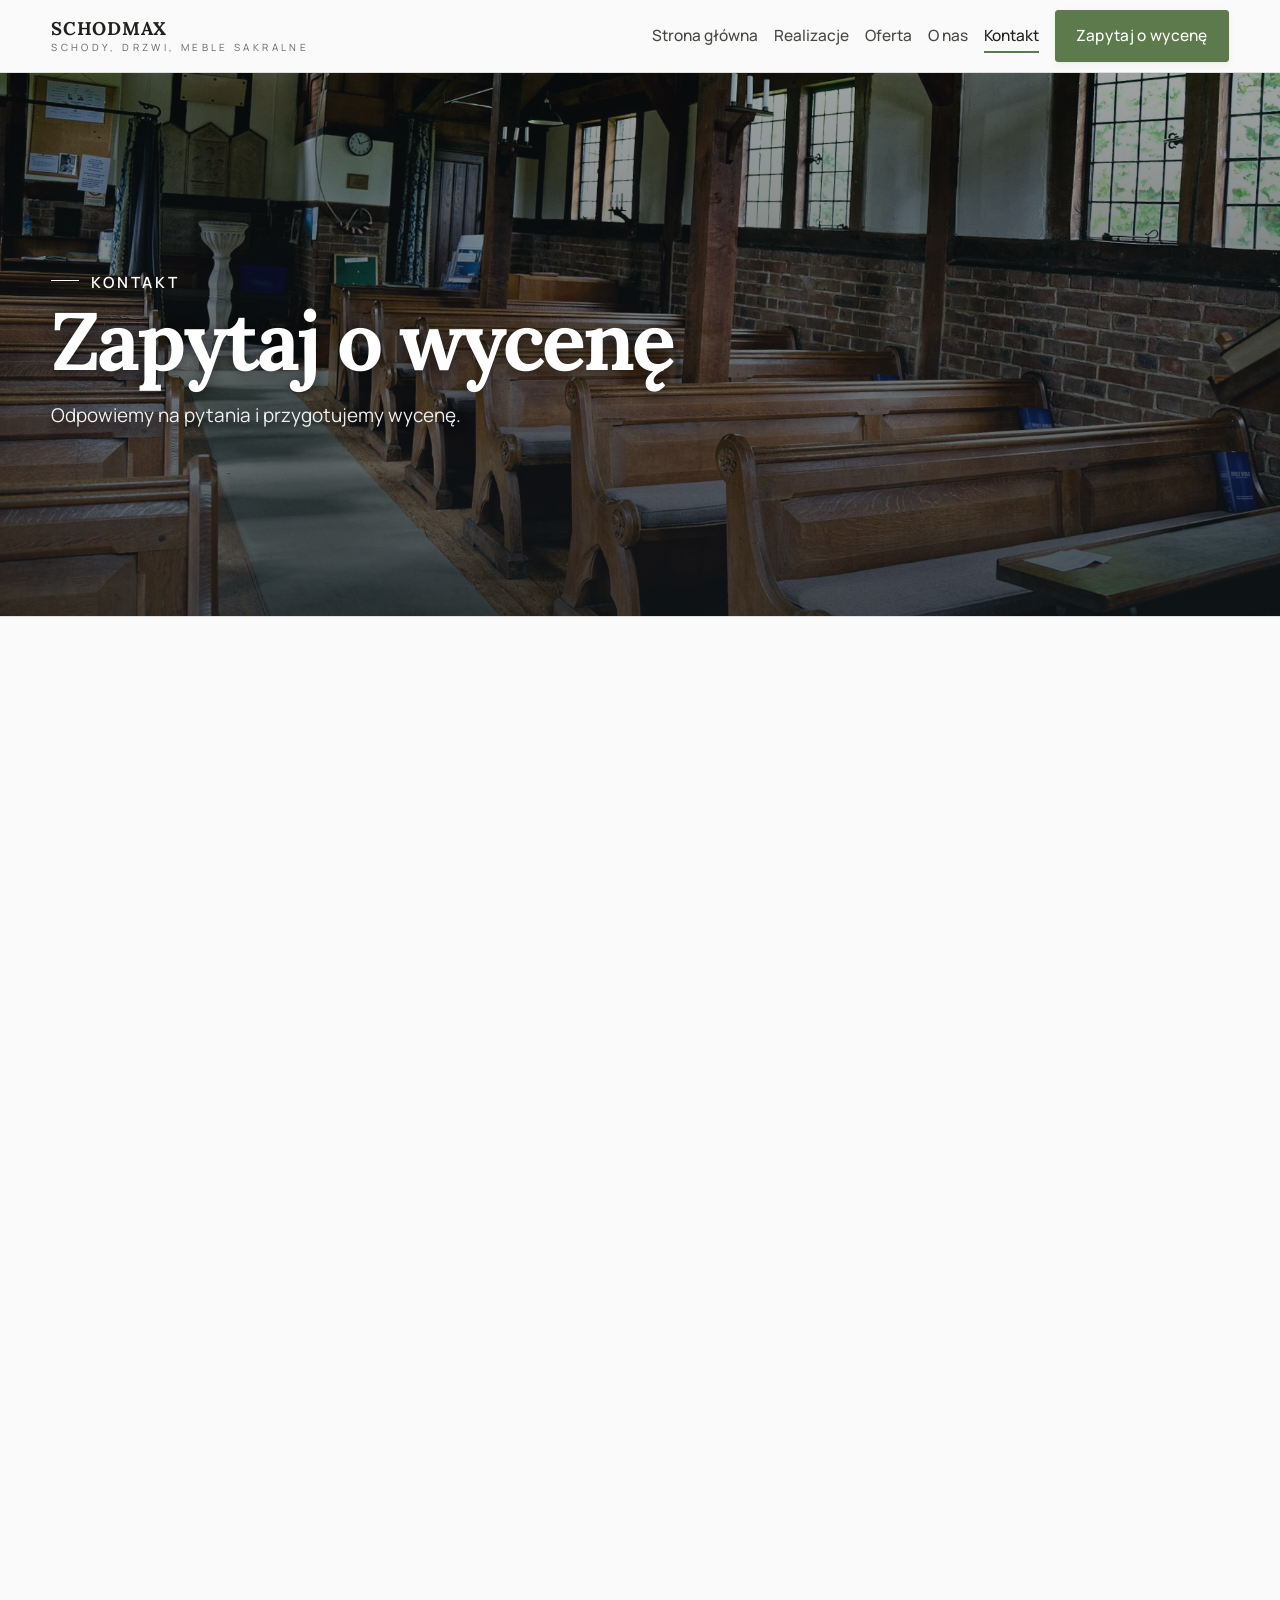
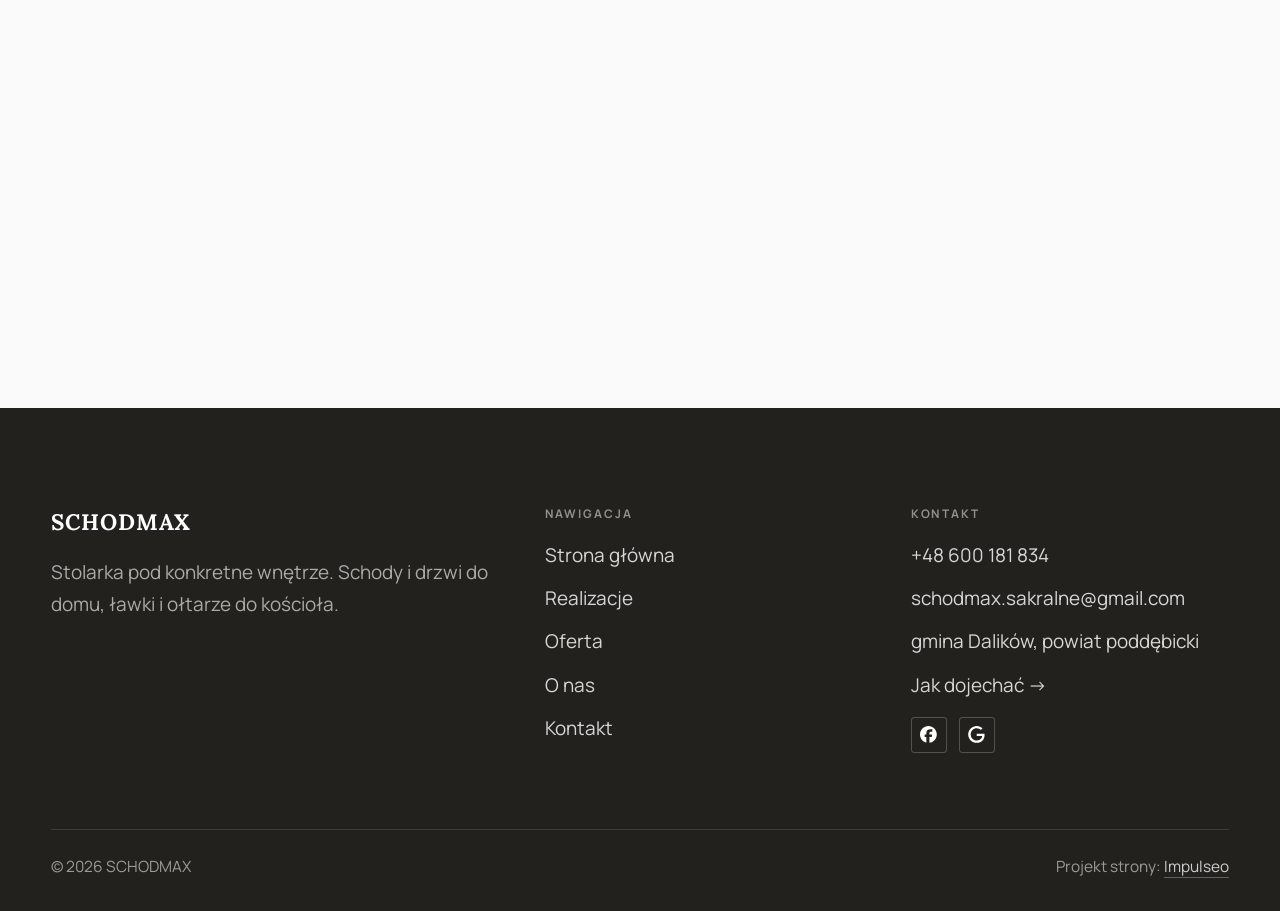
==== kontakt.html @ 5c1a77b1 "Strona demo: schodmax" ====
<!DOCTYPE html>
<html lang="pl">
<head>
<meta charset="UTF-8">
<meta name="viewport" content="width=device-width, initial-scale=1.0">
<title>Kontakt - SCHODMAX</title>
<meta name="description" content="Kontakt SCHODMAX - gmina Dalików, powiat poddębicki">
<link rel="canonical" href="https://kris20032.github.io/schodmax/kontakt.html">
<meta name="robots" content="noindex, nofollow">
<meta property="og:type" content="website">
<meta property="og:locale" content="pl_PL">
<meta property="og:site_name" content="SCHODMAX">
<meta property="og:title" content="Kontakt - SCHODMAX">
<meta property="og:description" content="Kontakt SCHODMAX - gmina Dalików, powiat poddębicki">
<meta property="og:url" content="https://kris20032.github.io/schodmax/kontakt.html">
<meta property="og:image" content="https://kris20032.github.io/schodmax/img/og.jpg">
<meta property="og:image:width" content="1200">
<meta property="og:image:height" content="630">
<meta name="twitter:card" content="summary_large_image">
<link rel="preconnect" href="https://fonts.googleapis.com">
<link rel="preconnect" href="https://fonts.gstatic.com" crossorigin>
<link href="https://fonts.googleapis.com/css2?family=Lora:wght@500;600;700&family=Manrope:wght@400;500;600&display=swap" rel="stylesheet">
<link rel="stylesheet" href="assets/styles.css?v=8ecb008a">
</head>
<body>

<header class="nav">
  <div class="wrap nav-inner">
    <a class="brand" href="index.html"><span class="name">SCHODMAX</span><span class="sub">Schody, drzwi, meble sakralne</span></a>
    <nav class="nav-links">
      <a href="index.html">Strona główna</a>
      <a href="realizacje.html">Realizacje</a>
      <a href="oferta.html">Oferta</a>
      <a href="o-nas.html">O nas</a>
      <a href="kontakt.html" class="active" aria-current="page">Kontakt</a>
      <a href="kontakt.html" class="btn btn-accent">Zapytaj o wycenę</a>
    </nav>
    <button class="nav-toggle" aria-label="Menu"><span></span><span></span><span></span></button>
  </div>
</header>

<main>
<section class="pagehead">
  <img src="img/g9.jpg" alt="SCHODMAX - Zapytaj o wycenę" width="1822" height="1210" decoding="async">
  <div class="wrap">
    <span class="eyebrow">Kontakt</span>
    <h1>Zapytaj o wycenę</h1>
    <p>Odpowiemy na pytania i przygotujemy wycenę.</p>
  </div>
</section>
<section>
  <div class="wrap contact-grid">
    <div class="reveal">
      <span class="eyebrow">Dane kontaktowe</span>
      <h2 style="margin:var(--space-4) 0 var(--space-6)">SCHODMAX</h2>
      <div class="info-list">
        <div class="info-row"><div class="ic"><svg class="ico-tel" width="16" height="16" viewBox="0 0 24 24" fill="none" aria-hidden="true"><path d="M6.6 10.8a15.5 15.5 0 0 0 6.6 6.6l2.2-2.2a1 1 0 0 1 1-.24 11.4 11.4 0 0 0 3.6.58 1 1 0 0 1 1 1V20a1 1 0 0 1-1 1A17 17 0 0 1 3 4a1 1 0 0 1 1-1h3.5a1 1 0 0 1 1 1c0 1.25.2 2.46.58 3.6a1 1 0 0 1-.25 1l-2.23 2.2Z" fill="currentColor"/></svg></div><div><div class="lbl">Telefon</div><a class="val" href="tel:+48600181834">+48 600 181 834</a></div></div>
        <div class="info-row"><div class="ic"><svg class="ico-mail" width="16" height="16" viewBox="0 0 24 24" fill="none" aria-hidden="true"><rect x="3.2" y="5.5" width="17.6" height="13" rx="1.6" stroke="currentColor" stroke-width="1.6"/><path d="M4 7l8 6 8-6" stroke="currentColor" stroke-width="1.6" stroke-linecap="round" stroke-linejoin="round"/></svg></div><div><div class="lbl">E-mail</div><a class="val" href="mailto:schodmax.sakralne@gmail.com">schodmax.sakralne@gmail.com</a></div></div>
        <div class="info-row"><div class="ic"><svg class="ico-pin" width="16" height="16" viewBox="0 0 24 24" fill="none" aria-hidden="true"><path d="M12 21s7-6.1 7-11.5A7 7 0 0 0 5 9.5C5 14.9 12 21 12 21Z" stroke="currentColor" stroke-width="1.6" fill="none"/><circle cx="12" cy="9.5" r="2.4" fill="currentColor"/></svg></div><div><div class="lbl">Adres</div><div class="val">gmina Dalików, powiat poddębicki</div></div></div>
      </div>
    </div>
    <div class="reveal">
      <form class="form" action="https://formsubmit.co/schodmax.sakralne@gmail.com" method="POST">
        <input type="hidden" name="_subject" value="Zapytanie ze strony SCHODMAX">
        <input type="hidden" name="_captcha" value="false">
        <input type="hidden" name="_template" value="table">
        <div class="fld"><label for="name">Imię / firma</label><input id="name" name="name" type="text" placeholder="np. Jan Kowalski" required></div>
        <div class="fld"><label for="email">E-mail</label><input id="email" name="email" type="email" placeholder="adres@email.pl" required></div>
        <div class="fld"><label for="phone">Telefon</label><input id="phone" name="phone" type="tel" placeholder="+48 ..."></div>
        <div class="fld"><label for="msg">Czego dotyczy zapytanie?</label><textarea id="msg" name="message" placeholder="Napisz krótko, w czym możemy pomóc" required></textarea></div>
        <button type="submit" class="btn btn-accent" style="width:100%;justify-content:center">Wyślij zapytanie <span class="arr">→</span></button>
        <p class="note">Wiadomość trafi bezpośrednio do nas. Można też zadzwonić: +48 600 181 834.</p>
      </form>
    </div>
  </div>
</section>
<section style="padding-top:0">
  <div class="wrap reveal">
    <iframe class="map" title="SCHODMAX - Dalików" src="https://maps.google.com/maps?q=51.953761%2C19.1343692&z=15&output=embed" loading="lazy" referrerpolicy="no-referrer-when-downgrade"></iframe>
  </div>
</section>
</main>

<footer>
  <div class="wrap">
    <div class="foot-grid">
      <div class="foot-brand">
        <div class="name">SCHODMAX</div>
        <p>Stolarka pod konkretne wnętrze. Schody i drzwi do domu, ławki i ołtarze do kościoła.</p>
      </div>
      <div class="foot-col">
        <h4>Nawigacja</h4>
        <a href="index.html">Strona główna</a>
        <a href="realizacje.html">Realizacje</a>
        <a href="oferta.html">Oferta</a>
        <a href="o-nas.html">O nas</a>
        <a href="kontakt.html">Kontakt</a>
      </div>
      <div class="foot-col">
        <h4>Kontakt</h4>
        <a href="tel:+48600181834">+48 600 181 834</a>
        <a href="mailto:schodmax.sakralne@gmail.com">schodmax.sakralne@gmail.com</a>
        <p>gmina Dalików, powiat poddębicki</p>
        <a href="https://www.google.com/maps/place/SCHODMAX+Schody,+Drzwi,+Meble+Sakralne/@51.953761,19.1343692,15z" target="_blank" rel="noopener">Jak dojechać →</a>
      <div class="foot-soc">
        <a class="soc" href="https://www.facebook.com/schodmax/" target="_blank" rel="noopener" aria-label="Facebook - SCHODMAX"><svg viewBox="0 0 24 24" aria-hidden="true" focusable="false"><path d="M9.101 23.691v-7.98H6.627v-3.667h2.474v-1.58c0-4.085 1.848-5.978 5.858-5.978.401 0 .955.042 1.468.103a8.68 8.68 0 0 1 1.141.195v3.325a8.623 8.623 0 0 0-.653-.036 26.805 26.805 0 0 0-.733-.009c-.707 0-1.259.096-1.675.309a1.686 1.686 0 0 0-.679.622c-.258.42-.374.995-.374 1.752v1.297h3.919l-.386 2.103-.287 1.564h-3.246v8.245C19.396 23.238 24 18.179 24 12.044c0-6.627-5.373-12-12-12s-12 5.373-12 12c0 5.628 3.874 10.35 9.101 11.647Z" fill="currentColor"/></svg></a>
        <a class="soc" href="https://www.google.com/maps/place/SCHODMAX+Schody,+Drzwi,+Meble+Sakralne/@51.953761,19.1343692,15z" target="_blank" rel="noopener" aria-label="Google - SCHODMAX"><svg viewBox="0 0 24 24" aria-hidden="true" focusable="false"><path d="M12.48 10.92v3.28h7.84c-.24 1.84-.853 3.187-1.787 4.133-1.147 1.147-2.933 2.4-6.053 2.4-4.827 0-8.6-3.893-8.6-8.72s3.773-8.72 8.6-8.72c2.6 0 4.507 1.027 5.907 2.347l2.307-2.307C18.747 1.44 16.133 0 12.48 0 5.867 0 .307 5.387.307 12s5.56 12 12.173 12c3.573 0 6.267-1.173 8.373-3.36 2.16-2.16 2.84-5.213 2.84-7.667 0-.76-.053-1.467-.173-2.053H12.48z" fill="currentColor"/></svg></a>
      </div>
      </div>
    </div>
    <div class="foot-bot">
      <span>© 2026 SCHODMAX</span>
      <span>Projekt strony: <a class="foot-credit" href="https://impulseo.pl" target="_blank" rel="noopener">Impulseo</a></span>
    </div>
  </div>
</footer>
<div class="sticky-reserve"><a class="sr-book" href="kontakt.html">Zapytaj o wycenę</a><a class="sr-call" href="tel:+48600181834" aria-label="Zadzwoń"><svg class="ico-tel" width="16" height="16" viewBox="0 0 24 24" fill="none" aria-hidden="true"><path d="M6.6 10.8a15.5 15.5 0 0 0 6.6 6.6l2.2-2.2a1 1 0 0 1 1-.24 11.4 11.4 0 0 0 3.6.58 1 1 0 0 1 1 1V20a1 1 0 0 1-1 1A17 17 0 0 1 3 4a1 1 0 0 1 1-1h3.5a1 1 0 0 1 1 1c0 1.25.2 2.46.58 3.6a1 1 0 0 1-.25 1l-2.23 2.2Z" fill="currentColor"/></svg></a></div>
<div class="demo-wazne" data-do="2026-11-24" data-cykl="3" hidden><svg class="dw-ico" width="13" height="13" viewBox="0 0 24 24" fill="none" aria-hidden="true"><circle cx="12" cy="12" r="8.6" stroke="currentColor" stroke-width="1.8"/><path d="M12 7.2V12l3.3 2" stroke="currentColor" stroke-width="1.8" stroke-linecap="round"/></svg><span class="dw-txt"></span></div>

<script src="assets/main.js"></script>
</body>
</html>
---- assets/styles.css ----
/* ============================================================
   STOLBASZ — premium, architektoniczny B2B fit-out
   Jasna paleta, zero brązu. System wg premium-web-craft.
   Projekt strony: Impulseo (impulseo.pl)
   ============================================================ */

:root{
  /* PALETA — jasna, architektoniczna, chłodna */
  --paper:#F3F1EC;          /* główne tło */
  --paper-2:#E6E3DB;        /* sekcje alternatywne (chłodny jasny szary) */
  --paper-3:#E6E3DB;        /* delikatne wypełnienia */
  --ink:#23211E;            /* tekst główny — chłodny grafit */
  --ink-soft:#43403A;       /* nagłówki drugorzędne */
  --muted:#87837A;          /* tekst poboczny */
  --line:rgba(35,33,30,.12);/* hairline */
  --accent:#8A6B3C;         /* stonowany petrol-slate — jedyny akcent */
  --accent-d:#6E5430;
  --accent-soft:rgba(138,107,60,.10);
  --dark:#23211E;           /* sekcje ciemne (stopka/CTA) */

  /* HOVER ZDJĘĆ — JEDEN standard dla całego silnika (decyzja K. 04.08.2026, artefakt z wariantami).
     AKTUALNE (K.+Szymon 09.08.2026, wybór z artefaktu 6 wariantów): zoom 1.05 przy 1.4s -
     przy tak długim czasie mocniejszy kadr NIE skacze, tylko „oddycha". Poprzedni standard
     (1.02 / .55s z 04.08) odbierany jako dynamiczny i szybki.
     Spoczynek lekko przygaszony, ale TYLKO tam, gdzie jest mysz (@media hover:hover) —
     na telefonie zdjęcia zostają w pełnej jasności. */
  --img-zoom:1.05;                   /* K.+Szymon 09.08: wariant F z artefaktu porównawczego */
  --img-rest:brightness(.95) saturate(.99);
  --img-hot:brightness(1.06) saturate(1.05);
  --img-dur:1.4s;                    /* K.+Szymon 09.08 (wariant F): powoli = elegancko */
  --img-ease:cubic-bezier(.16,.84,.44,1);  /* miękki ogon, efekt „oddychania" */

  /* ODSTĘPY — skala 4/8 */
  --space-1:4px; --space-2:8px; --space-3:12px; --space-4:16px; --space-5:24px;
  --space-6:32px; --space-7:48px; --space-8:64px; --space-9:96px; --space-10:128px;

  /* TYPOGRAFIA — fluid clamp() (skala podbita 16.07.2026: większe, czytelniejsze litery — uwaga Adama) */
  --text-sm:clamp(.9rem,.87rem + .12vw,1rem);
  --text-base:clamp(1.08rem,1.04rem + .18vw,1.2rem);
  --text-lg:clamp(1.24rem,1.15rem + .34vw,1.44rem);
  --text-h3:clamp(1.34rem,1.22rem + .55vw,1.66rem);
  --text-h2:clamp(2.1rem,1.66rem + 2.1vw,3.1rem);
  --text-h1:clamp(2.9rem,2.1rem + 4vw,5.1rem);

  /* PROMIENIE — architektoniczne, raczej ostre */
  --r-sm:3px; --r-md:6px; --r-lg:10px;

  /* RUCH */
  --ease:cubic-bezier(.25,.46,.45,.94); --dur:.24s;

  /* CIENIE — miękkie, warstwowe */
  --sh-sm:0 1px 2px rgba(16,24,32,.04), 0 2px 8px rgba(16,24,32,.05);
  --sh-md:0 2px 6px rgba(16,24,32,.05), 0 12px 28px -8px rgba(16,24,32,.12);
  --sh-lg:0 6px 14px rgba(16,24,32,.07), 0 26px 56px -18px rgba(16,24,32,.22);

  --hairline:1px solid var(--line);

  --font-display:'Lora',serif;
  --font-body:'Manrope',sans-serif;
}

*{box-sizing:border-box;margin:0;padding:0}
html{scroll-behavior:smooth}
body{
  font-family:var(--font-body);
  font-size:var(--text-base);
  line-height:1.65;
  color:var(--ink);
  background:var(--paper);
  -webkit-font-smoothing:antialiased;
  text-rendering:optimizeLegibility;
}
img{max-width:100%;height:auto;display:block}  /* height:auto = width/height z atrybutów trzyma proporcje (TOP#12) */
a{color:inherit;text-decoration:none}

.wrap{width:min(92%,1180px);margin-inline:auto}
section{padding-block:clamp(52px,6.5vw,96px)}

h1,h2,h3{font-family:var(--font-display);font-weight:700;line-height:1.08;letter-spacing:-.02em;color:var(--ink)}
h1{font-size:var(--text-h1);letter-spacing:-.035em}
h2{font-size:var(--text-h2);letter-spacing:-.025em}
h3{font-size:var(--text-h3)}
/* MIARA — długość wiersza. WCAG 2.2 SC 1.4.8: max 80 znaków; Butterick: 45–90.
   68ch daje realnie 72–78 znaków polskiego tekstu, czyli z zapasem pod granicą.
   Wcześniej limit miał TYLKO <p> — <li>, <blockquote> i <dd> nie miały żadnego,
   i to jedyny powód, dla którego 23 bloki na dwóch oddanych stronach jadą po
   83–106 znaków w wierszu (pomiar 07.08.2026, bramka `miara`).
   ⚠️ Listy i definicje ograniczamy TYLKO bez klasy: `ul`/`ol` z klasą to u nas
   układ (siatki kafli, menu), a nie tekst ciągły — tam miarę wyznacza układ. */
/* 60ch, nie 68ch (K. 10.08): po zmianie fontów na węższe kroje (DM Sans i spółka)
   w 68ch mieściło się ~90 znaków - bramka pikselowa słusznie zgłaszała przekroczenie
   granicy 80. Pomiar na żywej przeglądarce: 60ch = 90 znaków, 53ch = ~78 znaków, czyli normę WCAG 1.4.8. */
:root{ --miara:53ch }
p{max-width:min(100%,var(--miara))}
blockquote,
ul:not([class])>li, ol:not([class])>li,
dl:not([class])>dd{max-width:min(100%,var(--miara))}

/* ⚠️ Świadomie BEZ wyjątku `.tile p,.card p,.svc p{max-width:none}`, choć nasuwa się sam:
   te akapity BYŁY już ograniczone (stare `p{max-width:65ch}`), więc „wyjątek" nie odblokowałby
   niczego nowego — tylko ROZLUŹNIŁ stan sprzed zmiany na wszystkich demach naraz.
   `figcaption` żadna z reguł wyżej nie dotyczy, więc też nie potrzebuje zwolnienia. */

/* ŁAMANIE. `balance` wyrównuje długości wierszy w nagłówku, `pretty` pilnuje ostatniego
   wiersza akapitu, żeby nie został w nim jeden wyraz. Obsługiwane od Chrome 117 /
   Safari 17.5; starsze przeglądarki po prostu ignorują tę własność.
   `text-wrap:pretty` nie występowało dotąd ANI RAZ w silniku ani w repo klientów. */
h1,h2,h3,.lead,.lede{text-wrap:balance}
p,li,blockquote,dd{text-wrap:pretty}

.eyebrow{
  font-family:var(--font-body);
  font-size:var(--text-sm);
  font-weight:600;
  letter-spacing:.18em;
  text-transform:uppercase;
  color:var(--accent);
  display:inline-flex;align-items:center;gap:var(--space-3);
}
/* flex:none + margin-top = kreska trzyma się PIERWSZEJ linii. Wcześniej align-items:center
   centrowało ją względem całego bloku i przy zawinięciu (długi kicker typu
   „…WNĘTRZ · LESZNO · OD 2019") druga linia lądowała z brzydkim wcięciem. */
.eyebrow{align-items:flex-start}
.eyebrow>*,.eyebrow{text-wrap:balance}   /* dlugi kicker lamal sie na sierote typu samo „2019" w drugiej linii */
.eyebrow::before{content:"";width:28px;height:1px;background:var(--accent);display:inline-block;flex:none;margin-top:.62em}

.muted{color:var(--muted)}
.lead{font-size:var(--text-lg);line-height:1.55;color:var(--ink-soft);max-width:50ch}

/* ---------- BUTTONS ---------- */
.btn{
  display:inline-flex;align-items:center;gap:var(--space-2);
  font-weight:600;font-size:var(--text-sm);letter-spacing:.02em;
  padding:var(--space-4) var(--space-6);
  border-radius:var(--r-sm);
  transition:transform var(--dur) var(--ease),box-shadow var(--dur) var(--ease),background var(--dur) var(--ease);
  cursor:pointer;border:1px solid transparent;
}
.btn-accent{background:var(--accent);color:#fff;box-shadow:var(--sh-sm)}
.btn-accent:hover{background:var(--accent-d);transform:translateY(-2px);box-shadow:var(--sh-md)}
.btn-accent:active{transform:translateY(0);box-shadow:var(--sh-sm)}
.btn-ghost{background:transparent;color:var(--ink);border-color:var(--line)}
.btn-ghost:hover{border-color:var(--accent);color:var(--accent);transform:translateY(-2px)}
.btn-light{background:#fff;color:var(--ink);box-shadow:var(--sh-sm)}
.btn-light:hover{transform:translateY(-2px);box-shadow:var(--sh-md)}
.btn .arr{transition:transform var(--dur) var(--ease)}
.btn:hover .arr{transform:translateX(4px)}

/* ---------- NAV ---------- */
.nav{
  position:sticky;top:0;z-index:50;
  background:color-mix(in srgb,var(--paper) 88%,transparent);
  backdrop-filter:saturate(140%) blur(10px);
  border-bottom:var(--hairline);
}
.nav-inner{display:flex;align-items:center;justify-content:space-between;gap:var(--space-5);height:72px}
/* ANTY-NACHODZENIE (K. 05.08.2026): długa nazwa firmy + przycisk z pełnym numerem nie mieściły się w pasku
   i flex ściskał linki PONIŻEJ ich treści - "Kontakt" wchodził na ramkę "Zadzwoń +48 ...". Teraz ustępuje
   nazwa marki (skrót wielokropkiem), a menu i przycisk nigdy się nie kurczą ani nie zachodzą na siebie. */
.brand{display:flex;flex-direction:column;line-height:1;min-width:0;flex:0 1 auto}
.brand .name{font-family:var(--font-display);font-weight:800;font-size:1.35rem;letter-spacing:.04em;white-space:nowrap;overflow:hidden;text-overflow:ellipsis}
.brand .sub{font-size:.62rem;letter-spacing:.34em;text-transform:uppercase;color:var(--muted);margin-top:5px;white-space:nowrap;overflow:hidden;text-overflow:ellipsis}
.nav-links{display:flex;align-items:center;gap:var(--space-6);flex:0 0 auto}
.nav-links a{font-size:var(--text-sm);font-weight:500;color:var(--ink-soft);position:relative;padding-block:4px;white-space:nowrap;transition:color var(--dur) var(--ease)}
.nav-links a::after{content:"";position:absolute;left:0;bottom:0;width:0;height:1.5px;background:var(--accent);transition:width var(--dur) var(--ease)}
.nav-links a:hover,.nav-links a.active{color:var(--ink)}
.nav-links a:hover::after,.nav-links a.active::after{width:100%}
.nav-links .btn{padding:var(--space-2) var(--space-5)}
/* przyciski w nav: właściwy kolor (przebij .nav-links a) + bez podkreślenia */
.nav-links a.btn-accent{color:#fff}
.nav-links a.btn-ghost,.nav-links a.btn-light{color:var(--ink)}
/* CTA w pasku: NIE podkreślenie spod linków menu, ale ten sam przelatujący błysk,
   co na wszystkich innych przyciskach (zgłoszenie K. 13.08.2026 - „na hero jest efekt
   światła przechodzącego przez przycisk, na navbarze go nie ma, a mają być identyczne").
   Reguła `.nav-links a::after` jest silniejsza od `.btn::after`, więc trzeba jej
   geometrię wyzerować i wpisać połysk z nazwy - samo `display:none` gasiło efekt. */
.nav-links a.btn::after{
  display:block;content:"";position:absolute;inset:0;z-index:-1;pointer-events:none;
  width:auto;height:auto;border-radius:inherit;   /* kasuje geometrię podkreślenia (width:0;height:1.5px) */
  background:linear-gradient(100deg,transparent 32%,rgba(255,255,255,.20) 50%,transparent 68%);
  translate:-120% 0}
@media (prefers-reduced-motion:no-preference){
  .nav-links a.btn:hover::after{translate:120% 0;transition:translate .75s var(--mt-ease,cubic-bezier(.16,.84,.44,1))}
}
.nav-toggle{display:none;background:none;border:none;cursor:pointer;flex-direction:column;gap:5px;padding:8px}
.nav-toggle span{width:24px;height:2px;background:var(--ink);transition:var(--dur)}
/* Ciasny zakres MIĘDZY menu mobilnym a pełnym pulpitem: zbijamy odstępy i nazwę marki,
   żeby wszystko zmieściło się naturalnie, zanim w ogóle dojdzie do skracania wielokropkiem. */
@media(max-width:1280px) and (min-width:921px){
  .nav-links{gap:var(--space-4)}
  .nav-links .btn{padding:var(--space-2) var(--space-4)}
  .brand .name{font-size:1.15rem}
}

/* ---------- HERO (split) ---------- */
.hero{position:relative;overflow:hidden;border-bottom:var(--hairline)}
.hero-grid{display:grid;grid-template-columns:1.05fr .95fr;gap:clamp(24px,4vw,60px);align-items:center;
  padding-block:clamp(36px,4.5vw,64px)}
.hero-copy .eyebrow{margin-bottom:var(--space-5)}
.hero-copy h1{margin-bottom:var(--space-5)}
.hero-copy .lead{margin-bottom:var(--space-7)}
.hero-actions{display:flex;flex-wrap:wrap;gap:var(--space-4)}
.hero-art{position:relative;aspect-ratio:4/3;border-radius:var(--r-lg);overflow:hidden;box-shadow:var(--sh-lg)}
.hero-art img{width:100%;height:100%;object-fit:cover}
.hero-art::after{content:"";position:absolute;inset:0;background:linear-gradient(180deg,transparent 55%,rgba(18,24,28,.28))}
.hero-badge{position:absolute;left:var(--space-5);bottom:var(--space-5);z-index:2;
  background:rgba(252,252,251,.94);backdrop-filter:blur(4px);
  border-radius:var(--r-md);padding:var(--space-4) var(--space-5);box-shadow:var(--sh-md);max-width:78%}
.hero-badge strong{display:block;font-family:var(--font-display);font-size:1rem;letter-spacing:-.01em}
.hero-badge span{font-size:var(--text-sm);color:var(--muted)}

/* ---------- HERO duży / kinowy (strona główna) ---------- */
.hero-cine{position:relative;min-height:clamp(560px,82vh,840px);min-height:clamp(560px,82svh,840px);display:flex;align-items:center;overflow:hidden;border-bottom:var(--hairline)}
.hero-cine>img{position:absolute;inset:0;width:100%;height:100%;object-fit:cover;z-index:0}
.hero-cine::after{content:"";position:absolute;inset:0;z-index:1;
  background:linear-gradient(95deg,rgba(13,18,23,.86) 0%,rgba(13,18,23,.64) 32%,rgba(13,18,23,.24) 62%,rgba(13,18,23,.04) 100%)}
.hero-cine .wrap{position:relative;z-index:2;padding-block:var(--space-8)}
.hero-cine .hero-copy{max-width:660px}
.hero-cine .eyebrow{color:#fff;margin-bottom:var(--space-5)}
.hero-cine .eyebrow::before{background:#fff}
.hero-cine h1{color:#fff;margin-bottom:var(--space-5);font-size:clamp(2.9rem,2rem + 4.4vw,5.2rem);text-wrap:balance}
.hero-cine .lead{color:rgba(255,255,255,.92);max-width:48ch;margin-bottom:var(--space-7)}
.hero-cine .hero-actions{display:flex;flex-wrap:wrap;gap:var(--space-4)}
/* NISKIE OKNO (laptop z dokiem i paskami przeglądarki ma ~700-780 px wysokości widoku):
   H1 do 5.2rem + długi lead nie mieściły się i przyciski wypadały POD krawędź ekranu -
   klient widział stronę bez ani jednego CTA. Skalujemy w dół, zamiast przycinać treść. */
@media(min-width:821px) and (max-height:820px){
  .hero-cine{min-height:clamp(520px,94svh,780px)}
  .hero-cine .wrap{padding-block:var(--space-6)}
  .hero-cine h1{font-size:clamp(2.2rem,1.5rem + 2.6vw,3.6rem);margin-bottom:var(--space-4)}
  .hero-cine .eyebrow{margin-bottom:var(--space-4)}
  .hero-cine .lead{margin-bottom:var(--space-5);max-width:44ch}
}
@media(max-width:680px){
  .hero-cine{min-height:clamp(520px,76vh,640px);min-height:clamp(520px,76svh,640px);align-items:flex-end}
  .hero-cine::after{background:linear-gradient(0deg,rgba(13,18,23,.9) 6%,rgba(13,18,23,.45) 55%,rgba(13,18,23,.25) 100%)}
  .hero-cine .wrap{padding-bottom:var(--space-9)}
  /* TELEFON (~90% oglądających): lead potrafił zająć 8 linii i zepchnąć CTA poza pierwszy ekran.
     Zwężamy interlinię i skalę - treści nie ucinamy, bo to ona sprzedaje. */
  .hero-cine .lead{font-size:.98rem;line-height:1.5;margin-bottom:var(--space-5)}
  .hero-cine .eyebrow{font-size:.72rem;letter-spacing:.13em;margin-bottom:var(--space-4)}
  .hero-cine .eyebrow::before{width:20px}
  .hero-cine h1{margin-bottom:var(--space-4)}
}

/* full-bleed hero variant (podstrony) */
.pagehead{position:relative;min-height:46vh;min-height:46svh;display:flex;align-items:flex-end;overflow:hidden;border-bottom:var(--hairline)}
.pagehead img{position:absolute;inset:0;width:100%;height:100%;object-fit:cover}
/* 10.08.2026 (decyzja K.): mocniejsze przyciemnienie + cień pod tekstem. Bramka mierzyła na
   nagłówkach podstron 3,38-3,43:1 przy wymaganych 4,5 — jasne zdjęcie (hala, śnieg, niebo)
   podchodziło pod biały tekst. Zdjęcia klientów są różne, więc kontrast musi dawać WARSTWA,
   a nie szczęśliwy dobór kadru. */
.pagehead::after{content:"";position:absolute;inset:0;background:linear-gradient(180deg,rgba(18,24,28,.40),rgba(18,24,28,.76))}
.pagehead .wrap{position:relative;z-index:2;padding-block:var(--space-9);color:#fff}
.pagehead h1{color:#fff;max-width:18ch;text-shadow:0 2px 16px rgba(0,0,0,.55)}
.pagehead .eyebrow{color:#fff}
.pagehead .eyebrow::before{background:#fff}
.pagehead p{color:rgba(255,255,255,.92);margin-top:var(--space-4);max-width:54ch;text-shadow:0 1px 12px rgba(0,0,0,.5)}

/* ---------- STRIP (pasek skrótów / liczby) ---------- */
.strip{background:var(--dark);color:#fff}
/* PASEK HASEŁ — standard 04.08.2026 (decyzja K.): 5 haseł w JEDNYM rzędzie, tekst WYŚRODKOWANY,
   węższe marginesy boczne niż reszta strony (pasek ma iść szerzej), równe wysokości kolumn. */
.strip .wrap{width:min(96%,1440px);display:grid;grid-template-columns:repeat(5,1fr);
  gap:var(--space-5);padding-block:var(--space-7);align-items:stretch}
.strip .item .k{font-family:var(--font-display);font-size:clamp(1.05rem,.82rem + .85vw,1.55rem);
  font-weight:800;letter-spacing:-.02em;color:#fff;line-height:1.18;text-wrap:balance}
.strip .item .v{font-size:var(--text-sm);color:rgba(255,255,255,.66);margin-top:var(--space-2);line-height:1.4}
.strip .item{border-left:2px solid var(--accent);padding-inline:var(--space-4);
  text-align:center;display:flex;flex-direction:column;justify-content:center}
/* liczba kolumn = liczba haseł, żeby ostatnie nie zostawało samo w drugim rzędzie.
   Klasę n-N nadaje multipage.py; domyślnie (bez klasy) pasek jest 5-kolumnowy. */
.strip.n-2 .wrap{grid-template-columns:repeat(2,1fr)}
.strip.n-3 .wrap{grid-template-columns:repeat(3,1fr)}
.strip.n-4 .wrap{grid-template-columns:repeat(4,1fr);gap:var(--space-6)}
.strip.n-4 .item .k{font-size:clamp(1.3rem,1rem + 1.1vw,2rem)}
.strip.n-6 .wrap{grid-template-columns:repeat(6,1fr);gap:var(--space-4)}
.strip.n-6 .item .k{font-size:clamp(.98rem,.8rem + .7vw,1.35rem)}
/* równe łamanie: zamiast "długa linia + jedno słowo" obie linie zbliżonej długości */
.strip .item .k{text-wrap:balance}

/* ---------- SECTION HEAD ---------- */
.head{max-width:48rem;margin-bottom:var(--space-8)}
.head.center{margin-inline:auto;text-align:center}
.head .eyebrow{margin-bottom:var(--space-4)}
.head h2{margin-bottom:var(--space-4)}
.head p{color:var(--muted);font-size:var(--text-lg);line-height:1.55}
.head.center p{margin-inline:auto}

/* ---------- INTRO SPLIT ---------- */
.split{display:grid;grid-template-columns:.92fr 1.08fr;gap:clamp(28px,5vw,80px);align-items:center}
.split.rev{grid-template-columns:1.08fr .92fr}
.split.rev .split-art{order:-1}
.split-art{position:relative;aspect-ratio:5/4;border-radius:var(--r-lg);overflow:hidden;box-shadow:var(--sh-lg)}
.split-art img{width:100%;height:100%;object-fit:cover}
.split-copy h2{margin-bottom:var(--space-5)}
.split-copy p+p{margin-top:var(--space-4)}
.split-copy .btn{margin-top:var(--space-6)}

/* ---------- SERVICES (zakres) ---------- */
.svc-grid{display:grid;grid-template-columns:repeat(auto-fit,minmax(280px,1fr));gap:var(--space-5)}
.svc{background:#fff;border:var(--hairline);border-radius:var(--r-md);padding:var(--space-7) var(--space-6);
  transition:transform var(--dur) var(--ease),box-shadow var(--dur) var(--ease),border-color var(--dur) var(--ease);
  position:relative;overflow:hidden}
.svc::before{content:"";position:absolute;left:0;top:0;width:3px;height:0;background:var(--accent);transition:height var(--dur) var(--ease)}
.svc:hover{transform:translateY(-4px);box-shadow:var(--sh-md);border-color:transparent}
.svc:hover::before{height:100%}
.svc .ic{font-family:var(--font-display);font-size:.8rem;font-weight:700;letter-spacing:.12em;color:var(--accent);margin-bottom:var(--space-4)}
.svc h3{margin-bottom:var(--space-3);font-size:1.22rem}
.svc p{color:var(--muted);font-size:var(--text-base);line-height:1.6}

/* big detailed service rows */
.svc-row{display:grid;grid-template-columns:.8fr 1.2fr;gap:clamp(20px,4vw,60px);align-items:center;padding-block:var(--space-8)}
.svc-row+.svc-row{border-top:var(--hairline)}
.svc-row.rev{grid-template-columns:1.2fr .8fr}
/* Naprzemienny układ wierszy oferty: co drugi wiersz ma zdjęcie po PRAWEJ.
   Było `order:-1` — martwy kod, bo zdjęcie i tak jest pierwszym dzieckiem w HTML,
   więc wszystkie wiersze wyglądały identycznie (zdjęcie zawsze z lewej), a `rev`
   zmieniało tylko szerokość kolumn. Znalezione 29.07.2026 przy różnicowaniu kierunków
   animacji (pomiar pozycji: art.mid 390/502 przy row.mid 756 — zawsze lewa strona). */
.svc-row.rev .svc-row-art{order:2}
.svc-row-art{aspect-ratio:4/3;border-radius:var(--r-md);overflow:hidden;box-shadow:var(--sh-md)}
.svc-row-art img{width:100%;height:100%;object-fit:cover}
.svc-row h3{font-size:1.5rem;margin-bottom:var(--space-4)}
.svc-row .num{font-family:var(--font-display);font-size:.85rem;font-weight:700;letter-spacing:.14em;color:var(--accent);display:block;margin-bottom:var(--space-3)}
.svc-row ul{list-style:none;margin-top:var(--space-4);display:flex;flex-direction:column;gap:var(--space-2)}
.svc-row li{position:relative;padding-left:var(--space-5);color:var(--muted);font-size:var(--text-base)}
.svc-row li::before{content:"";position:absolute;left:0;top:.62em;width:8px;height:1px;background:var(--accent)}

/* ---------- GALLERY (realizacje) ---------- */
.gallery{display:grid;grid-template-columns:repeat(12,1fr);gap:var(--space-4);grid-auto-rows:200px}
/* GALERIA MASONRY — pionowe zdjęcia (portrety beauty/wellness) bez przycinania: kolumny, height auto */
.gallery-masonry{column-count:3;column-gap:var(--space-4)}
@media(max-width:900px){.gallery-masonry{column-count:2}}
@media(max-width:560px){.gallery-masonry{column-count:1}}
.gallery-masonry .m-tile{break-inside:avoid;margin:0 0 var(--space-4);padding:0;position:relative;overflow:hidden;border-radius:var(--r-md);border:1px solid var(--line)}
.gallery-masonry .m-tile img{width:100%;height:auto;display:block}
.gallery-masonry .m-tile .cap{position:absolute;left:0;right:0;bottom:0;padding:var(--space-4);color:#fff;background:linear-gradient(0deg,rgba(0,0,0,.55),transparent);font-size:var(--text-sm)}
.gallery-masonry .m-tile .cap small{display:block;font-weight:400;opacity:.78;letter-spacing:.04em;text-transform:uppercase;font-size:.66rem;margin-top:3px}
.tile{position:relative;overflow:hidden;border-radius:var(--r-md);box-shadow:var(--sh-sm);
  transition:transform var(--dur) var(--ease),box-shadow var(--dur) var(--ease)}
.tile img{width:100%;height:100%;object-fit:cover;
  transition:transform var(--img-dur) var(--img-ease),filter var(--img-dur) var(--img-ease)}
.tile:hover{box-shadow:var(--sh-md)}
.tile .cap{position:absolute;left:0;right:0;bottom:0;padding:var(--space-5) var(--space-4) var(--space-4);
  /* mocniejszy spad + cien pod tekstem: na JASNYCH zdjeciach klienta (biale fronty, sciany)
     slaby gradient dawal kontrast ~1.5:1 zamiast wymaganych 3.6:1 (bramka wygladu, 10.08.2026) */
  background:linear-gradient(transparent 10%,rgba(18,24,28,.55) 40%,rgba(18,24,28,.88) 68%,rgba(18,24,28,.99));color:#fff;
  text-shadow:0 1px 2px rgba(0,0,0,.85),0 2px 10px rgba(0,0,0,.55);
  font-size:var(--text-sm);font-weight:600;letter-spacing:.01em;
  opacity:0;transform:translateY(8px);transition:var(--dur) var(--ease)}
.tile:hover .cap{opacity:1;transform:translateY(0)}
.tile .cap small{display:block;font-weight:400;opacity:.78;letter-spacing:.04em;text-transform:uppercase;font-size:.66rem;margin-top:3px}
/* bento spans */
.t-wide{grid-column:span 6}
.t-tall{grid-column:span 6;grid-row:span 2}
.t-std{grid-column:span 6}
.t-third{grid-column:span 4}
.t-two3{grid-column:span 8}

/* ---------- TRUST / WIARYGODNOŚĆ ---------- */
.trust{background:var(--paper-2)}
.trust-grid{display:grid;grid-template-columns:repeat(auto-fit,minmax(240px,1fr));gap:var(--space-5);margin-top:var(--space-7)}
.trust-card{background:#fff;border-radius:var(--r-md);padding:var(--space-7) var(--space-6);box-shadow:var(--sh-sm);border-top:3px solid var(--accent)}
.trust-card .big{font-family:var(--font-display);font-size:clamp(1.8rem,1.3rem + 1.6vw,2.6rem);font-weight:800;letter-spacing:-.02em;color:var(--ink);line-height:1}
.trust-card h3{font-size:1.12rem;margin:var(--space-3) 0 var(--space-2)}
.trust-card p{color:var(--muted);font-size:var(--text-base);line-height:1.55}

/* ---------- CTA band ---------- */
.cta{background:var(--dark);color:#fff;position:relative;overflow:hidden}
/* telefon w CTA: na ciemnym tle biały (domyślnie), rodziny z JASNYM tłem CTA
   nadpisują to u siebie - wcześniej kolor siedział w stylu inline i wygrywał z rodziną. */
.cta .btn-ghost-cta{color:#fff;border-color:rgba(255,255,255,.3)}
.cta .wrap{display:grid;grid-template-columns:1.4fr .6fr;gap:var(--space-7);align-items:center;position:relative;z-index:2}
.cta h2{color:#fff;max-width:20ch}
.cta p{color:rgba(255,255,255,.74);margin-top:var(--space-4)}
.cta-actions{display:flex;flex-direction:column;gap:var(--space-3);align-items:flex-start}
.cta::before{content:"";position:absolute;right:-80px;top:-80px;width:360px;height:360px;border-radius:50%;
  background:radial-gradient(circle,var(--accent-soft),transparent 70%)}

/* ---------- CONTACT ---------- */
.contact-grid{display:grid;grid-template-columns:.85fr 1.15fr;gap:clamp(28px,4vw,56px);align-items:start}
.info-list{display:flex;flex-direction:column;gap:var(--space-2)}
.info-row{display:flex;gap:var(--space-4);align-items:flex-start;padding-block:var(--space-4);border-bottom:var(--hairline)}
.info-row .ic{flex:none;width:42px;height:42px;display:grid;place-items:center;border-radius:50%;
  background:var(--accent-soft);color:var(--accent);font-size:1.05rem}
.info-row .lbl{font-size:.72rem;letter-spacing:.14em;text-transform:uppercase;color:var(--muted)}
.info-row .val{font-weight:600;font-size:var(--text-base);margin-top:2px}
.info-row a.val:hover{color:var(--accent)}
.map{border:none;border-radius:var(--r-lg);box-shadow:var(--sh-md);width:100%;height:100%;min-height:380px;filter:grayscale(.2) contrast(1.02)}
.form{background:#fff;border:var(--hairline);border-radius:var(--r-lg);padding:clamp(24px,3vw,40px);box-shadow:var(--sh-sm)}
.form .fld{margin-bottom:var(--space-5)}
.form label{display:block;font-size:var(--text-sm);font-weight:600;margin-bottom:var(--space-2)}
.form input,.form textarea{width:100%;font-family:inherit;font-size:var(--text-base);color:var(--ink);
  padding:var(--space-4);border:var(--hairline);border-radius:var(--r-sm);background:var(--paper);transition:border-color var(--dur)}
.form input:focus,.form textarea:focus{outline:none;border-color:var(--accent);background:#fff}
.form textarea{resize:vertical;min-height:120px}
.form .note{font-size:var(--text-sm);color:var(--muted);margin-top:var(--space-3)}

/* ---------- FOOTER ---------- */
footer{background:var(--dark);color:#fff;padding-block:var(--space-9) var(--space-6)}
.foot-grid{display:grid;grid-template-columns:1.4fr 1fr 1fr;gap:var(--space-7);margin-bottom:var(--space-8)}
.foot-brand .name{font-family:var(--font-display);font-weight:800;font-size:1.4rem;letter-spacing:.04em}
.foot-brand p{color:rgba(255,255,255,.62);margin-top:var(--space-4);font-size:var(--text-base);max-width:38ch}
.foot-col h4{font-size:.74rem;letter-spacing:.16em;text-transform:uppercase;color:rgba(255,255,255,.5);margin-bottom:var(--space-4)}
.foot-col a,.foot-col p{display:block;color:rgba(255,255,255,.82);font-size:var(--text-base);margin-bottom:var(--space-3)}
.foot-col a:hover{color:#fff}
.foot-bot{border-top:1px solid rgba(255,255,255,.12);padding-top:var(--space-5);display:flex;justify-content:space-between;flex-wrap:wrap;gap:var(--space-3);
  font-size:var(--text-sm);color:rgba(255,255,255,.55)}
.foot-bot a:hover{color:#fff}
/* Podpis w stopce = klikalny link do impulseo.pl (31.07.2026). Ma być WIDOCZNIE klikalny,
   ale nie krzyczeć - stąd sam kolor jaśniejszy + delikatne podkreślenie na najeździe. */
.foot-bot a.foot-credit{color:rgba(255,255,255,.78);text-decoration:none;border-bottom:1px solid rgba(255,255,255,.28)}
.foot-bot a.foot-credit:hover{color:#fff;border-bottom-color:#fff}

/* ---------- REVEAL ---------- */
.reveal{opacity:0;transform:translateY(22px);transition:opacity .6s var(--ease),transform .6s var(--ease)}
.reveal.in{opacity:1;transform:none}

/* ---------- RESPONSIVE ---------- */
@media(max-width:920px){
  .hero-grid,.split,.split.rev,.svc-row,.svc-row.rev,.cta .wrap,.contact-grid,.foot-grid{grid-template-columns:1fr}
  .split.rev .split-art,.svc-row.rev .svc-row-art{order:0}
  .hero-art{aspect-ratio:16/10;max-height:420px}
  .strip .wrap,.strip.n-2 .wrap,.strip.n-3 .wrap,.strip.n-4 .wrap,.strip.n-6 .wrap{grid-template-columns:repeat(2,1fr);gap:var(--space-6)}
  .strip .item .k,.strip.n-6 .item .k{font-size:clamp(1.3rem,1.1rem + 1vw,2rem)}
  .gallery{grid-auto-rows:180px}
  .t-wide,.t-tall,.t-std,.t-third,.t-two3{grid-column:span 6}
  .t-tall{grid-row:span 1}
  .cta-actions{flex-direction:row;flex-wrap:wrap}
  .foot-grid{gap:var(--space-6)}
}
@media(max-width:680px){
  .nav-links{position:fixed;inset:72px 0 auto 0;background:var(--paper);flex-direction:column;align-items:stretch;
    gap:0;padding:var(--space-4) 6%;border-bottom:var(--hairline);box-shadow:var(--sh-md);
    transform:translateY(-120%);transition:transform var(--dur) var(--ease)}
  .nav-links.open{transform:translateY(0)}
  .nav-links a{padding-block:var(--space-4);border-bottom:var(--hairline)}
  .nav-links .btn{margin-top:var(--space-3);justify-content:center}
  .nav-toggle{display:flex}
  .strip .wrap,.strip.n-2 .wrap,.strip.n-3 .wrap,.strip.n-4 .wrap,.strip.n-6 .wrap{grid-template-columns:1fr}
  .gallery{grid-template-columns:repeat(6,1fr)}
  .foot-grid{grid-template-columns:1fr}
}
@media(prefers-reduced-motion:reduce){
  /* audyt 09.08 TOP#14: samo skrócenie duration przy animacji INFINITE = stroboskop
     (pętla .01ms miga ekranem); iteration-count:1 gasi pętlę naprawdę. Pseudoelementy
     też - tła hero (gastro/studio) animują ::before/img, blanket na * ich nie łapał. */
  *,*::before,*::after{animation-duration:.01ms!important;animation-iteration-count:1!important;animation-delay:0s!important;transition:none!important}
  .reveal{opacity:1!important;transform:none!important}
  html{scroll-behavior:auto}
}

/* ============================================================
   PREMIUM LAYER — destylat deep-researchu branż (anty-AI, spokój).
   Zmienne STOLBASZ (--accent/--ink/--paper/--line/--dark). Ruch ledwo
   zauważalny, krzywa cubic-bezier(.16,.84,.44,1); prefers-reduced-motion
   pokryte blanketem wyżej. Karty hairline zamiast cieni = #1 sygnał „nie-AI".
   ============================================================ */

/* więcej oddechu między sekcjami (liderzy: 110-130px) */
section{padding-block:clamp(64px,8vw,128px)}

/* 1) Aksamitny reveal — dłuższa, miękka krzywa zamiast „skoku" */
.reveal{transition:opacity .9s cubic-bezier(.16,.84,.44,1),transform .9s cubic-bezier(.16,.84,.44,1);will-change:opacity,transform}
/* stagger TYLKO w galerii (tam pozycja = porządek dzieci) */
.gallery .reveal:nth-child(2){transition-delay:.07s}
.gallery .reveal:nth-child(3){transition-delay:.14s}
.gallery .reveal:nth-child(4){transition-delay:.21s}
.gallery .reveal:nth-child(5){transition-delay:.28s}
.gallery .reveal:nth-child(6){transition-delay:.35s}

/* 2) Hero STATYCZNY na .hero-cine — Ken Burns CAŁKIEM WYŁĄCZONY 26.06 (3. zgłoszenie Szymona).
   GENEZA: animowanie scale na <img> hero z teksturami (cegły/framugi) re-samplinguje obraz
   klatka po klatce → na części ekranów drobne drganie/shimmer = „heroshot się trzęsie".
   translateY usunięto wcześniej, scale-only + will-change/GPU NIE wystarczyły do GWARANCJI gładkości.
   Krzysztof zażądał pewności („make sure, że błąd się nie pojawi") > efekt. Zero animacji = 0% drgania.
   Delikatny zoom zostaje TYLKO w pełnoekranowych hero gastro/studio (hg-bg/hs-bg — tło, inny
   mechanizm, chwalone, nigdy nie zgłaszane). NIE wracać do KB na .hero-cine bez realnego testu
   na sprzęcie klienta — to ryzyko regresji „trzęsienia”. */
/* BEZPIECZNY "wow" na hero = jednorazowy FADE-IN (opacity), nie zoom.
   opacity nie dotyka bitmapy → gładkie na KAŻDYM zdjęciu/ekranie/GPU, zero ryzyka migotania.
   Geometryczny ruch (scale/translate) na .hero-cine jest ZAKAZANY (bramka pilnuje). */
@keyframes heroFade{from{opacity:0}to{opacity:1}}
.hero-cine>img{transform:none;animation:heroFade 1.1s ease-out both}

/* 3) Akcentowy hairline pod nagłówkiem sekcji, który „rysuje się" przy wejściu */
.head h2{position:relative;padding-bottom:18px}
.head h2::after{content:"";position:absolute;left:0;bottom:0;height:1px;width:0;background:var(--accent);transition:width 1s cubic-bezier(.16,.84,.44,1) .15s}
.head.center h2::after{left:50%;transform:translateX(-50%)}
.head.reveal.in h2::after,.head.center.reveal.in h2::after{width:54px}

/* 4) Karty HAIRLINE zamiast cieni/zaokrągleń (najmocniejszy anty-AI detal) */
.svc{background:transparent;border:1px solid var(--line);border-radius:var(--r-sm);box-shadow:none}
.svc:hover{box-shadow:none;border-color:var(--accent);transform:translateY(-3px)}
.trust-card{background:transparent;box-shadow:none;border:1px solid var(--line);border-top:2px solid var(--accent);border-radius:var(--r-sm)}
.tile{box-shadow:none;border-radius:var(--r-sm)}
.tile:hover{box-shadow:none}

/* 5) Sticky-nav kondensuje się po przewinięciu (sygnał dopracowania) */
.nav{transition:box-shadow .4s ease,background .4s ease}
.nav.is-stuck{box-shadow:0 1px 0 var(--line),0 14px 30px -24px rgba(0,0,0,.45)}
.nav-inner{transition:height .35s var(--ease)}
.nav.is-stuck .nav-inner{height:60px}

/* 6) MANIFESTO — pełnoekranowy cytat-bohater (zastępuje generyczne „Dlaczego my") */
.manifesto{background:var(--paper-2);text-align:center}
.manifesto .wrap{max-width:60rem}
.manifesto p{font-family:var(--font-display);font-style:italic;font-size:clamp(1.6rem,1rem + 2.4vw,2.8rem);line-height:1.32;color:var(--ink-soft);margin-inline:auto;max-width:26ch;position:relative;padding-top:var(--space-8)}
.manifesto p::before{content:"";position:absolute;top:0;left:50%;transform:translateX(-50%);width:54px;height:1px;background:var(--accent)}
.manifesto p span{color:var(--accent);font-style:italic}

/* 7) GATEWAYS — 3 duże bramy-zdjęcia (zamiast paska menu usług) */
.gateways{display:grid;grid-template-columns:repeat(3,1fr);gap:var(--space-4)}
.gateway{position:relative;aspect-ratio:3/4;overflow:hidden;border-radius:var(--r-sm);display:block}
.gateway img{width:100%;height:100%;object-fit:cover;
  transition:transform var(--img-dur) var(--img-ease),filter var(--img-dur) var(--img-ease)}
.gateway::after{content:"";position:absolute;inset:0;background:linear-gradient(180deg,transparent 38%,rgba(18,24,28,.74))}
/* ===== HOVER ZDJĘĆ — jedno miejsce dla WSZYSTKICH kafli ze zdjęciem (K. 04.08.2026) ===== */
@media(hover:hover){
  .tile img,.gateway img,.m-tile img{filter:var(--img-rest)}
  .tile:hover img,
  .gateway:hover img,
  .m-tile:hover img{transform:scale(var(--img-zoom));filter:var(--img-hot)}
}
.m-tile img{transition:transform var(--img-dur) var(--img-ease),filter var(--img-dur) var(--img-ease)}
.gateway .g-ttl{position:absolute;left:0;right:0;bottom:0;z-index:2;padding:var(--space-6) var(--space-5);color:#fff;font-family:var(--font-display);font-size:1.45rem;letter-spacing:-.01em;line-height:1.15}
.gateway .g-ttl small{display:block;font-family:var(--font-body);font-size:var(--text-sm);font-weight:400;opacity:.82;letter-spacing:.03em;margin-top:5px}
@media(max-width:760px){.gateways{grid-template-columns:1fr}.gateway{aspect-ratio:16/10}}

/* 8) LOGO klienta w nagłówku (gdy podane --logo) */
/* 52px domyślnie (feedback Bartka 06.07.2026: 40px ginęło, uwaga padła 3x; ~56px sprawdzone na żywym demie anna-borowiec-makeup) */
.brand-logo{height:64px;width:auto;max-width:300px;object-fit:contain;display:block}
.nav.is-stuck .brand-logo{height:52px}
@media(max-width:680px){.brand-logo{height:46px;max-width:210px}}


/* === RWD: nagłówki na wąskich ekranach (dodane 17.07.2026 razem z fixem clamp) ===
   Po przywróceniu działania clamp() dolna granica --text-h1 (2.9rem) rozpychała
   dokument przy długich polskich słowach na telefonach. Tu ją zjeżdżamy. */
@media (max-width:560px){
  :root{
    --text-h1:clamp(1.9rem, 1.15rem + 4.4vw, 2.7rem);
    --text-h2:clamp(1.5rem, 1rem + 3vw, 2.1rem);
  }
  .hero-cine h1{font-size:clamp(1.9rem, 1.15rem + 4.4vw, 2.7rem)}
  h1,h2{overflow-wrap:break-word}
}

/* GODZINY (godziny_grid z briefu) — dzień po lewej, godziny po prawej. Wcześniej BRAK stylu
   powodował sklejenie "Poniedziałek-Piątek8:00-20:00" (dodane 2026-07-21). Neutralne dla dem bez grafiku. */
.godz{display:flex;flex-direction:column;gap:2px;max-width:440px;margin-top:8px}
.godz-row{display:flex;justify-content:space-between;align-items:baseline;gap:24px;padding:10px 0;border-bottom:1px solid var(--line)}
.godz-row:last-child{border-bottom:0}
.godz-row b{font-weight:600;color:var(--ink)}
.godz-row span{color:var(--muted);white-space:nowrap}

/* === FAQ (lekcja 08.08.2026) ===
   Sekcja faq_klinika() trafia NIE tylko do rodziny „klinika" (multipage.py: także układ FACHOWCY),
   a style leżały wyłącznie w families/klinika.css — u hydraulika/dekarza FAQ renderowało się jako
   goła lista <details> z domyślnym trójkącikiem przeglądarki (wpadka: demo Instalatorstwo Gała).
   Dlatego baza. Rodzina może to nadpisać na wierzchu. */
.faq-list{max-width:48rem;margin:var(--space-8) auto 0;display:flex;flex-direction:column;gap:var(--space-3)}
.faq-item{border:1px solid var(--line);border-radius:var(--r-md);background:var(--paper);padding:var(--space-4) var(--space-5)}
.faq-item summary{font-family:var(--font-display);font-weight:600;color:var(--ink);cursor:pointer;list-style:none;display:flex;justify-content:space-between;gap:1rem}
.faq-item summary::-webkit-details-marker{display:none}
.faq-item summary::after{content:"+";color:var(--accent-d);font-weight:700;font-size:1.2rem;line-height:1}
.faq-item[open] summary::after{content:"-"}
.faq-item p{color:var(--ink-soft);font-size:var(--text-base);line-height:1.6;margin:var(--space-3) 0 0}

/* === LICZBA OPINII PRZY SEKCJI OPINII (08.08.2026, wzorzec irismeble.pl, decyzja K.) ===
   Trzy cytaty bez kontekstu czyta się jak „firma ma trzy opinie". Ta linijka mówi wprost,
   ile ich jest naprawdę - dane i tak przychodzą z reconu i szły dotąd wyłącznie do hero.
   Baza, nie rodzina: sekcja opinii renderuje się we WSZYSTKICH układach, a style opinii
   leżą per rodzina - bez tego u części rodzin linijka byłaby gołym tekstem (ta sama pułapka
   co z FAQ wyżej). Rodzina może nadpisać na wierzchu. */
.op-meta{
  text-align:center;margin:calc(var(--space-3) * -1) 0 var(--space-6);
  color:var(--muted);font-size:var(--text-base);letter-spacing:.01em;
}
.op-meta .ico-star{color:var(--accent-d);margin-right:2px}

/* --- licznik ważności DEMA (pomysł K. 09.08) - tylko wersje pokazowe --- */
.demo-wazne{position:fixed;top:calc(var(--nav-h, 64px) + 14px);right:14px;z-index:95;
  display:inline-flex;align-items:center;gap:.45em;
  background:rgba(21,25,28,.82);color:#fff;font-size:.72rem;font-weight:600;letter-spacing:.01em;
  padding:.42em .8em .42em .62em;border-radius:999px;backdrop-filter:saturate(140%) blur(8px);
  border:1px solid rgba(255,255,255,.14);box-shadow:0 10px 24px -14px rgba(0,0,0,.6);
  pointer-events:none;
  /* NIE pokazuje się przy wejściu (K. 09.08) - wjeżdża dopiero po zejściu z hero */
  opacity:0;transform:translateY(-10px);
  transition:opacity .7s var(--ease),transform .7s var(--ease)}
.demo-wazne.is-on{opacity:1;transform:none}
.demo-wazne .dw-ico{flex:none;opacity:.85}
.demo-wazne b{font-weight:700;font-variant-numeric:tabular-nums;color:#FFD9A3}
.demo-wazne .dw-zeg{font-variant-numeric:tabular-nums;font-feature-settings:"tnum";
  opacity:.72;margin-left:.15em;letter-spacing:.01em}
.demo-wazne.is-pilne{background:rgba(150,32,28,.9);border-color:rgba(255,255,255,.2)}
.demo-wazne .dw-pilne{color:#FFE0DE}
@media(max-width:820px){.demo-wazne{top:auto;bottom:70px;right:10px}}

/* --- pasek mini-opinii pod hero (audyt 09.08 TOP#27) - tylko przy realnych recenzjach --- */
.opinie-mini{padding-block:0;border-bottom:var(--hairline)}
.opinie-mini .om-row{display:grid;grid-template-columns:repeat(3,1fr);gap:var(--space-6);padding-block:var(--space-5)}
.opinie-mini .om-item blockquote{font-size:var(--text-sm);color:var(--ink-soft);line-height:1.5;margin:0}
.opinie-mini .om-autor{display:block;margin-top:var(--space-2);font-size:.78rem;font-weight:600;color:var(--muted);letter-spacing:.04em}
@media(max-width:820px){.opinie-mini .om-row{grid-template-columns:1fr;gap:var(--space-4)}
  .opinie-mini .om-item:nth-child(n+3){display:none}}

/* --- AKCENT-TEKST (audyt 09.08 TOP#11/12, decyzja K.) ---------------------------
   Kolor firmowy jest jasny, dopóki nie musi być literą. --accent zostaje żywy
   (kreski, przyciski, pasek haseł); litera akcentowa na JASNYM tle bierze
   --accent-text (dokleja palette_auto; domyślnie accent-d). Tylko color -
   border/background/pseudo zostają żywe. Ciemna sekcja CTA = wyjątek. */
:root{--accent-text:var(--accent-d)}
.eyebrow, .svc .ic, .svc-row .num, .info-row .ic, .info-row a.val:hover,
.manifesto p span, .faq-item summary::after, .op-meta .ico-star, .op-star,
.fu-cta, .obszar-list li:hover, .btn-ghost:hover, .nav.nav-solid .brand .sub,
.proces-os .pc-cur, .os-on .proces-os .proces-line > li.os-done .pno { color:var(--accent-text) }
.cta .eyebrow { color:var(--accent) }

/* --- dostępność (audyt 09.08 TOP#23, podzbiór bezpieczny) --- */
html{scroll-padding-top:84px}                       /* kotwice nie chowają się pod sticky-nav */
:focus-visible{outline:2px solid var(--accent-text);outline-offset:2px}  /* widoczny fokus tylko z klawiatury */
main{display:block}

/* --- kafelek „Zobacz opinie w Google" (K. 09.08) - znak marki zamiast gołego linku --- */
.op-meta{text-align:center;max-width:none;margin-inline:auto}
.op-google{display:inline-flex;align-items:center;gap:.6em;
  padding:.62em 1.15em;border:1px solid var(--line);border-radius:999px;
  background:var(--paper);color:var(--ink);font-size:var(--text-sm);font-weight:600;
  transition:border-color var(--dur) var(--ease),box-shadow var(--dur) var(--ease),transform var(--dur) var(--ease)}
.op-google .op-g-ico{flex:none}                        /* oficjalny 4-kolorowy znak Google */
.op-google .arr{transition:transform var(--dur) var(--ease)}
.op-google:hover{border-color:var(--accent);box-shadow:var(--sh-sm);transform:translateY(-1px)}
.op-google:hover .arr{transform:translateX(3px)}

/* ============================================================
   HOVER KART I KAFLI - JEDEN STANDARD DLA WSZYSTKICH RODZIN (K. 10.08:
   „każde demo ma wyglądać tak premium"). Wcześniej premium-hover miała tylko
   rodzina fachowców (.fu-row), reszta rodzin renderowała karty bez reakcji.
   Zasada ta sama: reakcja NATYCHMIAST (0s), gaśnięcie łagodne; ledwie widoczne
   tło, kreska akcentu z lewej, strzałka rusza. Zero cieni-poduszek.
   ⛔ Świadomie POMIJAMY kafle ze zdjęciem (.tile/.gateway/.m-tile) - tam działa
   już zoom 1.05/1.4s i dokładanie ramek by go zabiło.
   ============================================================ */
.card, .svc, .gateway-txt, .menu-cat, .prod-card, .pak-card, .faq-item, .obj-tile{
  position:relative;transition:background .22s ease-out,border-color .22s ease-out}
.card::before, .menu-cat::before, .prod-card::before, .pak-card::before{
  content:"";position:absolute;left:0;top:0;bottom:0;width:3px;background:var(--accent);
  transform:scaleY(0);transform-origin:top;transition:transform .09s ease-out;border-radius:2px}
@media(hover:hover){
  .card:hover, .svc:hover, .menu-cat:hover, .prod-card:hover, .pak-card:hover{
    background:color-mix(in srgb,var(--accent) 9%,transparent);
    border-color:color-mix(in srgb,var(--accent) 45%,var(--line));
    transition-duration:0s}
  .card:hover::before, .menu-cat:hover::before,
  .prod-card:hover::before, .pak-card:hover::before{transform:scaleY(1)}
  .card:hover .arr, .svc:hover .arr, .menu-cat:hover .arr{transform:translateX(.3rem)}
}
.card .arr, .svc .arr, .menu-cat .arr{display:inline-block;transition:transform .1s ease-out}

/* ============================================================
   PLAKIETKA OPINII GOOGLE (K. 13.08.2026, wzór od Marcelego)
   Jedna forma we WSZYSTKICH układach hero (hg/hk/hs/ha/hd/tb/kt) zamiast
   gołego tekstu „★ Ocena 4,4 w Google · 7 opinii". Cudza ocena to najmocniejszy
   dowód zaufania na stronie - ma wyglądać jak odznaka, nie jak podpis.
   Tło i obwódka liczone z KOLORU TEKSTU, więc ta sama plakietka działa na
   ciemnym zdjęciu (biały napis → jasna mgiełka) i na jasnej sekcji (ciemny
   napis → delikatny szary). Zero osobnych wariantów do utrzymania.
   ============================================================ */
.g-badge{
  display:inline-flex;align-items:center;gap:.62em;
  padding:.52em 1em;border-radius:999px;
  background:color-mix(in srgb,currentColor 8%,transparent);
  border:1px solid color-mix(in srgb,currentColor 20%,transparent);
  -webkit-backdrop-filter:blur(6px);backdrop-filter:blur(6px);
  font-size:.98rem;line-height:1;font-weight:500;letter-spacing:.01em;
  white-space:nowrap;vertical-align:middle;max-width:100%}
.g-badge .gb-ico,.g-badge .gb-stars{flex:none}
.g-badge .gb-ocena{font-weight:700;font-size:1.08em;letter-spacing:.01em}
.g-badge .gb-txt{opacity:.92}
@media(max-width:560px){
  .g-badge{gap:.45em;padding:.45em .8em;font-size:.86rem}
  .g-badge .gb-stars{width:62px;height:12.4px}
  .g-badge .gb-ico{width:16px;height:16px}
}

/* === rodzina: rzemioslo === */
/* ============================================================
   RODZINA: RZEMIOSŁO — stolarstwo, meble na wymiar, kamieniarstwo,
   granit, parapety, wnętrza premium (skórki: wood, stone, lux, modern).

   GENEZA (05.08.2026): ta rodzina była zmapowana w multipage.py (FAMILY),
   ale NIE MIAŁA pliku wyglądu — a silnik dokleja go tylko, jeśli istnieje.
   Skutek: meble, stolarka i kamieniarstwo dostawały NAJUBOŻSZY wariant
   strony w całym silniku (goły base), podczas gdy „fachowcy" mieli 181 linii
   wzbogacenia. Licznik próśb @claude (zmiany-raport.py) pokazał to jako
   największe skupisko skarg: „zrób w stylu Murago", „to jest strasznie
   monotonne i nudne", „przyłóż się", „proporcje się nie zgadzają, zbyt mały
   tekst", „układ naprzemienny", „mało przestrzeni zapełnionej".

   IDEA: rzemiosło sprzedaje się MATERIAŁEM i DETALEM, nie szybkością dojazdu.
   Stąd: duże kadry, powietrze wokół treści, editorial zamiast kart z ramkami,
   naprzemienny rytm sekcji. Zero nowych klas HTML — stylujemy to, co silnik
   już generuje (split / gateways / gallery / hero-cine), więc plik jest
   w 100% addytywny: nie dotyka innych rodzin i nie wymaga zmian w Pythonie.

   ⚠️ NIE RUSZAĆ: paska haseł (.strip .k/.v — reguła K. z 04.08: 5 obok siebie,
   wyśrodkowane) ani hoveru zdjęć (zoom 1.02 z base.css). Oba są ustalone.
   ============================================================ */

/* --- HERO: więcej powietrza, mocniejszy kontrast wielkości ---------------
   Agata/Mateusz wielokrotnie: „zbyt mały tekst", „mało przestrzeni".
   Rzemiosło znosi duży, spokojny nagłówek — to nie jest strona awaryjna. */
.hero-copy .lead{max-width:52ch;font-size:var(--text-lg);line-height:1.6}
.hero-copy h1{letter-spacing:-.025em;line-height:1.02}
.hero-copy .eyebrow{letter-spacing:.24em}
.hero-actions{margin-top:var(--space-7)}

/* --- SPLIT: rytm naprzemienny --------------------------------------------
   Mateusz wprost: „Zakres usług ma mieć układ naprzemienny". Co druga sekcja
   split odwraca kolumny — obraz raz z lewej, raz z prawej. Na wąskim ekranie
   kolejność wraca do naturalnej (opis pod zdjęciem). */
.split{gap:clamp(var(--space-6),5vw,var(--space-9));align-items:center}
.split:nth-of-type(even) .split-art{order:2}
.split:nth-of-type(even) .split-copy{order:1}
.split-copy h2{margin-bottom:var(--space-4)}
.split-copy p{max-width:56ch;line-height:1.7}
.split-art img{border-radius:var(--r-md)}
@media (max-width:860px){
  .split:nth-of-type(even) .split-art,
  .split:nth-of-type(even) .split-copy{order:initial}
}

/* --- GATEWAYS (kafle „Meble / Kuchnie / Szafy") --------------------------
   ⚠️ NIE STYLUJEMY. Sprawdzone wzrokowo 05.08.2026: .gateway to NIE karta
   tekstowa, tylko link-kafel ze zdjęciem (aspect-ratio 3/4, gradient, tytuł
   w bezwzględnym pozycjonowaniu na dole). Próba zrobienia z nich „editorial"
   (hairline + padding + przezroczyste tło) rozbiła komponent: kreski wisiały
   w pustce nad zdjęciami. Base.css robi to dobrze - zostawiamy.
   Jedyne, co dokładamy, to więcej powietrza między kaflami. */
.gateways{gap:var(--space-5)}

/* --- GALERIA: materiał na pierwszym planie -------------------------------
   Rzemiosło ocenia się z bliska, więc podnosimy rangę PODPISU (co to za
   materiał, co za detal) i dajemy kadrom trochę oddechu.
   ⚠️ CELOWO NIE ruszamy siatki galerii: silnik ma własny system proporcji
   (.tile z t-third / t-two3 + masonry dla zdjęć pionowych — patrz reguła
   „dopasuj proporcje"). Nadpisanie grid-template-columns rozjechałoby kadry. */
.gallery{gap:clamp(var(--space-4),2vw,var(--space-6))}
/* ⚠️ NIE ruszać koloru ani marginesu podpisu: w tym szkielecie .cap leży NA zdjęciu
   (base.css: position:absolute + ciemny gradient + biały tekst). Nadpisanie go tuszem
   robiło ciemny napis na jasnym kadrze — praktycznie niewidoczny; zgłosił to klient
   (Stolmar, 25.08.2026). Rangę podpisu podnosimy krojem i światłem liter, nie kolorem. */
.gallery .cap{font-family:var(--font-display);font-size:var(--text-sm);letter-spacing:.02em}

/* --- SEKCJE: więcej światła ---------------------------------------------
   Wspólny mianownik skarg „mało przestrzeni" / „monotonne": sekcje siedziały
   zbyt ciasno, przez co wszystko zlewało się w jeden blok. */
section{padding-block:clamp(var(--space-8),7vw,var(--space-10))}
.head{max-width:64ch}
.head h2{letter-spacing:-.02em;line-height:1.08}
.head p{color:var(--muted);font-size:var(--text-lg);line-height:1.6;margin-top:var(--space-4)}
.head .eyebrow{margin-bottom:var(--space-4)}

/* --- CTA: bez krzyku ----------------------------------------------------- */
/* ⚠️ Tło CTA jest tu JASNE, a base.css ustawia .cta{color:#fff} - bez podmiany
   koloru tekst robi się biały na kremowym tle (kontrast 1.05, napis znika).
   Wykryte na demie Meble Seweryn 08.08.2026 - dotyczyło całej rodziny rzemioslo. */
.cta{background:var(--paper-2);color:var(--ink)}
.cta h2{letter-spacing:-.02em;color:var(--ink)}
.cta p{color:var(--muted)}
.cta .eyebrow{color:var(--accent)}
.cta .btn-light{background:var(--accent);color:#fff}
.cta .btn-ghost,.cta .btn-ghost-cta{color:var(--ink);border-color:var(--line)}
.cta-actions{margin-top:var(--space-6)}

/* ⚠️ Pasek haseł pod hero (.strip > .item > .k/.v) NIE jest tu stylowany
   świadomie - rządzi nim reguła z 04.08.2026 (5 haseł obok siebie,
   wyśrodkowane, równa wysokość) zapisana w base.css. Nie dublować. */

/* --- STICKY-RESERVE - dolny pasek mobile (audyt 09.08 TOP#2, decyzja K.: każda rodzina) --- */
.sticky-reserve{display:none}
@media(max-width:820px){
  .sticky-reserve{display:flex;position:fixed;left:0;right:0;bottom:0;z-index:90;
    background:var(--line);box-shadow:0 -6px 20px -10px rgba(0,0,0,.4);padding-bottom:env(safe-area-inset-bottom,0px);transition:transform .25s ease,opacity .25s ease}
  .sticky-reserve.schowany{transform:translateY(110%);opacity:0;pointer-events:none}
  .sticky-reserve a{padding:15px 8px;text-align:center;font-weight:600;font-size:.95rem;letter-spacing:.01em}
  .sr-book{flex:1;background:var(--accent);color:#fff}
  .sr-call{width:60px;background:var(--paper);color:var(--ink);font-size:1.15rem;border-left:1px solid var(--line);display:flex;align-items:center;justify-content:center}
  body{padding-bottom:calc(64px + env(safe-area-inset-bottom,0px))}
}

/* === OPINIE (gated): realne cytaty z reconu ===
   Dodane 10.08.2026 - te 4 rodziny NIE miały tego bloku, przez co sekcja opinii
   renderowala sie jako goly tekst z domyslnym wcieciem <blockquote> (zglosil K.). */
.opinie-grid{display:grid;grid-template-columns:repeat(auto-fit,minmax(16rem,1fr));gap:var(--space-6);margin-top:var(--space-8)}
.op-card{margin:0;background:var(--paper);border:1px solid var(--line);border-radius:var(--r-md);padding:var(--space-6);display:flex;flex-direction:column;gap:var(--space-3)}
.op-star{color:var(--accent-d);letter-spacing:.1em;font-size:.95rem}
.op-card blockquote{margin:0;color:var(--ink-soft);font-size:var(--text-base);line-height:1.6}
.op-autor{font-family:var(--font-display);font-weight:700;color:var(--ink);font-size:.95rem}

/* === WARSTWA PREMIUM (silnik, 08.08.2026) === */
/* ============================================================
   OŚ PROCESU „PREMIUM" + OKNO NA NIERUCHOME TŁO + ODZNAKI + POWRÓT NA GÓRĘ
   (08.08.2026 — wdrożenie decyzji K. z warsztatu ruchu II)

   ⚠️ TEN PLIK JEST DOKLEJANY **PO** PLIKU RODZINY.
   Powód: strukturę `.proces-line` stylują cztery rodziny (fachowcy, dom, klinika,
   studio) jako poziomy rząd kart. Nowy układ musi je nadpisać, a base.css ładuje
   się PRZED rodziną, więc tam by przegrał. Kolejność w multipage.py:
       base.css → rodzina → TEN PLIK → motion.css → hero-fit.css

   ZASADA BEZPIECZEŃSTWA (jak w całej warstwie ruchu):
   stany „ukryte" nadaje WYŁĄCZNIE JavaScript przez klasę na <html>. Bez skryptu
   albo przy jego błędzie strona wygląda jak przed tą zmianą — nigdy pusty ekran.
   ============================================================ */

/* ---------------- 1) OŚ PROCESU ---------------- */
.proces-os .proc-grid{
  display:grid;grid-template-columns:34% 1fr;gap:var(--space-8);align-items:start;
}
.proces-os .proc-side{position:sticky;top:calc(72px + var(--space-6))}
.proces-os .proc-side .head{text-align:left;margin:0}
.proces-os .proc-side .head h2{margin-bottom:var(--space-3)}
.proces-os .proc-side .head p{margin:0}

.proces-os .proc-count{display:flex;align-items:baseline;gap:var(--space-2);margin-top:var(--space-6)}
.proces-os .pc-cur{
  font-family:var(--font-display);font-size:2.6rem;line-height:1;color:var(--accent-d);
  font-variant-numeric:tabular-nums;
}
.proces-os .pc-all{font-size:var(--text-base);color:var(--muted);font-variant-numeric:tabular-nums}
.proces-os .proc-bar{
  height:2px;background:var(--line);border-radius:2px;overflow:hidden;
  max-width:14rem;margin-top:var(--space-3);
}
.proces-os .proc-bar > i{display:block;height:100%;width:0;background:var(--accent-d)}
.proces-os .proc-now{
  color:var(--muted);font-size:var(--text-sm);margin:var(--space-3) 0 0;min-height:2.4em;
}

/* ⚠️ TWARDY RESET OZDOBNIKÓW RODZINY (naprawa po teście 08.08.2026, demo hydraulika)
   Rodziny nie tylko układają kroki w rząd — DORYSOWUJĄ do nich własną grafikę:
   fachowcy.css ma poziomą kreskę (li::before), kropkę na osi (li::after), środkowanie
   tekstu i `.pno` jako wielki numer nad tytułem. Po nałożeniu pionowej osi zostawało
   z tego pobojowisko: numery w kółkach po lewej, a tytuły wyśrodkowane po prawej
   z wiszącymi kropkami i liniami.
   Nadpisujemy z `!important`, bo to jedyny sposób, żeby ta warstwa wygrała z CZTEREMA
   rodzinami naraz (fachowcy, dom, klinika, studio), a każda dorysowuje coś innego.
   Zasięg jest wąski — wyłącznie wnętrze `.proces-os`. */
.proces-os .proces-line > li::before,
.proces-os .proces-line > li::after{content:none !important;display:none !important}
.proces-os .proces-line > li{padding:0 !important;position:relative}
.proces-os .proces-line > li .pno,
.proces-os .proces-line > li h3,
.proces-os .proces-line > li p{text-align:left !important;margin-inline:0 !important;max-width:min(100%,var(--miara)) !important}
.proces-os .proces-line > li .pno{
  font-family:var(--font-body,inherit) !important;font-weight:500 !important;
  font-size:var(--text-sm) !important;letter-spacing:0 !important;margin-bottom:0 !important;
}

/* lista: z poziomego rzędu rodziny na pionową oś */
/* DROGA PRZEWIJANIA NA KROK (K. 09.08: „przy scrollu mega szybko przeskakuje").
   NIE spowalniamy animacji - podświetlenie musi trzymać się palca, inaczej strona
   sprawia wrażenie zacinającej się. Zamiast tego każdy krok dostaje własny kawałek
   ekranu do przewinięcia: 4 kroki x ~34vh = ~1,4 ekranu zamiast jednego machnięcia.
   Tylko duży ekran - na telefonie sticky-kolumna i tak jest wyłączona, a rozciąganie
   sekcji zamieniłoby ją w tunel. */
.proces-os .proces-line{
  display:flex;flex-direction:column;gap:var(--space-5);
  position:relative;margin:0;padding:0;list-style:none;counter-reset:none;
  grid-template-columns:none;
}
.proces-os .proces-line:before{
  content:"";position:absolute;left:1.19rem;top:1.2rem;bottom:1.2rem;width:1px;background:var(--line);
}
/* nakładka: ta sama linia, ale w kolorze akcentu, dociągnięta do aktywnego kroku.
   Wysokość ustawia skrypt (--os-fill) - oś POKAZUJE postęp zamiast tylko podświetlać kropkę. */
.proces-os .proces-line:after{
  content:"";position:absolute;left:1.19rem;top:1.2rem;width:1px;background:var(--accent);
  height:var(--os-fill, 0%);transition:height .7s cubic-bezier(.16,.84,.44,1);
  opacity:.85;pointer-events:none;
}
.proces-os .proces-line > li{
  display:grid;grid-template-columns:2.4rem 1fr;gap:var(--space-4);align-items:start;
  background:none;border:0;padding:0;margin:0;box-shadow:none;
}
.proces-os .proces-line > li .pno{
  grid-row:1 / span 3;width:2.4rem;height:2.4rem;border-radius:50%;
  display:flex;align-items:center;justify-content:center;
  background:var(--paper);border:1px solid var(--line);color:var(--muted);
  font-size:var(--text-sm);font-variant-numeric:tabular-nums;position:relative;z-index:1;
  top:auto;left:auto;right:auto;bottom:auto;transform:none;
}
.proces-os .proces-line > li h3,
.proces-os .proces-line > li p{grid-column:2;margin:0}
.proces-os .proces-line > li h3{margin-bottom:var(--space-2)}
.proces-os .proces-line > li p{color:var(--ink-soft);max-width:min(100%,var(--miara))}

/* karta kroku — tło i ramka na kolumnie treści, nie na całym <li> */
.proces-os .proces-line > li h3,
.proces-os .proces-line > li p{padding-left:0}
.proces-os .proces-line > li > h3{
  padding-top:.15rem;
}

/* ---- stany sterowane skryptem (klasa .os-on na <html>) ---- */
.os-on .proces-os .proces-line > li{
  opacity:.3;
  transition:opacity .8s cubic-bezier(.16,.84,.44,1);
}
/* krok przeczytany zostaje czytelny, ale ustępuje aktywnemu - hierarchia zamiast migotania */
.os-on .proces-os .proces-line > li.os-seen{opacity:.62}
.os-on .proces-os .proces-line > li.os-live{opacity:1}
.os-on .proces-os .proces-line > li h3,
.os-on .proces-os .proces-line > li p{
  transform:translateX(var(--os-dx, 1.4rem));
  transition:transform .65s cubic-bezier(.16,.84,.44,1);
}
.os-on .proces-os .proces-line > li.os-seen{opacity:1}
.os-on .proces-os .proces-line > li.os-seen h3,
.os-on .proces-os .proces-line > li.os-seen p{transform:translateX(0)}
.os-on .proces-os .proces-line > li.os-live .pno{
  background:var(--accent-d);border-color:var(--accent-d);color:var(--paper);
  transition:background .45s ease,color .45s ease,border-color .45s ease;
}
.os-on .proces-os .proces-line > li.os-done .pno{border-color:var(--accent-d);color:var(--accent-d)}
.os-on .proces-os .proc-bar > i{transition:width .45s cubic-bezier(.16,.84,.44,1)}

@media (min-width:901px){
  /* Droga przewijania na krok - ale treść ZAWSZE razem z numerem (błąd 09.08: kropka
     przyklejona do środka ekranu odrywała się od swojego nagłówka = chaos).
     Zapas robimy padding-bottom pod treścią, nie rozpychaniem wiersza. */
  .proces-os .proces-line{gap:0}
  .proces-os .proces-line > li{padding-bottom:clamp(150px, 26vh, 280px) !important}
  .proces-os .proces-line > li:last-child{padding-bottom:0 !important}
}
@media (max-width:900px){
  .proces-os .proc-grid{grid-template-columns:1fr;gap:var(--space-6)}
  .proces-os .proc-side{position:static}          /* przyklejony tytuł zjadałby górę ekranu */
  .proces-os .proc-count{margin-top:var(--space-4)}
  .proces-os .proc-now{display:none}
  .os-on .proces-os .proces-line > li h3,
  .os-on .proces-os .proces-line > li p{transform:none}   /* wjazd z boków tylko na dużym ekranie */
}
@media (prefers-reduced-motion:reduce){
  .os-on .proces-os .proces-line > li{opacity:1}
  .os-on .proces-os .proces-line > li h3,
  .os-on .proces-os .proces-line > li p{transform:none}
}

/* ---------------- 2) OKNO NA NIERUCHOME TŁO ----------------
   `clip-path` na sekcji tworzy kontekst przycinający, więc dziecko `position:fixed`
   przykleja się do OKNA PRZEGLĄDARKI, ale rysuje się wyłącznie w obrębie sekcji.
   ⛔ NIE `background-attachment:fixed` (tak robi irismeble.pl) — to nie działa na iOS,
   a dema oglądane są głównie na telefonie. */
.stopklatka{
  position:relative;height:min(78vh,620px);overflow:hidden;
  clip-path:inset(0);            /* to jest cały mechanizm — nie usuwać */
  background:var(--ink);
  margin:var(--space-10) 0;
}
.stopklatka .stk-bg{
  position:fixed;inset:0;background-size:cover;background-position:center;
  will-change:transform;
}
.stopklatka .stk-cap{
  position:absolute;left:0;right:0;bottom:0;margin:0;
  padding:var(--space-6) var(--space-6) var(--space-5);
  color:#fff;font-family:var(--font-display);font-size:var(--text-lg);
  background:linear-gradient(0deg,rgba(0,0,0,.55),transparent);
}
/* Telefon: pełna wysokość okna wyglądałaby jak przypadkowa pusta przerwa między sekcjami. */
@media (max-width:700px){ .stopklatka{height:52vh;margin:var(--space-8) 0} }
/* Bezpiecznik: gdy ktoś kiedyś doda transform na przodku sekcji, przyszpilenie się gubi
   i zdjęcie „ucieka". Wtedy lepiej mieć zwykłe, nieruchome tło niż rozjechany kadr. */
@supports not (clip-path: inset(0)){
  .stopklatka .stk-bg{position:absolute}
}

/* ---------------- 3) ODZNAKI / WYRÓŻNIENIA ---------------- */
.odznaki{padding:var(--space-9) 0}
.odznaki .odz-row{
  list-style:none;margin:0;padding:0;
  display:flex;flex-wrap:wrap;justify-content:center;align-items:center;
  gap:var(--space-8) var(--space-10);
}
.odznaki .odz img{
  display:block;height:5.2rem;width:auto;max-width:11rem;object-fit:contain;
}
/* ⛔ Bez wyblakłego szarego filtra, jaki ma irismeble.pl — odznaka to najmocniejszy
   dowód, jaki firma ma; przygaszona marnuje się (decyzja K. 08.08.2026). */
@media (max-width:700px){
  .odznaki{padding:var(--space-7) 0}
  .odznaki .odz-row{gap:var(--space-6)}
  .odznaki .odz img{height:4rem}
}

/* ---------------- 4) IKONY SPOŁECZNOŚCIOWE W STOPCE ---------------- */
.foot-soc{display:flex;gap:var(--space-3);margin-top:var(--space-4)}
.foot-soc .soc{
  width:2.25rem;height:2.25rem;border-radius:var(--r-sm);
  display:inline-flex;align-items:center;justify-content:center;
  border:1px solid rgba(255,255,255,.22);color:inherit;
  transition:border-color .2s ease,transform .2s ease,background .2s ease;
}
.foot-soc .soc svg{width:1.05rem;height:1.05rem;display:block}
.foot-soc .soc:hover{border-color:var(--accent);background:rgba(255,255,255,.06);transform:translateY(-1px)}
.foot-soc .soc:focus-visible{outline:2px solid var(--accent);outline-offset:2px}

/* ---------------- 5) POWRÓT NA GÓRĘ ---------------- */
.to-top{
  position:fixed;right:var(--space-5);bottom:var(--space-5);z-index:40;
  width:2.75rem;height:2.75rem;border-radius:var(--r-sm);
  display:flex;align-items:center;justify-content:center;
  background:var(--paper);color:var(--ink);border:1px solid var(--line);
  box-shadow:0 4px 16px rgba(0,0,0,.14);cursor:pointer;
  opacity:0;visibility:hidden;transform:translateY(6px);
  transition:opacity .25s ease,transform .25s ease,visibility .25s;
}
.to-top.show{opacity:1;visibility:visible;transform:translateY(0)}
.to-top svg{width:1.1rem;height:1.1rem}
.to-top:hover{border-color:var(--accent)}
.to-top:focus-visible{outline:2px solid var(--accent);outline-offset:2px}
/* Nie wolno zasłonić przyklejonego paska „Zadzwoń" na telefonie — tam siada wyżej. */
@media (max-width:680px){
  body:has(.sticky-call) .to-top,
  body:has(.sticky-reserve) .to-top{bottom:calc(var(--space-5) + 4.5rem)}
}

/* ---------------- 6) NAZWA FIRMY NA PIERWSZYM EKRANIE ----------------
   Wariant „nazwa ustępuje miejsca" (wybór K. z warsztatu ruchu II):
   nazwa wchodzi duża, po chwili siada do swojego rozmiaru i robi miejsce
   nagłówkowi sprzedażowemu. Marka i sprzedaż mieszczą się w jednym ekranie.

   Rozmiar zależy od DŁUGOŚCI nazwy (klasę wylicza multipage.py: bm-l / bm-m / bm-s),
   a nazwy dłuższe niż 30 znaków nie dostają tej sekcji wcale — patrz brandmark().
   Skalowanie dotyczy TEKSTU, nie zdjęcia: zakaz ruchu geometrycznego na .hero-cine>img
   (shimmer na teksturach) pozostaje nienaruszony. */
.hero-cine .brandmark{
  display:block;line-height:.95;margin:0 0 var(--space-4);
  font-family:var(--font-display);font-weight:600;color:#fff;
  text-shadow:0 2px 30px rgba(0,0,0,.38);
  letter-spacing:.14em;
}
.hero-cine .brandmark .bm-line{display:block;overflow:hidden}
.hero-cine .brandmark .bm-line > span{display:block}
.hero-cine .brandmark.bm-l{font-size:clamp(2.4rem,7.4vw,5.2rem)}
.hero-cine .brandmark.bm-m{font-size:clamp(1.9rem,5.2vw,3.6rem);letter-spacing:.1em}
.hero-cine .brandmark.bm-s{font-size:clamp(1.5rem,3.6vw,2.4rem);letter-spacing:.07em}
/* Bardzo wąskie ekrany: nazwa musi się złamać, a nie wyjechać poza kadr. */
.hero-cine .brandmark{overflow-wrap:anywhere}

/* stany startowe nadaje TYLKO skrypt (klasa .bm-on na <html>) */
.bm-on .hero-cine .brandmark{opacity:0;transform:scale(1.42);transform-origin:left center}
.bm-on .hero-cine .hero-copy .eyebrow,
.bm-on .hero-cine .hero-copy h1,
.bm-on .hero-cine .hero-copy .lead,
.bm-on .hero-cine .hero-copy .hero-actions{opacity:0}
.bm-on .hero-cine .brandmark.bm-in{
  opacity:1;transform:scale(1);
  transition:opacity .6s ease, transform 1s cubic-bezier(.16,.84,.44,1) .38s;
}
.bm-on .hero-cine .brandmark.bm-in ~ .eyebrow{opacity:1;transition:opacity .6s ease .9s}
.bm-on .hero-cine .brandmark.bm-in ~ h1{opacity:1;transition:opacity .6s ease 1s}
.bm-on .hero-cine .brandmark.bm-in ~ .lead{opacity:1;transition:opacity .6s ease 1.1s}
.bm-on .hero-cine .brandmark.bm-in ~ .hero-actions{opacity:1;transition:opacity .6s ease 1.2s}
@media (prefers-reduced-motion:reduce){
  .bm-on .hero-cine .brandmark{opacity:1;transform:none}
  .bm-on .hero-cine .hero-copy > *{opacity:1 !important;transition:none !important}
}

/* ============================================================
   1b) MECHANIKA PREMIUM DLA RODZIN Z WŁASNYM KSZTAŁTEM PROCESU
   (10.08.2026 — zgłoszenie K. po demie Patris: „czemu nie ma tego procesu,
   który ustaliliśmy w weekend?")

   Rodziny AUTO (poziomy rząd kart) i DOM (wiersze katalogowe) mają kształty
   dobrane celowo, żeby dema nie wyglądały jak rodzeństwo — więc nie przerabiamy
   ich na pionową oś. Dostają za to to samo, co robi oś premium: licznik kroków,
   pasek postępu, nazwę aktywnego etapu i zapalanie kroków przy przewijaniu.
   Sterowanie: `.os-mech` + `[data-os-steps]` w proces-os.js (tryb poziomy).

   Bezpiecznik bez zmian: stan „przygaszony" wchodzi WYŁĄCZNIE z klasą `.os-on`,
   którą nadaje JS. Bez skryptu sekcja wygląda dokładnie jak przed tą zmianą.
   ============================================================ */
.os-mech .proc-count{display:flex;align-items:baseline;gap:var(--space-2);margin-top:var(--space-5)}
.os-mech .pc-cur{
  font-family:var(--font-display);font-size:2.1rem;line-height:1;color:var(--accent-d);
  font-variant-numeric:tabular-nums;
}
.os-mech .pc-all{font-size:var(--text-base);color:var(--muted);font-variant-numeric:tabular-nums}
.os-mech .proc-bar{
  height:2px;background:var(--line);border-radius:2px;overflow:hidden;
  max-width:14rem;margin-top:var(--space-3);
}
.os-mech .proc-bar > i{display:block;height:100%;width:0;background:var(--accent-d);
  transition:width .5s cubic-bezier(.16,.84,.44,1)}
.os-mech .proc-now{color:var(--muted);font-size:var(--text-sm);margin:var(--space-3) 0 0;min-height:1.6em}

/* kroki: wjazd i przygaszenie tych jeszcze nieobejrzanych — bez ruszania siatki */
.os-on .os-mech [data-os-steps] > li{
  opacity:.45;transform:translateY(1rem);
  transition:opacity .55s cubic-bezier(.16,.84,.44,1),transform .55s cubic-bezier(.16,.84,.44,1);
  transition-delay:calc(var(--os-i,0) * 90ms);   /* kaskada: karty zapalają się po kolei */
}
.os-on .os-mech [data-os-steps] > li.os-seen{opacity:1;transform:none}
.os-on .os-mech [data-os-steps] > li.os-live .ap-no,
.os-on .os-mech [data-os-steps] > li.os-live .dp-no{color:var(--accent-d)}

/* SYGNATURA: kreska nad krokiem dopełnia się akcentem, gdy krok wchodzi na ekran.
   Obie rodziny mają ją już w swoim arkuszu (auto 42%, dom 38%) — tu tylko ożywa. */
.os-on .os-mech [data-os-steps] > li::before{
  transition:width .6s cubic-bezier(.16,.84,.44,1);
}
.os-on .os-mech [data-os-steps] > li.os-seen::before{width:100%}

@media (prefers-reduced-motion: reduce){
  .os-on .os-mech [data-os-steps] > li{opacity:1;transform:none;transition:none}
  .os-on .os-mech [data-os-steps] > li::before{transition:none}
  .os-mech .proc-bar > i{transition:none}
}


/* === MOTION LAYER v2 (silnik) === */
/* ============================================================
   MOTION LAYER v2 — warstwa RUCHU wspólna dla wszystkich rodzin (2026-07-26)
   ------------------------------------------------------------
   PO CO: dema były technicznie poprawne, ale statyczne („za mało efektowne",
   K. 26.07). Ta warstwa dokłada to, co dziś odróżnia stronę premium od
   porządnej: maskowane wejście nagłówków, zdjęcia odsłaniane kurtyną + zoom-out,
   parallax sterowany scrollem (CSS scroll-driven, zero JS w pętli scrolla),
   płynne przejścia MIĘDZY podstronami (View Transitions), stagger siatek.

   ZASADY BEZPIECZEŃSTWA (wynikają z realnych wpadek — NIE łamać):
   1. ⛔ ZERO ruchu geometrycznego na `.hero-cine>img` — skalowanie teksturowanej
      bitmapy = shimmer („heroshot się trzęsie", 3x Szymon). Hero rusza się TYLKO
      tekstem i tylko raz. Bramka predeploy tego pilnuje.
   2. Stan początkowy (ukrycie) ustawia ZAWSZE JavaScript przez klasę `.mt-on`
      na <html>. Bez JS / przy błędzie JS strona wygląda dokładnie jak przed tą
      warstwą — nigdy pusty ekran (wpadka Zmalovane 29.06).
   3. Używamy osobnych właściwości `scale:` / `translate:` zamiast `transform:` —
      dzięki temu wejście NIE kasuje istniejących hoverów (które jadą na transform).
   4. Każdy efekt „drogi" (parallax) tylko desktop + tylko gdy przeglądarka umie
      scroll-driven animations. Mobile dostaje sam fade/mask (bateria, jank).
   5. prefers-reduced-motion wyłącza wszystko (blanket w base.css + własne guardy).
   ============================================================ */

:root{
  --mt-ease:cubic-bezier(.16,.84,.44,1);
  --mt-step:70ms;          /* odstęp między kolejnymi elementami siatki */
}

/* ---------- 1) STAGGER — kolejne elementy siatki wchodzą po sobie ----------
   JS ustawia --i (numer w grupie). Podbita specyficzność (:nth-child(n)) bije
   sztywne delaye galerii z base.css, nie ruszając tamtego pliku. */
.reveal{transition-delay:calc(var(--i,0) * var(--mt-step))}
.gallery .reveal:nth-child(n),
.gateways .reveal:nth-child(n),
.svc-grid .reveal:nth-child(n){transition-delay:calc(var(--i,0) * var(--mt-step))}

/* dłuższy, bardziej „aksamitny" dojazd + delikatny zoom-out całej karty */
.mt-on .reveal{transition-duration:1s,1s}

/* ---------- 2) NAGŁÓWKI — wjazd linia po linii zza maski ----------
   JS dzieli tekst na realne linie (po pomiarze) i owija w .mt-line>i.
   Efekt „szuflady": litery wjeżdżają z dołu, obcięte krawędzią linii. */
/* 27.07.2026: zapas .08em był za mały - JS mierzy linie ZANIM doładuje się webfont, więc po
   podmianie fontu tekst rośnie i maska ucina dolną część linii (na telefonie widać było ucięte
   „pomiaru po montaż." nachodzące na akapit). Większy zapas + maska znika po wjeździe,
   bo wtedy nie jest już do niczego potrzebna. */
.mt-lines .mt-line{display:block;overflow:hidden;padding-bottom:.2em;margin-bottom:-.2em}
.mt-lines.mt-in .mt-line{animation:mt-unmask 0s linear 1.4s forwards}
@keyframes mt-unmask{to{overflow:visible}}
.mt-lines .mt-line > i{
  display:block;font-style:inherit;
  translate:0 108%;
  transition:translate 1.05s var(--mt-ease) var(--mt-d,0s);
}
.mt-lines.mt-in .mt-line > i{translate:0 0}

/* wariant awaryjny (nagłówek ma zagnieżdżony markup → nie dzielimy na linie) */
.mt-fade{opacity:0;translate:0 18px;transition:opacity .9s var(--mt-ease) var(--mt-d,0s),translate .9s var(--mt-ease) var(--mt-d,0s)}
.mt-fade.mt-in{opacity:1;translate:0 0}

/* ---------- 3) ZDJĘCIA — odsłanianie „kurtyną" + zoom-out do naturalnej skali ----
   clip-path jedzie od dołu do góry, jednocześnie obraz schodzi z 1.10 do 1.
   Uwaga: `scale:` (nie transform) → hover .tile:hover img{transform:scale(var(--img-zoom))}
   nadal działa i nie kłóci się z wejściem (standard hoveru: base.css, K. 04.08.2026). */
.mt-on .mt-ph > img,
.mt-on .mt-ph > picture > img{
  clip-path:inset(0 0 100% 0);
  scale:1.10;
  transition:clip-path 1.15s var(--mt-ease) var(--mt-d,0s),
             scale 1.6s var(--mt-ease) var(--mt-d,0s),
             /* BEZ tych dwóch linii deklaracja kasowała przejście hovera z base.css
                i powiększenie skakało NATYCHMIAST (znalezione 09.08 przez K. na żywym
                demie: w artefakcie płynnie, na stronie nie - różnicą była ta warstwa). */
             transform var(--img-dur) var(--img-ease),
             filter var(--img-dur) var(--img-ease);
}
.mt-on .mt-ph.in > img,
.mt-on .in .mt-ph > img,
.mt-on .mt-ph.mt-in > img,
.mt-on .mt-ph.in > picture > img,
.mt-on .in .mt-ph > picture > img{clip-path:inset(0 0 0 0);scale:1}

/* ---------- 3b) KIERUNEK KURTYNY — RÓŻNICOWANY (29.07.2026, pomysł K.) ----------
   Było: KAŻDE zdjęcie na stronie odsłaniało się identycznie, z góry w dół. Przy 15 zdjęciach
   ten sam ruch 15 razy czyta się jak szablon.

   Research (Emil Kowalski „The Magic of Clip Path" + praktyka scroll-reveal):
   reveal ma być ODSŁONIĘCIEM treści, nie ozdobą — więc kierunek nie może być losowy.
   Losowanie przy każdym wejściu sprawia, że ta sama sekcja zachowuje się inaczej po powrocie
   i strona robi się nerwowa. Dlatego kierunek wynika Z UKŁADU (deterministycznie):

   • zdjęcie OBOK TEKSTU (split/oferta)  → kurtyna pozioma, jedzie OD STRONY TEKSTU ku zdjęciu:
     oko już tam wędruje, więc ruch kontynuuje czytanie zamiast z nim walczyć;
   • KAFLE W SIATCE  → lustrzanie: lewa kolumna odsłania się od lewej, prawa od prawej,
     środek pionowo. Siatka „otwiera się" na zewnątrz, zamiast 6 razy powtórzyć ten sam gest;
   • pojedyncze zdjęcie w treści → pionowo (zgodnie z kierunkiem przewijania).

   Jedna scena = jeden spójny system, nigdy 4 różne kierunki obok siebie.
   Technicznie: tylko clip-path + scale (kompozytor, bez layoutu), ten sam czas i easing
   co dotąd — zmienia się WYŁĄCZNIE oś. */
.mt-on .mt-ph[data-dir="right"] > img,
.mt-on .mt-ph[data-dir="right"] > picture > img{clip-path:inset(0 100% 0 0)}   /* widać najpierw lewą krawędź */
.mt-on .mt-ph[data-dir="left"] > img,
.mt-on .mt-ph[data-dir="left"] > picture > img{clip-path:inset(0 0 0 100%)}    /* widać najpierw prawą krawędź */
.mt-on .mt-ph[data-dir="up"] > img,
.mt-on .mt-ph[data-dir="up"] > picture > img{clip-path:inset(100% 0 0 0)}      /* wychodzi z dołu do góry */
.mt-on .mt-ph[data-dir] .in > img,
.mt-on .mt-ph[data-dir].in > img,
.mt-on .in .mt-ph[data-dir] > img,
.mt-on .mt-ph[data-dir].mt-in > img,
.mt-on .mt-ph[data-dir].in > picture > img,
.mt-on .in .mt-ph[data-dir] > picture > img{clip-path:inset(0 0 0 0)}
/* dryf skali w OSI kurtyny — obraz „dojeżdża" w tę samą stronę, w którą się odsłania.
   Bez tego pozioma kurtyna przy pionowym zoomie wygląda jak dwa niezgrane ruchy. */
.mt-on .mt-ph[data-dir="right"] > img{transform-origin:left center}
.mt-on .mt-ph[data-dir="left"] > img{transform-origin:right center}
.mt-on .mt-ph[data-dir="up"] > img{transform-origin:center bottom}

/* podpis kafla — delikatnie widoczny od razu, pełny na hover (mniej „martwych" kafli) */
.mt-on .tile .cap{opacity:.001}
.mt-on .tile.in .cap{opacity:.9;translate:0 0;transform:none}
.mt-on .tile.in:hover .cap{opacity:1}

/* ---------- 4) PARALLAX — sterowany scrollem, natywnym CSS (bez JS) ----------
   animation-timeline:view() = przeglądarka sama liczy postęp elementu w oknie.
   Zero listenerów scrolla → zero janku. Desktop only, tylko gdy wspierane. */
@supports (animation-timeline: view()){
  @media (prefers-reduced-motion:no-preference) and (min-width:900px){
    /* 🔴 NAZWANA OŚ JEST KONIECZNA (zmierzone 22.08.2026 na demie meble-wieczorek).
       `animation-timeline: view()` bierze NAJBLIŻSZY kontener przewijania przodka SUBIEKTU.
       Subiektem jest tutaj <img>, a jego najbliższym przodkiem jest `.mt-para` z
       `overflow:hidden` — czyli sam jest kontenerem przewijania i NIGDY się nie przewija.
       Skutek: postęp animacji stał zamrożony na 49,99% niezależnie od pozycji strony,
       więc parallax kafli NIE DZIAŁAŁ w żadnym demie od 26.07.2026 (widać było tylko
       stałe przesunięcie o -7%, które braliśmy za „delikatny ruch").
       Nazwana oś zakłada się na `.mt-para`, a JEJ kontenerem przewijania jest już dokument.
       ⚠️ Ta sama pułapka dotyczy KAŻDEGO `view()` wewnątrz `overflow:hidden` — zanim
       dodasz nową animację na osi przewijania, zmierz `getAnimations()[0].currentTime`. */
    .mt-para{overflow:hidden;view-timeline-name:--mt-para-okno}
    .mt-para > img{
      height:114%;
      position:relative;top:-7%;
      animation:mtPara linear both;
      animation-timeline:--mt-para-okno;
      animation-range:cover 0% cover 100%;
      will-change:translate;
    }
    @keyframes mtPara{from{translate:0 -4.5%}to{translate:0 4.5%}}

    /* sekcje wchodzą z lekkim „oddechem" — zanika przy wyjeździe z ekranu */
    .mt-breathe{
      animation:mtBreathe linear both;
      animation-timeline:view();
      animation-range:entry 0% entry 70%;
    }
    @keyframes mtBreathe{from{opacity:.35}to{opacity:1}}
  }
}

/* ---------- 4b) ŻYWY NAGŁÓWEK — przenikanie kadrów ----------
   Warstwy leżą DOKŁADNIE na zdjęciu hero i różnią się tylko przezroczystością.
   ⛔ Żadnego scale/translate — to skalowanie bitmapy dawało migotanie na teksturach.
   Warstwy wstawia JS; bez niego nic się nie dzieje i nagłówek jest statyczny jak dotąd. */
.mt-hero-layer{
  position:absolute;inset:0;width:100%;height:100%;
  object-fit:cover;object-position:inherit;
  opacity:0;transition:opacity 1.6s ease-in-out;
  pointer-events:none;z-index:1;
}
/* ⚠️ KONIECZNE: warstwa jest zwykłym <img> wewnątrz hero, więc łapie ją reguła
   `.hero-cine > img{animation:heroFade both}` z base.css. Animacja CSS ma pierwszeństwo przed
   zwykłymi deklaracjami — trzymała przezroczystość na klatce startowej i przenikanie nie działało.
   Zdejmujemy JEDYNIE to jednorazowe pojawienie się (heroFade), celowo BEZ !important, żeby
   rodziny z delikatnym zoomem tła (gastro/auto/dom/studio) mogły go warstwie przekazać. */
.hero-cine > img.mt-hero-layer{animation:none}
.mt-hero-layer.mt-show{opacity:1}
/* gdy pokazujemy kadr z rotacji, oryginalne zdjęcie zostaje pod spodem (nigdy nie znika
   całkowicie — gdyby warstwa nie doszła, pod spodem zawsze jest pełne zdjęcie) */
img[data-rotate].mt-under{opacity:1}
/* treść nagłówka musi zostać NAD warstwami */
.hero-cine > .wrap,.hero-cine .hero-copy,
.hg-copy,.ha-copy,.hd-copy,.hs-copy,.hf-copy,.hk-copy,.hero-spa .wrap{position:relative;z-index:3}
/* 🔴 FIX 31.07.2026 (zgłoszenie K. na demie M4M): przy zmianie kadru ZNIKAŁ napis w nagłówku.
   Powód: warstwa rotacji miała z-index:1, czyli leżała NAD przyciemnieniem (z-index:-1) i - w
   rodzinie „fachowcy" - nad panelem z tekstem (.hf-panel nie miał własnego z-index, więc szedł
   normalnym flow). Efekt: kadr się pojawiał i zasłaniał tytuł, kadr znikał i tytuł wracał.
   Naprawa jest dwustronna, żeby nie zależeć od jednej reguły:
   1) warstwa ląduje DOKŁADNIE tam, gdzie zdjęcie tła danej rodziny (z-index:-2),
   2) wszystkie kontenery treści nagłówka dostają twardy z-index:3.
   Skutek: zmieniają się WYŁĄCZNIE zdjęcia w tle, napis stoi nieruchomo cały czas.
   (hero-cine nie ruszamy - tam img ma z-index:0, a ::after/wrap leżą wyżej i działało dobrze.) */
.hero-fach > img.mt-hero-layer,.hero-gastro > img.mt-hero-layer,.hero-auto > img.mt-hero-layer,
.hero-dom > img.mt-hero-layer,.hero-studio > img.mt-hero-layer{z-index:-2}
.hf-panel,.hf-inner,.hd-panel,.hk-panel,.ha-inner,.hs-inner,.hg-inner{position:relative;z-index:3}
@media(prefers-reduced-motion:reduce){
  .mt-hero-layer{display:none}
}

/* ---------- 5) PRZEJŚCIA MIĘDZY PODSTRONAMI (View Transitions) ----------
   Klik w menu przestaje być białym mignięciem — strony przenikają, a pasek
   nawigacji zostaje w miejscu (nazwany element). Przeglądarki bez wsparcia
   nawigują normalnie — zero ryzyka. */
@view-transition{navigation:auto}
@media (prefers-reduced-motion:no-preference){
  ::view-transition-old(root){animation:mtVtOut .26s ease both}
  ::view-transition-new(root){animation:mtVtIn .42s var(--mt-ease) both}
  @keyframes mtVtOut{from{opacity:1}to{opacity:0}}
  @keyframes mtVtIn{from{opacity:0}to{opacity:1}}
}
.nav{view-transition-name:mt-nav}
footer{view-transition-name:mt-foot}

/* ---------- 6) PASEK POSTĘPU CZYTANIA — 2px w kolorze marki ----------
   Też scroll-driven (bez JS). Wstawiany przez JS tylko gdy przeglądarka umie. */
.mt-progress{
  position:fixed;top:0;left:0;z-index:60;
  height:2px;width:100%;
  background:var(--accent);
  transform-origin:0 50%;
  scale:0 1;
  pointer-events:none;
}
@supports (animation-timeline: scroll()){
  .mt-progress{animation:mtProg linear both;animation-timeline:scroll(root block)}
  @keyframes mtProg{from{scale:0 1}to{scale:1 1}}
}

/* ---------- 7) PRZYCISKI — przelot światła + magnes (JS) ----------
   Nakładka jest przezroczysta i przelotowa → NIE zmienia kontrastu tekstu
   (kontrasty WCAG policzone dla wszystkich rodzin zostają w mocy). */
.btn{position:relative;overflow:hidden;isolation:isolate}
.btn::after{
  content:"";position:absolute;inset:0;z-index:-1;pointer-events:none;
  background:linear-gradient(100deg,transparent 32%,rgba(255,255,255,.20) 50%,transparent 68%);
  translate:-120% 0;
}
@media (prefers-reduced-motion:no-preference){
  .btn:hover::after{translate:120% 0;transition:translate .75s var(--mt-ease)}
}
.btn{transition:transform var(--dur) var(--ease),box-shadow var(--dur) var(--ease),
               background var(--dur) var(--ease),translate .25s ease-out}

/* ---------- 8) LINKI NAWIGACJI / LISTY — mikro-detale ---------- */
.mt-on .svc,.mt-on .trust-card{transition:transform .5s var(--mt-ease),border-color .35s ease,box-shadow .35s ease}
.mt-on .svc:hover{transform:translateY(-4px)}

/* kotwice nie chowają się pod przyklejonym paskiem */
:target,[id]{scroll-margin-top:96px}

/* ---------- 9) LICZBY (count-up) ---------- */
.mt-num{font-variant-numeric:tabular-nums}

/* ---------- 9b) ZWALNIANIE WARSTW GPU (27.07 — zgłoszenie „zamula na komputerze") ----------
   `.reveal{will-change:opacity,transform}` z base.css każe przeglądarce trzymać dla KAŻDEGO
   pojawiającego się elementu osobną warstwę w pamięci karty graficznej. Deklaracja jest stała —
   warstwa nigdy nie jest zwalniana, więc na typowej podstronie wisi ich ~26 przy ~157 elementach.
   Na komputerze ze zintegrowaną grafiką to realny koszt (pamięć + praca kompozytora).
   Element, który już wjechał, nie będzie się więcej animował → warstwa jest zbędna.
   ⚠️ KLUCZOWE: NIE wolno tego wiązać z klasą `.in` — ona pojawia się w chwili STARTU przejścia,
   więc zdjęlibyśmy warstwę dokładnie wtedy, gdy jest potrzebna. Klasę `mt-settled` dokłada JS
   dopiero po `transitionend`, czyli gdy ruch faktycznie się skończył. Brak JS = zostaje jak było. */
.reveal.mt-settled{will-change:auto}
.mt-settled > img,.mt-settled > picture > img{will-change:auto}

/* ---------- 10) WYŁĄCZNIK GLOBALNY ----------
   Gdy user woli mniej ruchu — zdejmujemy wszystko, łącznie ze scroll-driven
   (blanket z base.css nie obejmuje animation-timeline). */
@media (prefers-reduced-motion:reduce){
  .mt-lines .mt-line > i{translate:0 0}
  .mt-fade{opacity:1;translate:0 0}
  .mt-on .mt-ph > img,.mt-on .mt-ph > picture > img{clip-path:none;scale:1}
  .mt-para > img{animation:none;height:100%;top:0}
  .mt-breathe{animation:none}
  .mt-progress{display:none}
  .mt-on .tile .cap{opacity:0}
}


/* === JEDNA ANIMACJA NA KLOCKACH (silnik, 13.08.2026) === */
/* ============================================================
   JEDNA ANIMACJA NA WSZYSTKICH KLOCKACH — silnik dem
   Wdrożone 13.08.2026 (decyzja K.), wzorzec przeniesiony z dema
   Stolarstwo Drewniok, gdzie powstał pod trzema zgłoszeniami z rzędu.

   PO CO TEN PLIK ISTNIEJE
   Agata zgłosiła trzy razy to samo: „tylko przycisk w prawym górnym rogu ma
   tę animację, wszystkie klocki mają mieć taką samą". Dwie pierwsze poprawki
   nie trafiły, bo porównywałem WYGLĄD PO najechaniu (kolor, obwódka, cień) —
   a te się zgadzały. Różniła się ANIMACJA, czyli droga do tego wyglądu.
   Pomiar na przeglądarce pokazał, że na jednej stronie żyły naraz:
     • przyciski w hero      0,72 s + przelot światła
     • karty                 0,35 s + podskok o 4 px, bez światła
     • CTA w pasku górnym    0,24 s, bez światła (bo `.nav-links a::after`
                             to podkreślenie linków menu i bije `.btn::after`)
     • numer telefonu        0 s (skok koloru)
   Świeże demo prosto z silnika miało 7 różnych reakcji na 14 klockach.
   Oko tego nie zsumuje — dlatego pilnuje tego bramka `hover_diag.mjs`.

   ZASADA
   Klocek STOI W MIEJSCU i się podświetla — jednym tempem, z tym samym
   przelotem światła. Nic nie podskakuje, nic nie wyjeżdża.

   ⛔ ŚWIADOMIE POZA WZORCEM: kafle ze zdjęciem (.tile/.gateway/.m-tile).
      Tam działa powolny zoom 1,05 / 1,4 s (standard z 09.08) — to kadr,
      nie klocek, i dokładanie mu ramek zabiłoby efekt.

   ⚠️ KOLEJNOŚĆ: plik MUSI być doklejany PO motion.css, bo to warstwa ruchu
      dokłada kartom podskok i własne tempo (`.mt-on .svc` i pokrewne).
      Wpięty w multipage.py zaraz za blokiem MOTION LAYER.
   ============================================================ */

:root{
  --cta-dur:.72s;                              /* było ~0,25 s — stąd wrażenie „szarpania" */
  --cta-ease:cubic-bezier(.16,.84,.44,1);
  --reveal-dur:1s;                             /* czas ODSŁANIANIA przy przewijaniu (warstwa ruchu) */
}

/* ---------- 1) JEDNO TEMPO ----------
   Każdy klocek dostaje ten sam czas i tę samą krzywą. Selektory z `.mt-on`
   i `.nav .nav-links` są tu nie przez przypadek: te dwa miejsca miały własne,
   mocniejsze reguły tempa i to one wyłamywały się z reszty.

   ⚠️ `opacity` i `transform` MUSZĄ zostać na liście, choć hover ich nie rusza.
   Pisząc `transition` nadpisujemy CAŁĄ listę własności — a te dwie odpowiadają
   za ODSŁANIANIE karty przy przewijaniu (`.reveal`). Pierwsza wersja tego pliku
   ich nie miała i karty zaczęły wskakiwać skokowo, zamiast się wyłaniać
   (wykryte pomiarem tego samego dnia: transition-property bez opacity). */
.btn,
.card,.svc,.menu-cat,.prod-card,.pak-card,.faq-item,.obj-tile,
.gateway-txt,.trust-card,.op-google,
.sticky-reserve a,
.nav .nav-links a.btn,
.mt-on .svc,.mt-on .trust-card,.mt-on .card,
.mt-on .menu-cat,.mt-on .prod-card,.mt-on .pak-card{
  transition:box-shadow var(--cta-dur) var(--cta-ease),
             border-color var(--cta-dur) var(--cta-ease),
             filter var(--cta-dur) var(--cta-ease),
             background var(--cta-dur) var(--cta-ease),
             color var(--cta-dur) var(--cta-ease),
             opacity var(--reveal-dur) var(--cta-ease),
             transform var(--reveal-dur) var(--cta-ease)}

/* Warstwa ruchu ustawia `.mt-on .reveal{transition-duration:1s,1s}` — specyficzność 0,2,0,
   czyli WIĘCEJ niż selektor klasy klocka. Skutkiem był hover trwający 1 s zamiast 0,72 s
   na każdym klocku, który jest odsłaniany przy przewijaniu (czyli na większości kart).
   Powtarzamy tu czasy w tej samej kolejności co lista własności wyżej. */
.mt-on .card,.mt-on .svc,.mt-on .menu-cat,.mt-on .prod-card,.mt-on .pak-card,
.mt-on .faq-item,.mt-on .obj-tile,.mt-on .gateway-txt,.mt-on .trust-card,
.mt-on .op-google,.mt-on .btn{
  transition-duration:var(--cta-dur),var(--cta-dur),var(--cta-dur),var(--cta-dur),
                      var(--cta-dur),var(--reveal-dur),var(--reveal-dur)}
/* numer telefonu w wierszu kontaktowym zmieniał kolor natychmiast (0 s) —
   jedyne miejsce, gdzie coś jeszcze „strzelało" */
.info-row a.val{transition:color var(--cta-dur) var(--cta-ease)}

/* ---------- 2) NIC SIĘ NIE RUSZA ----------
   Podskok kart dokładała warstwa ruchu (`.mt-on .svc:hover`), unoszenie
   przycisków — base.css (`translateY(-2px)`). Oba gasimy w jednym miejscu. */
.btn:hover,.btn:focus-visible,
.card:hover,.svc:hover,.menu-cat:hover,.prod-card:hover,.pak-card:hover,
.faq-item:hover,.obj-tile:hover,.gateway-txt:hover,.trust-card:hover,
.op-google:hover,.op-google:focus-visible,
.sticky-reserve a:hover,
.mt-on .svc:hover{transform:var(--klocek-stoi,none);translate:0 0}
/* strzałki i kreska z lewej krawędzi karty też stoją — każde z nich było
   osobną, drugą animacją na tym samym klocku */
.btn:hover .arr,.btn:focus-visible .arr,
.card:hover .arr,.svc:hover .arr,.menu-cat:hover .arr,
.op-google:hover .arr,.gateway-txt:hover .arr,
.sticky-reserve a:hover .ico-tel{transform:none}
.card:hover::before,.menu-cat:hover::before,
.prod-card:hover::before,.pak-card:hover::before{transform:scaleY(0)}
.svc:hover::before{height:0}

/* ---------- 3) JEDEN STAN PODŚWIETLENIA ----------
   Wypełnienie ciemnym wariantem akcentu + biały napis + pierścień + cień.
   `--accent-d` jest z definicji CIEMNY, więc to nie jest „jaskrawa
   płaszczyzna" z zakazu K. z 05.08 — biały tekst na nim ma pełny kontrast. */
@media(hover:hover){
  .btn:hover,.btn:focus-visible,
  .btn-on-dark:hover,.btn-on-dark:focus-visible,
  .cta .btn:hover,.cta .btn:focus-visible,
  .nav .nav-links a.btn:hover,.nav .nav-links a.btn:focus-visible,
  .nav .nav-links a.btn-accent:hover,.nav .nav-links a.btn-accent:focus-visible,
  .sticky-reserve a:hover,.sticky-reserve a:focus-visible,
  .card:hover,.svc:hover,.menu-cat:hover,.prod-card:hover,.pak-card:hover,
  .faq-item:hover,.obj-tile:hover,.gateway-txt:hover,.trust-card:hover,
  .op-google:hover,.op-google:focus-visible{
    background:var(--accent-d);
    border-color:var(--accent-d);
    color:#fff;
    filter:brightness(1.1);
    box-shadow:0 0 0 3px var(--accent-soft),0 8px 20px -14px rgba(0,0,0,.5)}
  /* cała treść klocka idzie za kolorem napisu — inaczej ciemny tekst zostaje
     na ciemnym tle i karta robi się nieczytelna */
  .btn:hover .arr,.btn:focus-visible .arr,
  .sticky-reserve a:hover .ico-tel,
  .card:hover *,.svc:hover *,.menu-cat:hover *,.prod-card:hover *,
  .pak-card:hover *,.faq-item:hover *,.obj-tile:hover *,
  .gateway-txt:hover *,.trust-card:hover *,.op-google:hover *{
    color:#fff;border-color:rgba(255,255,255,.35)}
  /* znak Google jest 4-kolorowy z definicji — jego NIE przemalowujemy */
  .op-google:hover .op-g-ico *,
  .g-badge .gb-ico *{color:inherit}
}
/* spoczynek klocka obrysowanego na ciemnym zdjęciu */
.btn-on-dark{color:#fff;border-color:rgba(255,255,255,.45)}

/* ---------- 3b) TEN SAM PUNKT WYJŚCIA, NIE TYLKO TEN SAM CEL ----------
   Warstwa nawigacji (NAV NOBU) dawała CTA w pasku ciemniejszy wariant akcentu
   JUŻ W SPOCZYNKU. Skutek: przy najechaniu wszystkie inne przyciski zmieniały
   kolor z `--accent` na `--accent-d`, a ten jedynie jaśniał — czyli znowu
   „inna animacja", tyle że tym razem schowana w stanie wyjściowym, nie w hoverze.
   Wyrównujemy start: pasek zaczyna tam, gdzie reszta. */
.nav .nav-links a.btn-accent{background:var(--accent);border-color:var(--accent)}
/* Wariant „outline": na ciemnym hero CTA w pasku jest przezroczysty z białą obwódką
   (to świadome — inaczej zniknąłby na zdjęciu). Jego hover wypełniał się jednak
   JAŚNIEJSZYM `--accent`, gdy cała reszta klocków jedzie na `--accent-d`. Spoczynek
   zostaje bez zmian, wyrównujemy tylko kolor docelowy. Selektor musi mieć 0,4,1,
   bo tyle ma reguła nawigacji, którą przebijamy. */
.nav:not(.nav-solid) .nav-links a.btn-accent:hover,
.nav:not(.nav-solid) .nav-links a.btn-accent:focus-visible{
  background:var(--accent-d);border-color:var(--accent-d)}

/* ---------- 4) TEN SAM PRZELOT ŚWIATŁA ----------
   Motion layer dawał go tylko `.btn`. Karty go nie miały, a CTA w pasku miał
   go WYGASZONY, bo `.nav-links a::after` (podkreślenie linków menu) jest
   silniejsze od `.btn::after` — trzeba wyzerować jego geometrię i wpisać
   połysk z nazwy. Samo `display:none` gasiło efekt (tak było do 13.08). */
.nav .nav-links a.btn::after{
  display:block;content:"";position:absolute;inset:0;z-index:-1;pointer-events:none;
  width:auto;height:auto;border-radius:inherit;   /* kasuje width:0;height:1.5px podkreślenia */
  background:linear-gradient(100deg,transparent 32%,rgba(255,255,255,.20) 50%,transparent 68%);
  translate:-120% 0}
.card,.svc,.menu-cat,.prod-card,.pak-card,.trust-card,.gateway-txt,
.faq-item,.obj-tile,.op-google{
  position:relative;overflow:hidden;isolation:isolate}
.card::after,.svc::after,.menu-cat::after,.prod-card::after,.pak-card::after,
.trust-card::after,.gateway-txt::after,.obj-tile::after,.op-google::after{
  content:"";position:absolute;inset:0;z-index:-1;pointer-events:none;
  background:linear-gradient(100deg,transparent 32%,rgba(255,255,255,.20) 50%,transparent 68%);
  translate:-120% 0}
@media (prefers-reduced-motion:no-preference){
  .nav .nav-links a.btn:hover::after,
  .card:hover::after,.svc:hover::after,.menu-cat:hover::after,
  .prod-card:hover::after,.pak-card:hover::after,.trust-card:hover::after,
  .gateway-txt:hover::after,.obj-tile:hover::after,.op-google:hover::after{
    translate:120% 0;transition:translate .75s var(--mt-ease,cubic-bezier(.16,.84,.44,1))}
}

/* ---------- 4b) KARTY ZE ZDJĘCIEM W RODZINACH ----------
   `.doc` (wellness, klinika), `.dom-card` (dom), `.artist` (studio) to karty
   z fotografią w środku. Należą do standardu KAFLA ZE ZDJĘCIEM (powolny zoom
   1,05 / 1,4 s z 09.08), więc świadomie NIE dostają wypełnienia akcentem —
   zalanie kolorem zabiłoby zdjęcie, po które ta karta w ogóle istnieje.
   Ale PODSKOK już nie: unoszenie o 3-5 px to ta sama trzecia animacja, którą
   usunęliśmy wszędzie indziej, i nie jest częścią standardu kafla. */
.doc:hover,.dom-card:hover,.artist:hover{transform:var(--klocek-stoi,none);translate:0 0}

/* ---------- 5) DROBIAZG, KTÓRY WRACAŁ ----------
   CTA w pasku brał 4 px odstępu z reguły dla linków menu (bije `.btn`
   specyficznością) i napis kleił się do krawędzi — lekcja 2026-08-06-012. */
.nav .nav-links a.btn{padding:12px 20px}


/* === HERO-FIT (29.07.2026) — hero DOPASOWUJE SIĘ do wysokości okna =========================
   Zgłoszenie K. 29.07: na jego laptopie przyciski CTA w hero były ucięte dolną krawędzią
   (Modern House). Pomiar headless (1512x879 → realny widok 792 px): dolna krawędź CTA
   wypadała 123 px POD ekranem. Nawet przy maksymalnym oknie (982) było -20 px.

   DLACZEGO POPRZEDNI FIX NIE DZIAŁAŁ: 27.07 dołożyliśmy @media(max-height:820px) — próg.
   Widok K. ma ~792-895 px, czyli TUŻ NAD progiem → reguła w ogóle się nie włączała.
   Progi są kruche: każdy inny laptop/dok/pasek zakładek przesuwa granicę.

   ROZWIĄZANIE: zero progów. Każdy rozmiar, który decyduje o wysokości hero (typografia,
   odstępy, padding), dostaje `min(dotychczasowa-wartość, X svh)` — czyli na wysokim ekranie
   nic się nie zmienia, a im niższe okno, tym płynniej mniejsze. Treści NIE ucinamy.

   Doklejane na SAM KONIEC styles.css (po motion) → wygrywa kaskadę, nie rusza reguł w miejscu.
   Weryfikacja: tools-retrofit/measure_fold.py (mierzy zapas pod CTA dla 720/800/879/982). */

/* ---------- HERO KINOWY (strona główna, rodziny „editorial") ---------- */
.hero-cine .wrap{padding-block:min(var(--space-8),4svh)}
.hero-cine .eyebrow{margin-bottom:min(var(--space-5),2svh)}
.hero-cine h1{font-size:min(clamp(2.9rem,2rem + 4.4vw,5.2rem),7.6svh);
  margin-bottom:min(var(--space-5),2.4svh)}
.hero-cine .lead{font-size:min(1.125rem,2.3svh);line-height:1.55;
  margin-bottom:min(var(--space-7),3.2svh)}

/* ---------- HERO FACHOWCY — wariant A (pełny ekran) ---------- */
.hf-panel{padding-top:min(clamp(6.5rem,13vh,9rem),11svh);
  padding-bottom:min(clamp(2.6rem,6vh,3.6rem),4svh)}
.hf-title{font-size:min(clamp(2.3rem,1.6rem + 3.2vw,4.3rem),7svh);
  margin-top:min(var(--space-4),1.8svh);margin-bottom:min(var(--space-4),1.8svh)}
.hf-lead{font-size:min(1.18rem,2.3svh);line-height:1.5}
.hf-phone{margin-top:min(var(--space-6),2.8svh);margin-bottom:min(var(--space-5),2.2svh)}
.hf-phone-num{font-size:min(clamp(2rem,1.5rem + 2.4vw,3.05rem),5.2svh)}
.hf-trust{margin-top:min(var(--space-6),2.6svh);padding-top:min(var(--space-4),1.6svh)}

/* Telefon: tam liczy się czytelność, nie upychanie — skalowanie wysokością wyłączone,
   bo przy 844 px wysokości ekranu svh-limity zaczęłyby zmniejszać tekst bez potrzeby. */
@media(max-width:680px){
  .hero-cine h1{font-size:clamp(1.9rem,1.15rem + 4.4vw,2.7rem)}
  .hero-cine .lead{font-size:.98rem}
  .hf-title{font-size:clamp(2.1rem,1.6rem + 3.2vw,3rem)}
  .hf-lead{font-size:1rem}
  .hf-phone-num{font-size:clamp(1.9rem,1.5rem + 2.4vw,2.5rem)}
}
/* === /HERO-FIT === */

/* ---------- ZNAK FIRMOWY W HERO (08.08.2026) ----------
   Musi być TUTAJ, a nie tylko w proces-os.css: ten plik doklejamy na samym końcu i tylko on
   wiąże rozmiary z wysokością okna. Pomiar na demie ADIVER: hero z nazwą urosło do 1087 px
   przy oknie 893 px i przycisk wypadł pod krawędź — czyli wróciła wpadka, dla której hero-fit
   w ogóle powstał. `min(..., Xsvh)` sprawia, że na niskim ekranie nazwa maleje razem z resztą.
   Nazwa NIE ŁAMIE SIĘ na dwie linie (to zjadało kolejne 80 px) — przy dłuższych po prostu maleje. */
.hero-cine .brandmark{
  margin-bottom:min(var(--space-5),2.6svh);
  white-space:nowrap;
}
/* Rozmiar CELOWO mniejszy od nagłówka. Pierwsza wersja dała 62 px przy nagłówku 60 px —
   dwa napisy tej samej wagi jeden nad drugim, więc oko nie wiedziało, co czytać najpierw.
   Znak firmowy ma się przedstawiać, a sprzedawać ma nagłówek pod nim. */
.hero-cine .brandmark.bm-l{font-size:min(clamp(1.7rem,1.1rem + 2.2vw,2.7rem),5svh)}
.hero-cine .brandmark.bm-m{font-size:min(clamp(1.45rem,1rem + 1.7vw,2.2rem),4.2svh)}
.hero-cine .brandmark.bm-s{font-size:min(clamp(1.2rem,.9rem + 1.2vw,1.7rem),3.4svh)}
/* Wąski telefon: nazwa ma prawo się złamać, ale wtedy jest już mała. */
@media (max-width:560px){
  .hero-cine .brandmark{white-space:normal;overflow-wrap:anywhere}
}


/* === auto-paleta z marki klienta (źródło: bank palet (skórka dawała brąz)) === */
:root{--accent:#5D7A4D;--accent-d:#496539;--accent-soft:rgba(93,122,77,0.10);--paper:#F9FAF9;--paper-2:#EFF1EE;--paper-3:#E5E7E4;--ink:#1F211E;--ink-soft:#464945;--muted:#7A7C79;--line:rgba(31,33,30,.12);}
.btn-accent{color:#fff}
.nav .nav-links a.btn-accent{color:#fff}
.btn-accent[data-accent-d],.cta-d .btn-accent{color:#fff}

/* === szary tekst dociągnięty do czytelności (WCAG 4.5 na wszystkich tłach) === */
:root{--muted:#666765;}
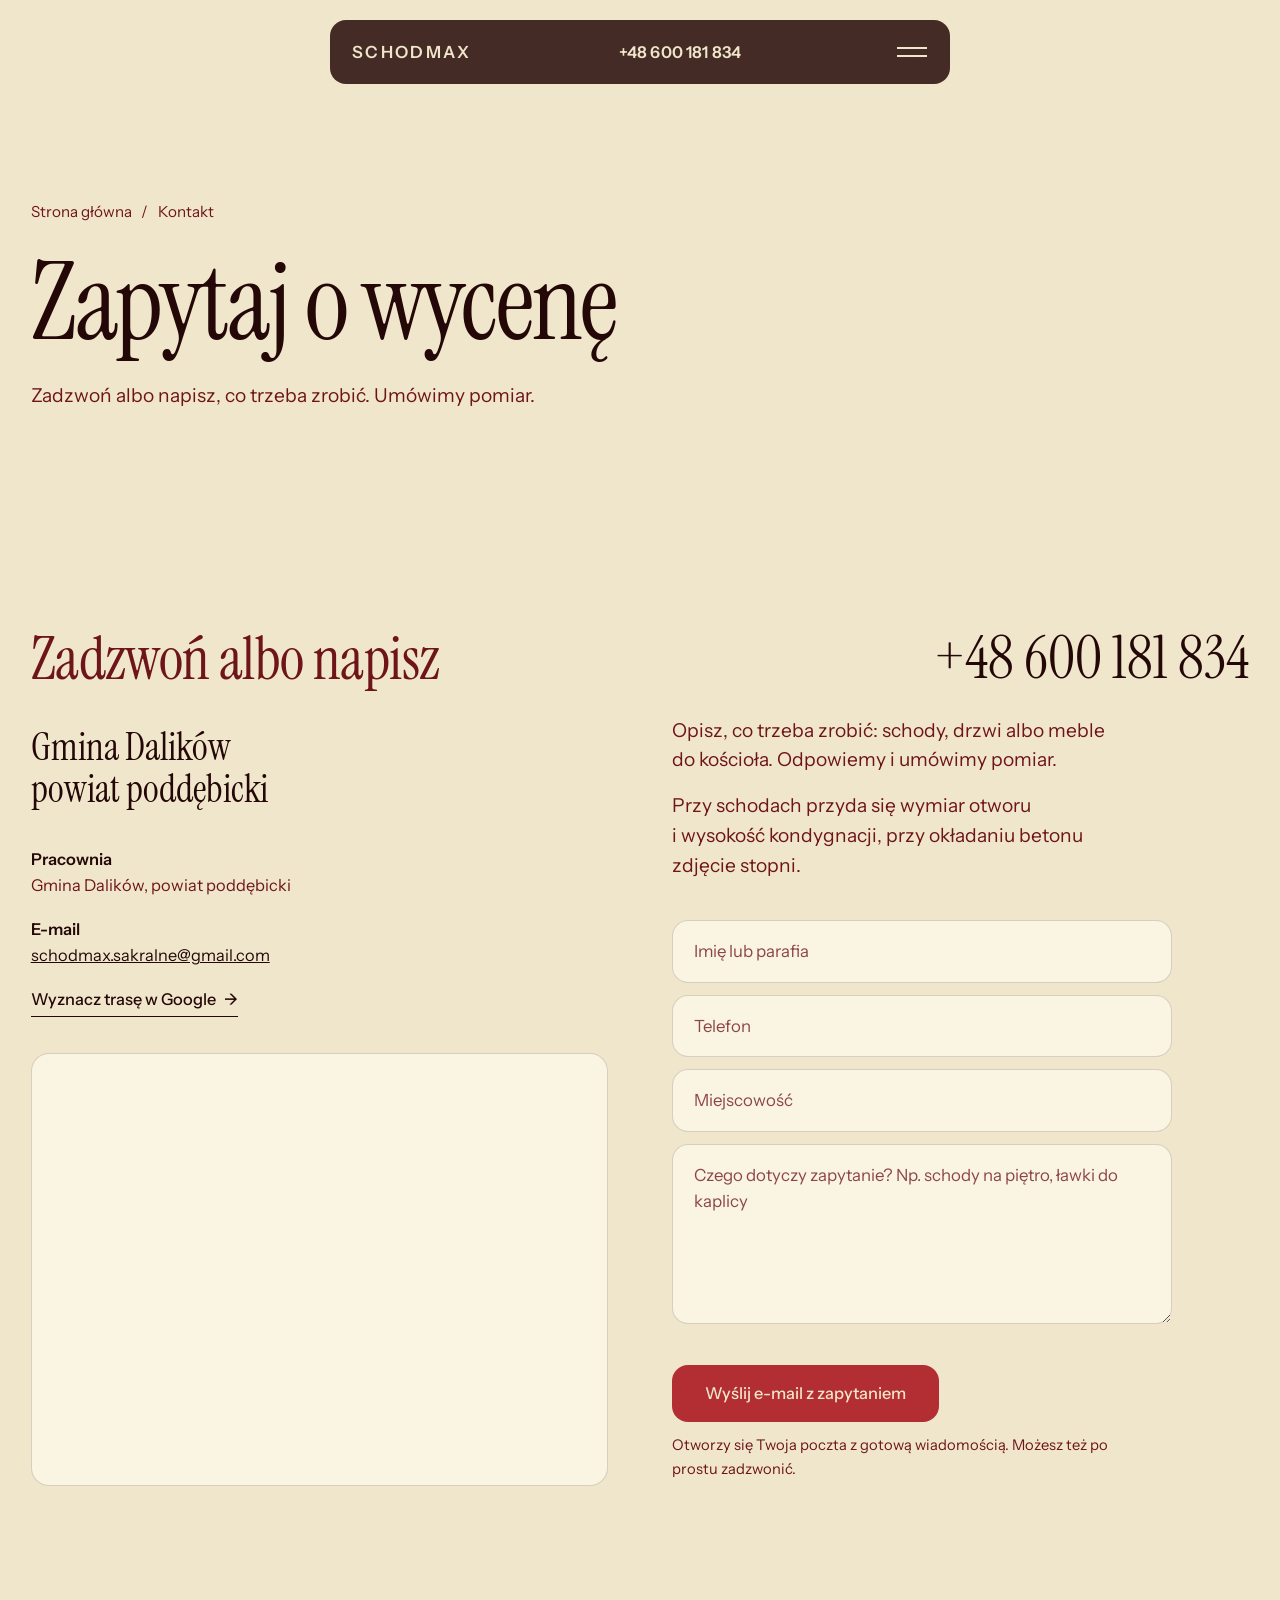
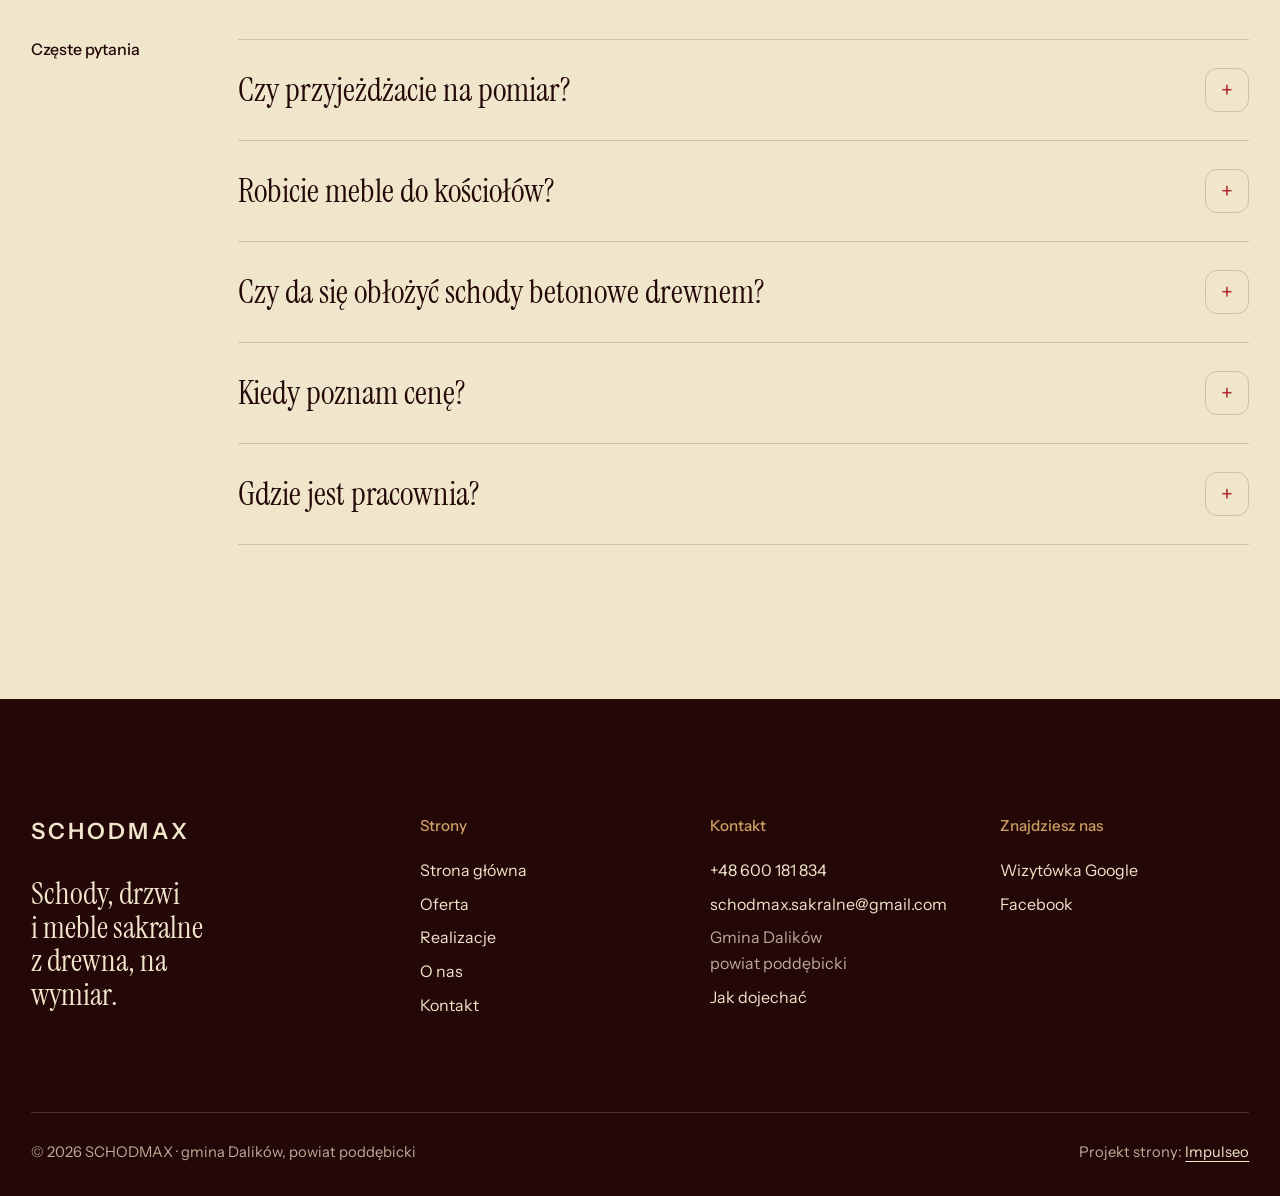
==== commit b192e8ab: "Demo na silniku Impulseo (wzór thefitouter.com, paleta Cacao/Bordeaux, 60-30-10) Wszystkie zdjęcia o" ====
--- a/kontakt.html
+++ b/kontakt.html
@@ -3,120 +3,127 @@
 <head>
 <meta charset="UTF-8">
 <meta name="viewport" content="width=device-width, initial-scale=1.0">
-<title>Kontakt - SCHODMAX</title>
-<meta name="description" content="Kontakt SCHODMAX - gmina Dalików, powiat poddębicki">
-<link rel="canonical" href="https://kris20032.github.io/schodmax/kontakt.html">
+<title>Kontakt · SCHODMAX, gmina Dalików</title>
+<meta name="description" content="Kontakt SCHODMAX: tel. 600 181 834, schodmax.sakralne@gmail.com, gmina Dalików, powiat poddębicki.">
+<link rel="canonical" href="https://impulseo-pl.github.io/schodmax/kontakt.html">
 <meta name="robots" content="noindex, nofollow">
+<meta name="theme-color" content="#240808">
 <meta property="og:type" content="website">
 <meta property="og:locale" content="pl_PL">
 <meta property="og:site_name" content="SCHODMAX">
-<meta property="og:title" content="Kontakt - SCHODMAX">
-<meta property="og:description" content="Kontakt SCHODMAX - gmina Dalików, powiat poddębicki">
-<meta property="og:url" content="https://kris20032.github.io/schodmax/kontakt.html">
-<meta property="og:image" content="https://kris20032.github.io/schodmax/img/og.jpg">
+<meta property="og:title" content="Kontakt · SCHODMAX, gmina Dalików">
+<meta property="og:description" content="Kontakt SCHODMAX: tel. 600 181 834, schodmax.sakralne@gmail.com, gmina Dalików, powiat poddębicki.">
+<meta property="og:url" content="https://impulseo-pl.github.io/schodmax/kontakt.html">
+<meta property="og:image" content="https://impulseo-pl.github.io/schodmax/img/og.jpg">
 <meta property="og:image:width" content="1200">
 <meta property="og:image:height" content="630">
 <meta name="twitter:card" content="summary_large_image">
+
+<script type="application/ld+json">{"@context": "https://schema.org", "@type": "HomeAndConstructionBusiness", "name": "SCHODMAX", "url": "https://impulseo-pl.github.io/schodmax/", "telephone": "+48600181834", "email": "schodmax.sakralne@gmail.com", "image": "https://impulseo-pl.github.io/schodmax/img/og.jpg", "address": {"@type": "PostalAddress", "addressLocality": "gmina Dalików", "addressRegion": "łódzkie", "addressCountry": "PL"}, "geo": {"@type": "GeoCoordinates", "latitude": 51.953761, "longitude": 19.1343692}, "areaServed": "powiat poddębicki", "sameAs": ["https://www.facebook.com/schodmax/", "https://www.google.com/maps/place/SCHODMAX+Schody,+Drzwi,+Meble+Sakralne/@51.953761,19.1343692,15z"]}</script>
+<script>document.documentElement.classList.add('js')</script>
 <link rel="preconnect" href="https://fonts.googleapis.com">
 <link rel="preconnect" href="https://fonts.gstatic.com" crossorigin>
-<link href="https://fonts.googleapis.com/css2?family=Lora:wght@500;600;700&family=Manrope:wght@400;500;600&display=swap" rel="stylesheet">
-<link rel="stylesheet" href="assets/styles.css?v=8ecb008a">
+<link href="https://fonts.googleapis.com/css2?family=Instrument+Sans:wght@400..600&family=Instrument+Serif&display=swap" rel="stylesheet">
+<link rel="stylesheet" href="assets/styles.css?v=20261118a">
+<style>@media (max-width:700px){.pill-logo .word{display:inline;font-size:.92rem;letter-spacing:.1em}}</style>
+<script src="assets/lenis.min.js?v=1.1.20" defer></script>
+<script src="assets/main.js?v=20261118a" defer></script>
 </head>
 <body>
-
-<header class="nav">
-  <div class="wrap nav-inner">
-    <a class="brand" href="index.html"><span class="name">SCHODMAX</span><span class="sub">Schody, drzwi, meble sakralne</span></a>
-    <nav class="nav-links">
+<a class="skip" href="#tresc">Przejdź do treści</a>
+<header class="pill">
+  <a class="pill-logo" href="index.html" aria-label="SCHODMAX - strona główna"><span class="word">SCHODMAX</span></a>
+  <a class="pill-phone" href="tel:+48600181834">+48 600 181 834</a>
+  <button class="burger" type="button" aria-expanded="false" aria-controls="menu" aria-label="Otwórz menu"><i></i><i></i></button>
+</header>
+<div class="menu" id="menu" aria-hidden="true">
+  <div class="menu-grid">
+    <nav class="menu-links" aria-label="Menu główne">
       <a href="index.html">Strona główna</a>
+      <a href="oferta.html">Oferta</a>
       <a href="realizacje.html">Realizacje</a>
-      <a href="oferta.html">Oferta</a>
-      <a href="o-nas.html">O nas</a>
-      <a href="kontakt.html" class="active" aria-current="page">Kontakt</a>
-      <a href="kontakt.html" class="btn btn-accent">Zapytaj o wycenę</a>
+      <a href="o-nas.html">O nas</a>
+      <a href="kontakt.html" aria-current="page">Kontakt</a>
     </nav>
-    <button class="nav-toggle" aria-label="Menu"><span></span><span></span><span></span></button>
+    <div class="menu-side">
+      <div><b>Telefon</b><a href="tel:+48600181834">+48 600 181 834</a></div>
+      <div><b>Pracownia</b>gmina Dalików, powiat poddębicki</div>
+      <div><b>E-mail</b><a href="mailto:schodmax.sakralne@gmail.com">schodmax.sakralne@gmail.com</a></div>
+    </div>
   </div>
-</header>
-
-<main>
-<section class="pagehead">
-  <img src="img/g9.jpg" alt="SCHODMAX - Zapytaj o wycenę" width="1822" height="1210" decoding="async">
+</div>
+<main id="tresc">
+<section class="phead bone">
   <div class="wrap">
-    <span class="eyebrow">Kontakt</span>
-    <h1>Zapytaj o wycenę</h1>
-    <p>Odpowiemy na pytania i przygotujemy wycenę.</p>
+    <nav class="crumbs" aria-label="Okruszki"><a href="index.html">Strona główna</a><span aria-hidden="true">/</span><span aria-current="page">Kontakt</span></nav>
+    <h1>Zapytaj o&nbsp;wycenę</h1>
+    <p class="lead">Zadzwoń albo napisz, co trzeba zrobić. Umówimy pomiar.</p>
   </div>
 </section>
-<section>
-  <div class="wrap contact-grid">
-    <div class="reveal">
-      <span class="eyebrow">Dane kontaktowe</span>
-      <h2 style="margin:var(--space-4) 0 var(--space-6)">SCHODMAX</h2>
-      <div class="info-list">
-        <div class="info-row"><div class="ic"><svg class="ico-tel" width="16" height="16" viewBox="0 0 24 24" fill="none" aria-hidden="true"><path d="M6.6 10.8a15.5 15.5 0 0 0 6.6 6.6l2.2-2.2a1 1 0 0 1 1-.24 11.4 11.4 0 0 0 3.6.58 1 1 0 0 1 1 1V20a1 1 0 0 1-1 1A17 17 0 0 1 3 4a1 1 0 0 1 1-1h3.5a1 1 0 0 1 1 1c0 1.25.2 2.46.58 3.6a1 1 0 0 1-.25 1l-2.23 2.2Z" fill="currentColor"/></svg></div><div><div class="lbl">Telefon</div><a class="val" href="tel:+48600181834">+48 600 181 834</a></div></div>
-        <div class="info-row"><div class="ic"><svg class="ico-mail" width="16" height="16" viewBox="0 0 24 24" fill="none" aria-hidden="true"><rect x="3.2" y="5.5" width="17.6" height="13" rx="1.6" stroke="currentColor" stroke-width="1.6"/><path d="M4 7l8 6 8-6" stroke="currentColor" stroke-width="1.6" stroke-linecap="round" stroke-linejoin="round"/></svg></div><div><div class="lbl">E-mail</div><a class="val" href="mailto:schodmax.sakralne@gmail.com">schodmax.sakralne@gmail.com</a></div></div>
-        <div class="info-row"><div class="ic"><svg class="ico-pin" width="16" height="16" viewBox="0 0 24 24" fill="none" aria-hidden="true"><path d="M12 21s7-6.1 7-11.5A7 7 0 0 0 5 9.5C5 14.9 12 21 12 21Z" stroke="currentColor" stroke-width="1.6" fill="none"/><circle cx="12" cy="9.5" r="2.4" fill="currentColor"/></svg></div><div><div class="lbl">Adres</div><div class="val">gmina Dalików, powiat poddębicki</div></div></div>
+<section class="sec bone" id="kontakt">
+  <div class="wrap contact">
+    <div class="up">
+      <h2>Zadzwoń albo napisz</h2>
+      <p class="big-addr">Gmina Dalików<br>powiat poddębicki</p>
+      <div class="contact-meta">
+        <p><b>Pracownia</b>Gmina Dalików, powiat poddębicki</p>
+        <p><b>E-mail</b><a href="mailto:schodmax.sakralne@gmail.com">schodmax.sakralne@gmail.com</a></p>
+        <p><a class="link" href="https://www.google.com/maps/place/SCHODMAX+Schody,+Drzwi,+Meble+Sakralne/@51.953761,19.1343692,15z" target="_blank" rel="noopener">Wyznacz trasę w&nbsp;Google <span aria-hidden="true">→</span></a></p>
       </div>
+      <div class="map"><iframe src="https://maps.google.com/maps?q=51.953761,19.1343692&z=13&output=embed" title="Mapa dojazdu, gmina Dalików, powiat poddębicki" loading="lazy" referrerpolicy="no-referrer-when-downgrade"></iframe></div>
     </div>
-    <div class="reveal">
-      <form class="form" action="https://formsubmit.co/schodmax.sakralne@gmail.com" method="POST">
-        <input type="hidden" name="_subject" value="Zapytanie ze strony SCHODMAX">
-        <input type="hidden" name="_captcha" value="false">
-        <input type="hidden" name="_template" value="table">
-        <div class="fld"><label for="name">Imię / firma</label><input id="name" name="name" type="text" placeholder="np. Jan Kowalski" required></div>
-        <div class="fld"><label for="email">E-mail</label><input id="email" name="email" type="email" placeholder="adres@email.pl" required></div>
-        <div class="fld"><label for="phone">Telefon</label><input id="phone" name="phone" type="tel" placeholder="+48 ..."></div>
-        <div class="fld"><label for="msg">Czego dotyczy zapytanie?</label><textarea id="msg" name="message" placeholder="Napisz krótko, w czym możemy pomóc" required></textarea></div>
-        <button type="submit" class="btn btn-accent" style="width:100%;justify-content:center">Wyślij zapytanie <span class="arr">→</span></button>
-        <p class="note">Wiadomość trafi bezpośrednio do nas. Można też zadzwonić: +48 600 181 834.</p>
+    <div class="contact-right up" id="formularz">
+      <a class="big-phone" href="tel:+48600181834">+48 600 181 834</a>
+      <p class="lead">Opisz, co trzeba zrobić: schody, drzwi albo meble do kościoła. Odpowiemy i&nbsp;umówimy pomiar.</p>
+      <p class="lead" style="margin-top:16px">Przy schodach przyda się wymiar otworu i&nbsp;wysokość kondygnacji, przy okładaniu betonu zdjęcie stopni.</p>
+      <form class="form" action="mailto:schodmax.sakralne@gmail.com" method="post" enctype="text/plain" data-to="schodmax.sakralne@gmail.com">
+        <label><span class="sr">Imię lub parafia</span><input name="imie" type="text" data-label="Imię lub parafia" placeholder="Imię lub parafia" required></label>
+        <label><span class="sr">Telefon</span><input name="telefon" type="tel" data-label="Telefon" placeholder="Telefon" required></label>
+        <label><span class="sr">Miejscowość</span><input name="miejscowosc" type="text" data-label="Miejscowość" placeholder="Miejscowość"></label>
+        <label><span class="sr">Czego dotyczy zapytanie</span><textarea name="wiadomosc" data-label="Czego dotyczy zapytanie" placeholder="Czego dotyczy zapytanie? Np. schody na piętro, ławki do kaplicy"></textarea></label>
+        <button class="btn btn-main" type="submit">Wyślij e-mail z&nbsp;zapytaniem</button>
+        <p class="form-note">Otworzy się Twoja poczta z&nbsp;gotową wiadomością. Możesz też po prostu zadzwonić.</p>
       </form>
     </div>
   </div>
 </section>
-<section style="padding-top:0">
-  <div class="wrap reveal">
-    <iframe class="map" title="SCHODMAX - Dalików" src="https://maps.google.com/maps?q=51.953761%2C19.1343692&z=15&output=embed" loading="lazy" referrerpolicy="no-referrer-when-downgrade"></iframe>
+<section class="sec bone" style="padding-top:0">
+  <div class="wrap faq">
+    <h2 class="label">Częste pytania</h2>
+    <div>
+      <details><summary>Czy przyjeżdżacie na pomiar?</summary><p>Tak. Każde zlecenie zaczyna się od pomiaru na miejscu.</p></details>
+      <details><summary>Robicie meble do kościołów?</summary><p>Tak: ławki, ołtarze, ambony i&nbsp;inne meble do kościołów i&nbsp;kaplic, pod wymiar i&nbsp;charakter wnętrza.</p></details>
+      <details><summary>Czy da się obłożyć schody betonowe drewnem?</summary><p>Tak, stopnie razem z&nbsp;podstopnicami. Wymiar bierzemy na miejscu, bo betonowe stopnie rzadko są równe.</p></details>
+      <details><summary>Kiedy poznam cenę?</summary><p>Zanim cokolwiek ruszy. Dostajesz jasną cenę i&nbsp;termin przed rozpoczęciem pracy.</p></details>
+      <details><summary>Gdzie jest pracownia?</summary><p>W&nbsp;gminie Dalików w&nbsp;powiecie poddębickim. Zapytaj o&nbsp;dojazd do Ciebie.</p></details>
+    </div>
   </div>
 </section>
 </main>
-
-<footer>
+<footer class="foot dark">
   <div class="wrap">
-    <div class="foot-grid">
-      <div class="foot-brand">
-        <div class="name">SCHODMAX</div>
-        <p>Stolarka pod konkretne wnętrze. Schody i drzwi do domu, ławki i ołtarze do kościoła.</p>
+    <div class="foot-top">
+      <div>
+        <a class="foot-logo" href="index.html" aria-label="SCHODMAX - strona główna"><span class="word">SCHODMAX</span></a>
+        <p class="foot-claim">Schody, drzwi i&nbsp;meble sakralne z&nbsp;drewna, na wymiar.</p>
       </div>
-      <div class="foot-col">
-        <h4>Nawigacja</h4>
-        <a href="index.html">Strona główna</a>
-        <a href="realizacje.html">Realizacje</a>
-        <a href="oferta.html">Oferta</a>
-        <a href="o-nas.html">O nas</a>
-        <a href="kontakt.html">Kontakt</a>
-      </div>
-      <div class="foot-col">
-        <h4>Kontakt</h4>
-        <a href="tel:+48600181834">+48 600 181 834</a>
-        <a href="mailto:schodmax.sakralne@gmail.com">schodmax.sakralne@gmail.com</a>
-        <p>gmina Dalików, powiat poddębicki</p>
-        <a href="https://www.google.com/maps/place/SCHODMAX+Schody,+Drzwi,+Meble+Sakralne/@51.953761,19.1343692,15z" target="_blank" rel="noopener">Jak dojechać →</a>
-      <div class="foot-soc">
-        <a class="soc" href="https://www.facebook.com/schodmax/" target="_blank" rel="noopener" aria-label="Facebook - SCHODMAX"><svg viewBox="0 0 24 24" aria-hidden="true" focusable="false"><path d="M9.101 23.691v-7.98H6.627v-3.667h2.474v-1.58c0-4.085 1.848-5.978 5.858-5.978.401 0 .955.042 1.468.103a8.68 8.68 0 0 1 1.141.195v3.325a8.623 8.623 0 0 0-.653-.036 26.805 26.805 0 0 0-.733-.009c-.707 0-1.259.096-1.675.309a1.686 1.686 0 0 0-.679.622c-.258.42-.374.995-.374 1.752v1.297h3.919l-.386 2.103-.287 1.564h-3.246v8.245C19.396 23.238 24 18.179 24 12.044c0-6.627-5.373-12-12-12s-12 5.373-12 12c0 5.628 3.874 10.35 9.101 11.647Z" fill="currentColor"/></svg></a>
-        <a class="soc" href="https://www.google.com/maps/place/SCHODMAX+Schody,+Drzwi,+Meble+Sakralne/@51.953761,19.1343692,15z" target="_blank" rel="noopener" aria-label="Google - SCHODMAX"><svg viewBox="0 0 24 24" aria-hidden="true" focusable="false"><path d="M12.48 10.92v3.28h7.84c-.24 1.84-.853 3.187-1.787 4.133-1.147 1.147-2.933 2.4-6.053 2.4-4.827 0-8.6-3.893-8.6-8.72s3.773-8.72 8.6-8.72c2.6 0 4.507 1.027 5.907 2.347l2.307-2.307C18.747 1.44 16.133 0 12.48 0 5.867 0 .307 5.387.307 12s5.56 12 12.173 12c3.573 0 6.267-1.173 8.373-3.36 2.16-2.16 2.84-5.213 2.84-7.667 0-.76-.053-1.467-.173-2.053H12.48z" fill="currentColor"/></svg></a>
-      </div>
-      </div>
+      <div><h4>Strony</h4><ul><li><a href="index.html">Strona główna</a></li><li><a href="oferta.html">Oferta</a></li><li><a href="realizacje.html">Realizacje</a></li><li><a href="o-nas.html">O nas</a></li><li><a href="kontakt.html">Kontakt</a></li></ul></div>
+      <div><h4>Kontakt</h4><ul>
+        <li><a href="tel:+48600181834">+48 600 181 834</a></li><li><a href="mailto:schodmax.sakralne@gmail.com">schodmax.sakralne@gmail.com</a></li><li>Gmina Dalików<br>powiat poddębicki</li><li><a href="https://www.google.com/maps/place/SCHODMAX+Schody,+Drzwi,+Meble+Sakralne/@51.953761,19.1343692,15z" target="_blank" rel="noopener">Jak dojechać</a></li>
+      </ul></div>
+      <div><h4>Znajdziesz nas</h4><ul>
+        <li><a href="https://www.google.com/maps/place/SCHODMAX+Schody,+Drzwi,+Meble+Sakralne/@51.953761,19.1343692,15z" target="_blank" rel="noopener">Wizytówka Google</a></li><li><a href="https://www.facebook.com/schodmax/" target="_blank" rel="noopener">Facebook</a></li>
+      </ul></div>
     </div>
-    <div class="foot-bot">
-      <span>© 2026 SCHODMAX</span>
-      <span>Projekt strony: <a class="foot-credit" href="https://impulseo.pl" target="_blank" rel="noopener">Impulseo</a></span>
+    <div class="foot-bottom">
+      <span>© 2026 SCHODMAX · gmina Dalików, powiat poddębicki</span>
+      <span>Projekt strony: <a href="https://impulseo.pl" target="_blank" rel="noopener">Impulseo</a></span>
     </div>
   </div>
 </footer>
-<div class="sticky-reserve"><a class="sr-book" href="kontakt.html">Zapytaj o wycenę</a><a class="sr-call" href="tel:+48600181834" aria-label="Zadzwoń"><svg class="ico-tel" width="16" height="16" viewBox="0 0 24 24" fill="none" aria-hidden="true"><path d="M6.6 10.8a15.5 15.5 0 0 0 6.6 6.6l2.2-2.2a1 1 0 0 1 1-.24 11.4 11.4 0 0 0 3.6.58 1 1 0 0 1 1 1V20a1 1 0 0 1-1 1A17 17 0 0 1 3 4a1 1 0 0 1 1-1h3.5a1 1 0 0 1 1 1c0 1.25.2 2.46.58 3.6a1 1 0 0 1-.25 1l-2.23 2.2Z" fill="currentColor"/></svg></a></div>
-<div class="demo-wazne" data-do="2026-11-24" data-cykl="3" hidden><svg class="dw-ico" width="13" height="13" viewBox="0 0 24 24" fill="none" aria-hidden="true"><circle cx="12" cy="12" r="8.6" stroke="currentColor" stroke-width="1.8"/><path d="M12 7.2V12l3.3 2" stroke="currentColor" stroke-width="1.8" stroke-linecap="round"/></svg><span class="dw-txt"></span></div>
-
-<script src="assets/main.js"></script>
+<div class="callbar">
+  <a class="btn btn-main" href="tel:+48600181834"><svg class="ico" viewBox="0 0 24 24" fill="none" aria-hidden="true"><path d="M6.6 10.8a15.5 15.5 0 0 0 6.6 6.6l2.2-2.2a1 1 0 0 1 1-.24 11.4 11.4 0 0 0 3.6.58 1 1 0 0 1 1 1V20a1 1 0 0 1-1 1A17 17 0 0 1 3 4a1 1 0 0 1 1-1h3.5a1 1 0 0 1 1 1c0 1.25.2 2.45.57 3.57a1 1 0 0 1-.25 1L6.6 10.8Z" fill="currentColor"/></svg>Zadzwoń</a>
+  <a class="btn btn-line" href="kontakt.html">Kontakt i&nbsp;dojazd</a>
+</div>
 </body>
 </html>
--- a/assets/styles.css
+++ b/assets/styles.css
@@ -1,1667 +1,386 @@
-/* ============================================================
-   STOLBASZ — premium, architektoniczny B2B fit-out
-   Jasna paleta, zero brązu. System wg premium-web-craft.
-   Projekt strony: Impulseo (impulseo.pl)
-   ============================================================ */
-
+/* Silnik dem Impulseo (11.2026). Układ wg thefitouter.com: menu-pigułka, wielki szeryf, tekst odsłaniany słowo po słowie,
+   lista usług, karty rozwijane przy przewijaniu. Paleta 60-30-10: Bone (tło) / Bordeaux + Cacao (sekcje, stopka) / Carmine + Brass (przyciski).
+   Kroje: Instrument Serif + Instrument Sans. Dane klienta NIE trafiają do tego pliku (tylko do tresc.py i <style> w HTML). */
 :root{
-  /* PALETA — jasna, architektoniczna, chłodna */
-  --paper:#F3F1EC;          /* główne tło */
-  --paper-2:#E6E3DB;        /* sekcje alternatywne (chłodny jasny szary) */
-  --paper-3:#E6E3DB;        /* delikatne wypełnienia */
-  --ink:#23211E;            /* tekst główny — chłodny grafit */
-  --ink-soft:#43403A;       /* nagłówki drugorzędne */
-  --muted:#87837A;          /* tekst poboczny */
-  --line:rgba(35,33,30,.12);/* hairline */
-  --accent:#8A6B3C;         /* stonowany petrol-slate — jedyny akcent */
-  --accent-d:#6E5430;
-  --accent-soft:rgba(138,107,60,.10);
-  --dark:#23211E;           /* sekcje ciemne (stopka/CTA) */
-
-  /* HOVER ZDJĘĆ — JEDEN standard dla całego silnika (decyzja K. 04.08.2026, artefakt z wariantami).
-     AKTUALNE (K.+Szymon 09.08.2026, wybór z artefaktu 6 wariantów): zoom 1.05 przy 1.4s -
-     przy tak długim czasie mocniejszy kadr NIE skacze, tylko „oddycha". Poprzedni standard
-     (1.02 / .55s z 04.08) odbierany jako dynamiczny i szybki.
-     Spoczynek lekko przygaszony, ale TYLKO tam, gdzie jest mysz (@media hover:hover) —
-     na telefonie zdjęcia zostają w pełnej jasności. */
-  --img-zoom:1.05;                   /* K.+Szymon 09.08: wariant F z artefaktu porównawczego */
-  --img-rest:brightness(.95) saturate(.99);
-  --img-hot:brightness(1.06) saturate(1.05);
-  --img-dur:1.4s;                    /* K.+Szymon 09.08 (wariant F): powoli = elegancko */
-  --img-ease:cubic-bezier(.16,.84,.44,1);  /* miękki ogon, efekt „oddychania" */
-
-  /* ODSTĘPY — skala 4/8 */
-  --space-1:4px; --space-2:8px; --space-3:12px; --space-4:16px; --space-5:24px;
-  --space-6:32px; --space-7:48px; --space-8:64px; --space-9:96px; --space-10:128px;
-
-  /* TYPOGRAFIA — fluid clamp() (skala podbita 16.07.2026: większe, czytelniejsze litery — uwaga Adama) */
-  --text-sm:clamp(.9rem,.87rem + .12vw,1rem);
-  --text-base:clamp(1.08rem,1.04rem + .18vw,1.2rem);
-  --text-lg:clamp(1.24rem,1.15rem + .34vw,1.44rem);
-  --text-h3:clamp(1.34rem,1.22rem + .55vw,1.66rem);
-  --text-h2:clamp(2.1rem,1.66rem + 2.1vw,3.1rem);
-  --text-h1:clamp(2.9rem,2.1rem + 4vw,5.1rem);
-
-  /* PROMIENIE — architektoniczne, raczej ostre */
-  --r-sm:3px; --r-md:6px; --r-lg:10px;
-
-  /* RUCH */
-  --ease:cubic-bezier(.25,.46,.45,.94); --dur:.24s;
-
-  /* CIENIE — miękkie, warstwowe */
-  --sh-sm:0 1px 2px rgba(16,24,32,.04), 0 2px 8px rgba(16,24,32,.05);
-  --sh-md:0 2px 6px rgba(16,24,32,.05), 0 12px 28px -8px rgba(16,24,32,.12);
-  --sh-lg:0 6px 14px rgba(16,24,32,.07), 0 26px 56px -18px rgba(16,24,32,.22);
-
-  --hairline:1px solid var(--line);
-
-  --font-display:'Lora',serif;
-  --font-body:'Manrope',sans-serif;
-}
-
-*{box-sizing:border-box;margin:0;padding:0}
-html{scroll-behavior:smooth}
-body{
-  font-family:var(--font-body);
-  font-size:var(--text-base);
-  line-height:1.65;
-  color:var(--ink);
-  background:var(--paper);
-  -webkit-font-smoothing:antialiased;
-  text-rendering:optimizeLegibility;
-}
-img{max-width:100%;height:auto;display:block}  /* height:auto = width/height z atrybutów trzyma proporcje (TOP#12) */
-a{color:inherit;text-decoration:none}
-
-.wrap{width:min(92%,1180px);margin-inline:auto}
-section{padding-block:clamp(52px,6.5vw,96px)}
-
-h1,h2,h3{font-family:var(--font-display);font-weight:700;line-height:1.08;letter-spacing:-.02em;color:var(--ink)}
-h1{font-size:var(--text-h1);letter-spacing:-.035em}
-h2{font-size:var(--text-h2);letter-spacing:-.025em}
-h3{font-size:var(--text-h3)}
-/* MIARA — długość wiersza. WCAG 2.2 SC 1.4.8: max 80 znaków; Butterick: 45–90.
-   68ch daje realnie 72–78 znaków polskiego tekstu, czyli z zapasem pod granicą.
-   Wcześniej limit miał TYLKO <p> — <li>, <blockquote> i <dd> nie miały żadnego,
-   i to jedyny powód, dla którego 23 bloki na dwóch oddanych stronach jadą po
-   83–106 znaków w wierszu (pomiar 07.08.2026, bramka `miara`).
-   ⚠️ Listy i definicje ograniczamy TYLKO bez klasy: `ul`/`ol` z klasą to u nas
-   układ (siatki kafli, menu), a nie tekst ciągły — tam miarę wyznacza układ. */
-/* 60ch, nie 68ch (K. 10.08): po zmianie fontów na węższe kroje (DM Sans i spółka)
-   w 68ch mieściło się ~90 znaków - bramka pikselowa słusznie zgłaszała przekroczenie
-   granicy 80. Pomiar na żywej przeglądarce: 60ch = 90 znaków, 53ch = ~78 znaków, czyli normę WCAG 1.4.8. */
-:root{ --miara:53ch }
-p{max-width:min(100%,var(--miara))}
-blockquote,
-ul:not([class])>li, ol:not([class])>li,
-dl:not([class])>dd{max-width:min(100%,var(--miara))}
-
-/* ⚠️ Świadomie BEZ wyjątku `.tile p,.card p,.svc p{max-width:none}`, choć nasuwa się sam:
-   te akapity BYŁY już ograniczone (stare `p{max-width:65ch}`), więc „wyjątek" nie odblokowałby
-   niczego nowego — tylko ROZLUŹNIŁ stan sprzed zmiany na wszystkich demach naraz.
-   `figcaption` żadna z reguł wyżej nie dotyczy, więc też nie potrzebuje zwolnienia. */
-
-/* ŁAMANIE. `balance` wyrównuje długości wierszy w nagłówku, `pretty` pilnuje ostatniego
-   wiersza akapitu, żeby nie został w nim jeden wyraz. Obsługiwane od Chrome 117 /
-   Safari 17.5; starsze przeglądarki po prostu ignorują tę własność.
-   `text-wrap:pretty` nie występowało dotąd ANI RAZ w silniku ani w repo klientów. */
-h1,h2,h3,.lead,.lede{text-wrap:balance}
-p,li,blockquote,dd{text-wrap:pretty}
-
-.eyebrow{
-  font-family:var(--font-body);
-  font-size:var(--text-sm);
-  font-weight:600;
-  letter-spacing:.18em;
-  text-transform:uppercase;
-  color:var(--accent);
-  display:inline-flex;align-items:center;gap:var(--space-3);
-}
-/* flex:none + margin-top = kreska trzyma się PIERWSZEJ linii. Wcześniej align-items:center
-   centrowało ją względem całego bloku i przy zawinięciu (długi kicker typu
-   „…WNĘTRZ · LESZNO · OD 2019") druga linia lądowała z brzydkim wcięciem. */
-.eyebrow{align-items:flex-start}
-.eyebrow>*,.eyebrow{text-wrap:balance}   /* dlugi kicker lamal sie na sierote typu samo „2019" w drugiej linii */
-.eyebrow::before{content:"";width:28px;height:1px;background:var(--accent);display:inline-block;flex:none;margin-top:.62em}
-
-.muted{color:var(--muted)}
-.lead{font-size:var(--text-lg);line-height:1.55;color:var(--ink-soft);max-width:50ch}
-
-/* ---------- BUTTONS ---------- */
-.btn{
-  display:inline-flex;align-items:center;gap:var(--space-2);
-  font-weight:600;font-size:var(--text-sm);letter-spacing:.02em;
-  padding:var(--space-4) var(--space-6);
-  border-radius:var(--r-sm);
-  transition:transform var(--dur) var(--ease),box-shadow var(--dur) var(--ease),background var(--dur) var(--ease);
-  cursor:pointer;border:1px solid transparent;
-}
-.btn-accent{background:var(--accent);color:#fff;box-shadow:var(--sh-sm)}
-.btn-accent:hover{background:var(--accent-d);transform:translateY(-2px);box-shadow:var(--sh-md)}
-.btn-accent:active{transform:translateY(0);box-shadow:var(--sh-sm)}
-.btn-ghost{background:transparent;color:var(--ink);border-color:var(--line)}
-.btn-ghost:hover{border-color:var(--accent);color:var(--accent);transform:translateY(-2px)}
-.btn-light{background:#fff;color:var(--ink);box-shadow:var(--sh-sm)}
-.btn-light:hover{transform:translateY(-2px);box-shadow:var(--sh-md)}
-.btn .arr{transition:transform var(--dur) var(--ease)}
-.btn:hover .arr{transform:translateX(4px)}
-
-/* ---------- NAV ---------- */
-.nav{
-  position:sticky;top:0;z-index:50;
-  background:color-mix(in srgb,var(--paper) 88%,transparent);
-  backdrop-filter:saturate(140%) blur(10px);
-  border-bottom:var(--hairline);
-}
-.nav-inner{display:flex;align-items:center;justify-content:space-between;gap:var(--space-5);height:72px}
-/* ANTY-NACHODZENIE (K. 05.08.2026): długa nazwa firmy + przycisk z pełnym numerem nie mieściły się w pasku
-   i flex ściskał linki PONIŻEJ ich treści - "Kontakt" wchodził na ramkę "Zadzwoń +48 ...". Teraz ustępuje
-   nazwa marki (skrót wielokropkiem), a menu i przycisk nigdy się nie kurczą ani nie zachodzą na siebie. */
-.brand{display:flex;flex-direction:column;line-height:1;min-width:0;flex:0 1 auto}
-.brand .name{font-family:var(--font-display);font-weight:800;font-size:1.35rem;letter-spacing:.04em;white-space:nowrap;overflow:hidden;text-overflow:ellipsis}
-.brand .sub{font-size:.62rem;letter-spacing:.34em;text-transform:uppercase;color:var(--muted);margin-top:5px;white-space:nowrap;overflow:hidden;text-overflow:ellipsis}
-.nav-links{display:flex;align-items:center;gap:var(--space-6);flex:0 0 auto}
-.nav-links a{font-size:var(--text-sm);font-weight:500;color:var(--ink-soft);position:relative;padding-block:4px;white-space:nowrap;transition:color var(--dur) var(--ease)}
-.nav-links a::after{content:"";position:absolute;left:0;bottom:0;width:0;height:1.5px;background:var(--accent);transition:width var(--dur) var(--ease)}
-.nav-links a:hover,.nav-links a.active{color:var(--ink)}
-.nav-links a:hover::after,.nav-links a.active::after{width:100%}
-.nav-links .btn{padding:var(--space-2) var(--space-5)}
-/* przyciski w nav: właściwy kolor (przebij .nav-links a) + bez podkreślenia */
-.nav-links a.btn-accent{color:#fff}
-.nav-links a.btn-ghost,.nav-links a.btn-light{color:var(--ink)}
-/* CTA w pasku: NIE podkreślenie spod linków menu, ale ten sam przelatujący błysk,
-   co na wszystkich innych przyciskach (zgłoszenie K. 13.08.2026 - „na hero jest efekt
-   światła przechodzącego przez przycisk, na navbarze go nie ma, a mają być identyczne").
-   Reguła `.nav-links a::after` jest silniejsza od `.btn::after`, więc trzeba jej
-   geometrię wyzerować i wpisać połysk z nazwy - samo `display:none` gasiło efekt. */
-.nav-links a.btn::after{
-  display:block;content:"";position:absolute;inset:0;z-index:-1;pointer-events:none;
-  width:auto;height:auto;border-radius:inherit;   /* kasuje geometrię podkreślenia (width:0;height:1.5px) */
-  background:linear-gradient(100deg,transparent 32%,rgba(255,255,255,.20) 50%,transparent 68%);
-  translate:-120% 0}
-@media (prefers-reduced-motion:no-preference){
-  .nav-links a.btn:hover::after{translate:120% 0;transition:translate .75s var(--mt-ease,cubic-bezier(.16,.84,.44,1))}
-}
-.nav-toggle{display:none;background:none;border:none;cursor:pointer;flex-direction:column;gap:5px;padding:8px}
-.nav-toggle span{width:24px;height:2px;background:var(--ink);transition:var(--dur)}
-/* Ciasny zakres MIĘDZY menu mobilnym a pełnym pulpitem: zbijamy odstępy i nazwę marki,
-   żeby wszystko zmieściło się naturalnie, zanim w ogóle dojdzie do skracania wielokropkiem. */
-@media(max-width:1280px) and (min-width:921px){
-  .nav-links{gap:var(--space-4)}
-  .nav-links .btn{padding:var(--space-2) var(--space-4)}
-  .brand .name{font-size:1.15rem}
-}
-
-/* ---------- HERO (split) ---------- */
-.hero{position:relative;overflow:hidden;border-bottom:var(--hairline)}
-.hero-grid{display:grid;grid-template-columns:1.05fr .95fr;gap:clamp(24px,4vw,60px);align-items:center;
-  padding-block:clamp(36px,4.5vw,64px)}
-.hero-copy .eyebrow{margin-bottom:var(--space-5)}
-.hero-copy h1{margin-bottom:var(--space-5)}
-.hero-copy .lead{margin-bottom:var(--space-7)}
-.hero-actions{display:flex;flex-wrap:wrap;gap:var(--space-4)}
-.hero-art{position:relative;aspect-ratio:4/3;border-radius:var(--r-lg);overflow:hidden;box-shadow:var(--sh-lg)}
-.hero-art img{width:100%;height:100%;object-fit:cover}
-.hero-art::after{content:"";position:absolute;inset:0;background:linear-gradient(180deg,transparent 55%,rgba(18,24,28,.28))}
-.hero-badge{position:absolute;left:var(--space-5);bottom:var(--space-5);z-index:2;
-  background:rgba(252,252,251,.94);backdrop-filter:blur(4px);
-  border-radius:var(--r-md);padding:var(--space-4) var(--space-5);box-shadow:var(--sh-md);max-width:78%}
-.hero-badge strong{display:block;font-family:var(--font-display);font-size:1rem;letter-spacing:-.01em}
-.hero-badge span{font-size:var(--text-sm);color:var(--muted)}
-
-/* ---------- HERO duży / kinowy (strona główna) ---------- */
-.hero-cine{position:relative;min-height:clamp(560px,82vh,840px);min-height:clamp(560px,82svh,840px);display:flex;align-items:center;overflow:hidden;border-bottom:var(--hairline)}
-.hero-cine>img{position:absolute;inset:0;width:100%;height:100%;object-fit:cover;z-index:0}
-.hero-cine::after{content:"";position:absolute;inset:0;z-index:1;
-  background:linear-gradient(95deg,rgba(13,18,23,.86) 0%,rgba(13,18,23,.64) 32%,rgba(13,18,23,.24) 62%,rgba(13,18,23,.04) 100%)}
-.hero-cine .wrap{position:relative;z-index:2;padding-block:var(--space-8)}
-.hero-cine .hero-copy{max-width:660px}
-.hero-cine .eyebrow{color:#fff;margin-bottom:var(--space-5)}
-.hero-cine .eyebrow::before{background:#fff}
-.hero-cine h1{color:#fff;margin-bottom:var(--space-5);font-size:clamp(2.9rem,2rem + 4.4vw,5.2rem);text-wrap:balance}
-.hero-cine .lead{color:rgba(255,255,255,.92);max-width:48ch;margin-bottom:var(--space-7)}
-.hero-cine .hero-actions{display:flex;flex-wrap:wrap;gap:var(--space-4)}
-/* NISKIE OKNO (laptop z dokiem i paskami przeglądarki ma ~700-780 px wysokości widoku):
-   H1 do 5.2rem + długi lead nie mieściły się i przyciski wypadały POD krawędź ekranu -
-   klient widział stronę bez ani jednego CTA. Skalujemy w dół, zamiast przycinać treść. */
-@media(min-width:821px) and (max-height:820px){
-  .hero-cine{min-height:clamp(520px,94svh,780px)}
-  .hero-cine .wrap{padding-block:var(--space-6)}
-  .hero-cine h1{font-size:clamp(2.2rem,1.5rem + 2.6vw,3.6rem);margin-bottom:var(--space-4)}
-  .hero-cine .eyebrow{margin-bottom:var(--space-4)}
-  .hero-cine .lead{margin-bottom:var(--space-5);max-width:44ch}
-}
-@media(max-width:680px){
-  .hero-cine{min-height:clamp(520px,76vh,640px);min-height:clamp(520px,76svh,640px);align-items:flex-end}
-  .hero-cine::after{background:linear-gradient(0deg,rgba(13,18,23,.9) 6%,rgba(13,18,23,.45) 55%,rgba(13,18,23,.25) 100%)}
-  .hero-cine .wrap{padding-bottom:var(--space-9)}
-  /* TELEFON (~90% oglądających): lead potrafił zająć 8 linii i zepchnąć CTA poza pierwszy ekran.
-     Zwężamy interlinię i skalę - treści nie ucinamy, bo to ona sprzedaje. */
-  .hero-cine .lead{font-size:.98rem;line-height:1.5;margin-bottom:var(--space-5)}
-  .hero-cine .eyebrow{font-size:.72rem;letter-spacing:.13em;margin-bottom:var(--space-4)}
-  .hero-cine .eyebrow::before{width:20px}
-  .hero-cine h1{margin-bottom:var(--space-4)}
-}
-
-/* full-bleed hero variant (podstrony) */
-.pagehead{position:relative;min-height:46vh;min-height:46svh;display:flex;align-items:flex-end;overflow:hidden;border-bottom:var(--hairline)}
-.pagehead img{position:absolute;inset:0;width:100%;height:100%;object-fit:cover}
-/* 10.08.2026 (decyzja K.): mocniejsze przyciemnienie + cień pod tekstem. Bramka mierzyła na
-   nagłówkach podstron 3,38-3,43:1 przy wymaganych 4,5 — jasne zdjęcie (hala, śnieg, niebo)
-   podchodziło pod biały tekst. Zdjęcia klientów są różne, więc kontrast musi dawać WARSTWA,
-   a nie szczęśliwy dobór kadru. */
-.pagehead::after{content:"";position:absolute;inset:0;background:linear-gradient(180deg,rgba(18,24,28,.40),rgba(18,24,28,.76))}
-.pagehead .wrap{position:relative;z-index:2;padding-block:var(--space-9);color:#fff}
-.pagehead h1{color:#fff;max-width:18ch;text-shadow:0 2px 16px rgba(0,0,0,.55)}
-.pagehead .eyebrow{color:#fff}
-.pagehead .eyebrow::before{background:#fff}
-.pagehead p{color:rgba(255,255,255,.92);margin-top:var(--space-4);max-width:54ch;text-shadow:0 1px 12px rgba(0,0,0,.5)}
-
-/* ---------- STRIP (pasek skrótów / liczby) ---------- */
-.strip{background:var(--dark);color:#fff}
-/* PASEK HASEŁ — standard 04.08.2026 (decyzja K.): 5 haseł w JEDNYM rzędzie, tekst WYŚRODKOWANY,
-   węższe marginesy boczne niż reszta strony (pasek ma iść szerzej), równe wysokości kolumn. */
-.strip .wrap{width:min(96%,1440px);display:grid;grid-template-columns:repeat(5,1fr);
-  gap:var(--space-5);padding-block:var(--space-7);align-items:stretch}
-.strip .item .k{font-family:var(--font-display);font-size:clamp(1.05rem,.82rem + .85vw,1.55rem);
-  font-weight:800;letter-spacing:-.02em;color:#fff;line-height:1.18;text-wrap:balance}
-.strip .item .v{font-size:var(--text-sm);color:rgba(255,255,255,.66);margin-top:var(--space-2);line-height:1.4}
-.strip .item{border-left:2px solid var(--accent);padding-inline:var(--space-4);
-  text-align:center;display:flex;flex-direction:column;justify-content:center}
-/* liczba kolumn = liczba haseł, żeby ostatnie nie zostawało samo w drugim rzędzie.
-   Klasę n-N nadaje multipage.py; domyślnie (bez klasy) pasek jest 5-kolumnowy. */
-.strip.n-2 .wrap{grid-template-columns:repeat(2,1fr)}
-.strip.n-3 .wrap{grid-template-columns:repeat(3,1fr)}
-.strip.n-4 .wrap{grid-template-columns:repeat(4,1fr);gap:var(--space-6)}
-.strip.n-4 .item .k{font-size:clamp(1.3rem,1rem + 1.1vw,2rem)}
-.strip.n-6 .wrap{grid-template-columns:repeat(6,1fr);gap:var(--space-4)}
-.strip.n-6 .item .k{font-size:clamp(.98rem,.8rem + .7vw,1.35rem)}
-/* równe łamanie: zamiast "długa linia + jedno słowo" obie linie zbliżonej długości */
-.strip .item .k{text-wrap:balance}
-
-/* ---------- SECTION HEAD ---------- */
-.head{max-width:48rem;margin-bottom:var(--space-8)}
-.head.center{margin-inline:auto;text-align:center}
-.head .eyebrow{margin-bottom:var(--space-4)}
-.head h2{margin-bottom:var(--space-4)}
-.head p{color:var(--muted);font-size:var(--text-lg);line-height:1.55}
-.head.center p{margin-inline:auto}
-
-/* ---------- INTRO SPLIT ---------- */
-.split{display:grid;grid-template-columns:.92fr 1.08fr;gap:clamp(28px,5vw,80px);align-items:center}
-.split.rev{grid-template-columns:1.08fr .92fr}
-.split.rev .split-art{order:-1}
-.split-art{position:relative;aspect-ratio:5/4;border-radius:var(--r-lg);overflow:hidden;box-shadow:var(--sh-lg)}
-.split-art img{width:100%;height:100%;object-fit:cover}
-.split-copy h2{margin-bottom:var(--space-5)}
-.split-copy p+p{margin-top:var(--space-4)}
-.split-copy .btn{margin-top:var(--space-6)}
-
-/* ---------- SERVICES (zakres) ---------- */
-.svc-grid{display:grid;grid-template-columns:repeat(auto-fit,minmax(280px,1fr));gap:var(--space-5)}
-.svc{background:#fff;border:var(--hairline);border-radius:var(--r-md);padding:var(--space-7) var(--space-6);
-  transition:transform var(--dur) var(--ease),box-shadow var(--dur) var(--ease),border-color var(--dur) var(--ease);
-  position:relative;overflow:hidden}
-.svc::before{content:"";position:absolute;left:0;top:0;width:3px;height:0;background:var(--accent);transition:height var(--dur) var(--ease)}
-.svc:hover{transform:translateY(-4px);box-shadow:var(--sh-md);border-color:transparent}
-.svc:hover::before{height:100%}
-.svc .ic{font-family:var(--font-display);font-size:.8rem;font-weight:700;letter-spacing:.12em;color:var(--accent);margin-bottom:var(--space-4)}
-.svc h3{margin-bottom:var(--space-3);font-size:1.22rem}
-.svc p{color:var(--muted);font-size:var(--text-base);line-height:1.6}
-
-/* big detailed service rows */
-.svc-row{display:grid;grid-template-columns:.8fr 1.2fr;gap:clamp(20px,4vw,60px);align-items:center;padding-block:var(--space-8)}
-.svc-row+.svc-row{border-top:var(--hairline)}
-.svc-row.rev{grid-template-columns:1.2fr .8fr}
-/* Naprzemienny układ wierszy oferty: co drugi wiersz ma zdjęcie po PRAWEJ.
-   Było `order:-1` — martwy kod, bo zdjęcie i tak jest pierwszym dzieckiem w HTML,
-   więc wszystkie wiersze wyglądały identycznie (zdjęcie zawsze z lewej), a `rev`
-   zmieniało tylko szerokość kolumn. Znalezione 29.07.2026 przy różnicowaniu kierunków
-   animacji (pomiar pozycji: art.mid 390/502 przy row.mid 756 — zawsze lewa strona). */
-.svc-row.rev .svc-row-art{order:2}
-.svc-row-art{aspect-ratio:4/3;border-radius:var(--r-md);overflow:hidden;box-shadow:var(--sh-md)}
-.svc-row-art img{width:100%;height:100%;object-fit:cover}
-.svc-row h3{font-size:1.5rem;margin-bottom:var(--space-4)}
-.svc-row .num{font-family:var(--font-display);font-size:.85rem;font-weight:700;letter-spacing:.14em;color:var(--accent);display:block;margin-bottom:var(--space-3)}
-.svc-row ul{list-style:none;margin-top:var(--space-4);display:flex;flex-direction:column;gap:var(--space-2)}
-.svc-row li{position:relative;padding-left:var(--space-5);color:var(--muted);font-size:var(--text-base)}
-.svc-row li::before{content:"";position:absolute;left:0;top:.62em;width:8px;height:1px;background:var(--accent)}
-
-/* ---------- GALLERY (realizacje) ---------- */
-.gallery{display:grid;grid-template-columns:repeat(12,1fr);gap:var(--space-4);grid-auto-rows:200px}
-/* GALERIA MASONRY — pionowe zdjęcia (portrety beauty/wellness) bez przycinania: kolumny, height auto */
-.gallery-masonry{column-count:3;column-gap:var(--space-4)}
-@media(max-width:900px){.gallery-masonry{column-count:2}}
-@media(max-width:560px){.gallery-masonry{column-count:1}}
-.gallery-masonry .m-tile{break-inside:avoid;margin:0 0 var(--space-4);padding:0;position:relative;overflow:hidden;border-radius:var(--r-md);border:1px solid var(--line)}
-.gallery-masonry .m-tile img{width:100%;height:auto;display:block}
-.gallery-masonry .m-tile .cap{position:absolute;left:0;right:0;bottom:0;padding:var(--space-4);color:#fff;background:linear-gradient(0deg,rgba(0,0,0,.55),transparent);font-size:var(--text-sm)}
-.gallery-masonry .m-tile .cap small{display:block;font-weight:400;opacity:.78;letter-spacing:.04em;text-transform:uppercase;font-size:.66rem;margin-top:3px}
-.tile{position:relative;overflow:hidden;border-radius:var(--r-md);box-shadow:var(--sh-sm);
-  transition:transform var(--dur) var(--ease),box-shadow var(--dur) var(--ease)}
-.tile img{width:100%;height:100%;object-fit:cover;
-  transition:transform var(--img-dur) var(--img-ease),filter var(--img-dur) var(--img-ease)}
-.tile:hover{box-shadow:var(--sh-md)}
-.tile .cap{position:absolute;left:0;right:0;bottom:0;padding:var(--space-5) var(--space-4) var(--space-4);
-  /* mocniejszy spad + cien pod tekstem: na JASNYCH zdjeciach klienta (biale fronty, sciany)
-     slaby gradient dawal kontrast ~1.5:1 zamiast wymaganych 3.6:1 (bramka wygladu, 10.08.2026) */
-  background:linear-gradient(transparent 10%,rgba(18,24,28,.55) 40%,rgba(18,24,28,.88) 68%,rgba(18,24,28,.99));color:#fff;
-  text-shadow:0 1px 2px rgba(0,0,0,.85),0 2px 10px rgba(0,0,0,.55);
-  font-size:var(--text-sm);font-weight:600;letter-spacing:.01em;
-  opacity:0;transform:translateY(8px);transition:var(--dur) var(--ease)}
-.tile:hover .cap{opacity:1;transform:translateY(0)}
-.tile .cap small{display:block;font-weight:400;opacity:.78;letter-spacing:.04em;text-transform:uppercase;font-size:.66rem;margin-top:3px}
-/* bento spans */
-.t-wide{grid-column:span 6}
-.t-tall{grid-column:span 6;grid-row:span 2}
-.t-std{grid-column:span 6}
-.t-third{grid-column:span 4}
-.t-two3{grid-column:span 8}
-
-/* ---------- TRUST / WIARYGODNOŚĆ ---------- */
-.trust{background:var(--paper-2)}
-.trust-grid{display:grid;grid-template-columns:repeat(auto-fit,minmax(240px,1fr));gap:var(--space-5);margin-top:var(--space-7)}
-.trust-card{background:#fff;border-radius:var(--r-md);padding:var(--space-7) var(--space-6);box-shadow:var(--sh-sm);border-top:3px solid var(--accent)}
-.trust-card .big{font-family:var(--font-display);font-size:clamp(1.8rem,1.3rem + 1.6vw,2.6rem);font-weight:800;letter-spacing:-.02em;color:var(--ink);line-height:1}
-.trust-card h3{font-size:1.12rem;margin:var(--space-3) 0 var(--space-2)}
-.trust-card p{color:var(--muted);font-size:var(--text-base);line-height:1.55}
-
-/* ---------- CTA band ---------- */
-.cta{background:var(--dark);color:#fff;position:relative;overflow:hidden}
-/* telefon w CTA: na ciemnym tle biały (domyślnie), rodziny z JASNYM tłem CTA
-   nadpisują to u siebie - wcześniej kolor siedział w stylu inline i wygrywał z rodziną. */
-.cta .btn-ghost-cta{color:#fff;border-color:rgba(255,255,255,.3)}
-.cta .wrap{display:grid;grid-template-columns:1.4fr .6fr;gap:var(--space-7);align-items:center;position:relative;z-index:2}
-.cta h2{color:#fff;max-width:20ch}
-.cta p{color:rgba(255,255,255,.74);margin-top:var(--space-4)}
-.cta-actions{display:flex;flex-direction:column;gap:var(--space-3);align-items:flex-start}
-.cta::before{content:"";position:absolute;right:-80px;top:-80px;width:360px;height:360px;border-radius:50%;
-  background:radial-gradient(circle,var(--accent-soft),transparent 70%)}
-
-/* ---------- CONTACT ---------- */
-.contact-grid{display:grid;grid-template-columns:.85fr 1.15fr;gap:clamp(28px,4vw,56px);align-items:start}
-.info-list{display:flex;flex-direction:column;gap:var(--space-2)}
-.info-row{display:flex;gap:var(--space-4);align-items:flex-start;padding-block:var(--space-4);border-bottom:var(--hairline)}
-.info-row .ic{flex:none;width:42px;height:42px;display:grid;place-items:center;border-radius:50%;
-  background:var(--accent-soft);color:var(--accent);font-size:1.05rem}
-.info-row .lbl{font-size:.72rem;letter-spacing:.14em;text-transform:uppercase;color:var(--muted)}
-.info-row .val{font-weight:600;font-size:var(--text-base);margin-top:2px}
-.info-row a.val:hover{color:var(--accent)}
-.map{border:none;border-radius:var(--r-lg);box-shadow:var(--sh-md);width:100%;height:100%;min-height:380px;filter:grayscale(.2) contrast(1.02)}
-.form{background:#fff;border:var(--hairline);border-radius:var(--r-lg);padding:clamp(24px,3vw,40px);box-shadow:var(--sh-sm)}
-.form .fld{margin-bottom:var(--space-5)}
-.form label{display:block;font-size:var(--text-sm);font-weight:600;margin-bottom:var(--space-2)}
-.form input,.form textarea{width:100%;font-family:inherit;font-size:var(--text-base);color:var(--ink);
-  padding:var(--space-4);border:var(--hairline);border-radius:var(--r-sm);background:var(--paper);transition:border-color var(--dur)}
-.form input:focus,.form textarea:focus{outline:none;border-color:var(--accent);background:#fff}
-.form textarea{resize:vertical;min-height:120px}
-.form .note{font-size:var(--text-sm);color:var(--muted);margin-top:var(--space-3)}
-
-/* ---------- FOOTER ---------- */
-footer{background:var(--dark);color:#fff;padding-block:var(--space-9) var(--space-6)}
-.foot-grid{display:grid;grid-template-columns:1.4fr 1fr 1fr;gap:var(--space-7);margin-bottom:var(--space-8)}
-.foot-brand .name{font-family:var(--font-display);font-weight:800;font-size:1.4rem;letter-spacing:.04em}
-.foot-brand p{color:rgba(255,255,255,.62);margin-top:var(--space-4);font-size:var(--text-base);max-width:38ch}
-.foot-col h4{font-size:.74rem;letter-spacing:.16em;text-transform:uppercase;color:rgba(255,255,255,.5);margin-bottom:var(--space-4)}
-.foot-col a,.foot-col p{display:block;color:rgba(255,255,255,.82);font-size:var(--text-base);margin-bottom:var(--space-3)}
-.foot-col a:hover{color:#fff}
-.foot-bot{border-top:1px solid rgba(255,255,255,.12);padding-top:var(--space-5);display:flex;justify-content:space-between;flex-wrap:wrap;gap:var(--space-3);
-  font-size:var(--text-sm);color:rgba(255,255,255,.55)}
-.foot-bot a:hover{color:#fff}
-/* Podpis w stopce = klikalny link do impulseo.pl (31.07.2026). Ma być WIDOCZNIE klikalny,
-   ale nie krzyczeć - stąd sam kolor jaśniejszy + delikatne podkreślenie na najeździe. */
-.foot-bot a.foot-credit{color:rgba(255,255,255,.78);text-decoration:none;border-bottom:1px solid rgba(255,255,255,.28)}
-.foot-bot a.foot-credit:hover{color:#fff;border-bottom-color:#fff}
-
-/* ---------- REVEAL ---------- */
-.reveal{opacity:0;transform:translateY(22px);transition:opacity .6s var(--ease),transform .6s var(--ease)}
-.reveal.in{opacity:1;transform:none}
-
-/* ---------- RESPONSIVE ---------- */
-@media(max-width:920px){
-  .hero-grid,.split,.split.rev,.svc-row,.svc-row.rev,.cta .wrap,.contact-grid,.foot-grid{grid-template-columns:1fr}
-  .split.rev .split-art,.svc-row.rev .svc-row-art{order:0}
-  .hero-art{aspect-ratio:16/10;max-height:420px}
-  .strip .wrap,.strip.n-2 .wrap,.strip.n-3 .wrap,.strip.n-4 .wrap,.strip.n-6 .wrap{grid-template-columns:repeat(2,1fr);gap:var(--space-6)}
-  .strip .item .k,.strip.n-6 .item .k{font-size:clamp(1.3rem,1.1rem + 1vw,2rem)}
-  .gallery{grid-auto-rows:180px}
-  .t-wide,.t-tall,.t-std,.t-third,.t-two3{grid-column:span 6}
-  .t-tall{grid-row:span 1}
-  .cta-actions{flex-direction:row;flex-wrap:wrap}
-  .foot-grid{gap:var(--space-6)}
-}
-@media(max-width:680px){
-  .nav-links{position:fixed;inset:72px 0 auto 0;background:var(--paper);flex-direction:column;align-items:stretch;
-    gap:0;padding:var(--space-4) 6%;border-bottom:var(--hairline);box-shadow:var(--sh-md);
-    transform:translateY(-120%);transition:transform var(--dur) var(--ease)}
-  .nav-links.open{transform:translateY(0)}
-  .nav-links a{padding-block:var(--space-4);border-bottom:var(--hairline)}
-  .nav-links .btn{margin-top:var(--space-3);justify-content:center}
-  .nav-toggle{display:flex}
-  .strip .wrap,.strip.n-2 .wrap,.strip.n-3 .wrap,.strip.n-4 .wrap,.strip.n-6 .wrap{grid-template-columns:1fr}
-  .gallery{grid-template-columns:repeat(6,1fr)}
-  .foot-grid{grid-template-columns:1fr}
-}
-@media(prefers-reduced-motion:reduce){
-  /* audyt 09.08 TOP#14: samo skrócenie duration przy animacji INFINITE = stroboskop
-     (pętla .01ms miga ekranem); iteration-count:1 gasi pętlę naprawdę. Pseudoelementy
-     też - tła hero (gastro/studio) animują ::before/img, blanket na * ich nie łapał. */
-  *,*::before,*::after{animation-duration:.01ms!important;animation-iteration-count:1!important;animation-delay:0s!important;transition:none!important}
-  .reveal{opacity:1!important;transform:none!important}
-  html{scroll-behavior:auto}
-}
-
-/* ============================================================
-   PREMIUM LAYER — destylat deep-researchu branż (anty-AI, spokój).
-   Zmienne STOLBASZ (--accent/--ink/--paper/--line/--dark). Ruch ledwo
-   zauważalny, krzywa cubic-bezier(.16,.84,.44,1); prefers-reduced-motion
-   pokryte blanketem wyżej. Karty hairline zamiast cieni = #1 sygnał „nie-AI".
-   ============================================================ */
-
-/* więcej oddechu między sekcjami (liderzy: 110-130px) */
-section{padding-block:clamp(64px,8vw,128px)}
-
-/* 1) Aksamitny reveal — dłuższa, miękka krzywa zamiast „skoku" */
-.reveal{transition:opacity .9s cubic-bezier(.16,.84,.44,1),transform .9s cubic-bezier(.16,.84,.44,1);will-change:opacity,transform}
-/* stagger TYLKO w galerii (tam pozycja = porządek dzieci) */
-.gallery .reveal:nth-child(2){transition-delay:.07s}
-.gallery .reveal:nth-child(3){transition-delay:.14s}
-.gallery .reveal:nth-child(4){transition-delay:.21s}
-.gallery .reveal:nth-child(5){transition-delay:.28s}
-.gallery .reveal:nth-child(6){transition-delay:.35s}
-
-/* 2) Hero STATYCZNY na .hero-cine — Ken Burns CAŁKIEM WYŁĄCZONY 26.06 (3. zgłoszenie Szymona).
-   GENEZA: animowanie scale na <img> hero z teksturami (cegły/framugi) re-samplinguje obraz
-   klatka po klatce → na części ekranów drobne drganie/shimmer = „heroshot się trzęsie".
-   translateY usunięto wcześniej, scale-only + will-change/GPU NIE wystarczyły do GWARANCJI gładkości.
-   Krzysztof zażądał pewności („make sure, że błąd się nie pojawi") > efekt. Zero animacji = 0% drgania.
-   Delikatny zoom zostaje TYLKO w pełnoekranowych hero gastro/studio (hg-bg/hs-bg — tło, inny
-   mechanizm, chwalone, nigdy nie zgłaszane). NIE wracać do KB na .hero-cine bez realnego testu
-   na sprzęcie klienta — to ryzyko regresji „trzęsienia”. */
-/* BEZPIECZNY "wow" na hero = jednorazowy FADE-IN (opacity), nie zoom.
-   opacity nie dotyka bitmapy → gładkie na KAŻDYM zdjęciu/ekranie/GPU, zero ryzyka migotania.
-   Geometryczny ruch (scale/translate) na .hero-cine jest ZAKAZANY (bramka pilnuje). */
-@keyframes heroFade{from{opacity:0}to{opacity:1}}
-.hero-cine>img{transform:none;animation:heroFade 1.1s ease-out both}
-
-/* 3) Akcentowy hairline pod nagłówkiem sekcji, który „rysuje się" przy wejściu */
-.head h2{position:relative;padding-bottom:18px}
-.head h2::after{content:"";position:absolute;left:0;bottom:0;height:1px;width:0;background:var(--accent);transition:width 1s cubic-bezier(.16,.84,.44,1) .15s}
-.head.center h2::after{left:50%;transform:translateX(-50%)}
-.head.reveal.in h2::after,.head.center.reveal.in h2::after{width:54px}
-
-/* 4) Karty HAIRLINE zamiast cieni/zaokrągleń (najmocniejszy anty-AI detal) */
-.svc{background:transparent;border:1px solid var(--line);border-radius:var(--r-sm);box-shadow:none}
-.svc:hover{box-shadow:none;border-color:var(--accent);transform:translateY(-3px)}
-.trust-card{background:transparent;box-shadow:none;border:1px solid var(--line);border-top:2px solid var(--accent);border-radius:var(--r-sm)}
-.tile{box-shadow:none;border-radius:var(--r-sm)}
-.tile:hover{box-shadow:none}
-
-/* 5) Sticky-nav kondensuje się po przewinięciu (sygnał dopracowania) */
-.nav{transition:box-shadow .4s ease,background .4s ease}
-.nav.is-stuck{box-shadow:0 1px 0 var(--line),0 14px 30px -24px rgba(0,0,0,.45)}
-.nav-inner{transition:height .35s var(--ease)}
-.nav.is-stuck .nav-inner{height:60px}
-
-/* 6) MANIFESTO — pełnoekranowy cytat-bohater (zastępuje generyczne „Dlaczego my") */
-.manifesto{background:var(--paper-2);text-align:center}
-.manifesto .wrap{max-width:60rem}
-.manifesto p{font-family:var(--font-display);font-style:italic;font-size:clamp(1.6rem,1rem + 2.4vw,2.8rem);line-height:1.32;color:var(--ink-soft);margin-inline:auto;max-width:26ch;position:relative;padding-top:var(--space-8)}
-.manifesto p::before{content:"";position:absolute;top:0;left:50%;transform:translateX(-50%);width:54px;height:1px;background:var(--accent)}
-.manifesto p span{color:var(--accent);font-style:italic}
-
-/* 7) GATEWAYS — 3 duże bramy-zdjęcia (zamiast paska menu usług) */
-.gateways{display:grid;grid-template-columns:repeat(3,1fr);gap:var(--space-4)}
-.gateway{position:relative;aspect-ratio:3/4;overflow:hidden;border-radius:var(--r-sm);display:block}
-.gateway img{width:100%;height:100%;object-fit:cover;
-  transition:transform var(--img-dur) var(--img-ease),filter var(--img-dur) var(--img-ease)}
-.gateway::after{content:"";position:absolute;inset:0;background:linear-gradient(180deg,transparent 38%,rgba(18,24,28,.74))}
-/* ===== HOVER ZDJĘĆ — jedno miejsce dla WSZYSTKICH kafli ze zdjęciem (K. 04.08.2026) ===== */
-@media(hover:hover){
-  .tile img,.gateway img,.m-tile img{filter:var(--img-rest)}
-  .tile:hover img,
-  .gateway:hover img,
-  .m-tile:hover img{transform:scale(var(--img-zoom));filter:var(--img-hot)}
-}
-.m-tile img{transition:transform var(--img-dur) var(--img-ease),filter var(--img-dur) var(--img-ease)}
-.gateway .g-ttl{position:absolute;left:0;right:0;bottom:0;z-index:2;padding:var(--space-6) var(--space-5);color:#fff;font-family:var(--font-display);font-size:1.45rem;letter-spacing:-.01em;line-height:1.15}
-.gateway .g-ttl small{display:block;font-family:var(--font-body);font-size:var(--text-sm);font-weight:400;opacity:.82;letter-spacing:.03em;margin-top:5px}
-@media(max-width:760px){.gateways{grid-template-columns:1fr}.gateway{aspect-ratio:16/10}}
-
-/* 8) LOGO klienta w nagłówku (gdy podane --logo) */
-/* 52px domyślnie (feedback Bartka 06.07.2026: 40px ginęło, uwaga padła 3x; ~56px sprawdzone na żywym demie anna-borowiec-makeup) */
-.brand-logo{height:64px;width:auto;max-width:300px;object-fit:contain;display:block}
-.nav.is-stuck .brand-logo{height:52px}
-@media(max-width:680px){.brand-logo{height:46px;max-width:210px}}
-
-
-/* === RWD: nagłówki na wąskich ekranach (dodane 17.07.2026 razem z fixem clamp) ===
-   Po przywróceniu działania clamp() dolna granica --text-h1 (2.9rem) rozpychała
-   dokument przy długich polskich słowach na telefonach. Tu ją zjeżdżamy. */
-@media (max-width:560px){
-  :root{
-    --text-h1:clamp(1.9rem, 1.15rem + 4.4vw, 2.7rem);
-    --text-h2:clamp(1.5rem, 1rem + 3vw, 2.1rem);
-  }
-  .hero-cine h1{font-size:clamp(1.9rem, 1.15rem + 4.4vw, 2.7rem)}
-  h1,h2{overflow-wrap:break-word}
-}
-
-/* GODZINY (godziny_grid z briefu) — dzień po lewej, godziny po prawej. Wcześniej BRAK stylu
-   powodował sklejenie "Poniedziałek-Piątek8:00-20:00" (dodane 2026-07-21). Neutralne dla dem bez grafiku. */
-.godz{display:flex;flex-direction:column;gap:2px;max-width:440px;margin-top:8px}
-.godz-row{display:flex;justify-content:space-between;align-items:baseline;gap:24px;padding:10px 0;border-bottom:1px solid var(--line)}
-.godz-row:last-child{border-bottom:0}
-.godz-row b{font-weight:600;color:var(--ink)}
-.godz-row span{color:var(--muted);white-space:nowrap}
-
-/* === FAQ (lekcja 08.08.2026) ===
-   Sekcja faq_klinika() trafia NIE tylko do rodziny „klinika" (multipage.py: także układ FACHOWCY),
-   a style leżały wyłącznie w families/klinika.css — u hydraulika/dekarza FAQ renderowało się jako
-   goła lista <details> z domyślnym trójkącikiem przeglądarki (wpadka: demo Instalatorstwo Gała).
-   Dlatego baza. Rodzina może to nadpisać na wierzchu. */
-.faq-list{max-width:48rem;margin:var(--space-8) auto 0;display:flex;flex-direction:column;gap:var(--space-3)}
-.faq-item{border:1px solid var(--line);border-radius:var(--r-md);background:var(--paper);padding:var(--space-4) var(--space-5)}
-.faq-item summary{font-family:var(--font-display);font-weight:600;color:var(--ink);cursor:pointer;list-style:none;display:flex;justify-content:space-between;gap:1rem}
-.faq-item summary::-webkit-details-marker{display:none}
-.faq-item summary::after{content:"+";color:var(--accent-d);font-weight:700;font-size:1.2rem;line-height:1}
-.faq-item[open] summary::after{content:"-"}
-.faq-item p{color:var(--ink-soft);font-size:var(--text-base);line-height:1.6;margin:var(--space-3) 0 0}
-
-/* === LICZBA OPINII PRZY SEKCJI OPINII (08.08.2026, wzorzec irismeble.pl, decyzja K.) ===
-   Trzy cytaty bez kontekstu czyta się jak „firma ma trzy opinie". Ta linijka mówi wprost,
-   ile ich jest naprawdę - dane i tak przychodzą z reconu i szły dotąd wyłącznie do hero.
-   Baza, nie rodzina: sekcja opinii renderuje się we WSZYSTKICH układach, a style opinii
-   leżą per rodzina - bez tego u części rodzin linijka byłaby gołym tekstem (ta sama pułapka
-   co z FAQ wyżej). Rodzina może nadpisać na wierzchu. */
-.op-meta{
-  text-align:center;margin:calc(var(--space-3) * -1) 0 var(--space-6);
-  color:var(--muted);font-size:var(--text-base);letter-spacing:.01em;
-}
-.op-meta .ico-star{color:var(--accent-d);margin-right:2px}
-
-/* --- licznik ważności DEMA (pomysł K. 09.08) - tylko wersje pokazowe --- */
-.demo-wazne{position:fixed;top:calc(var(--nav-h, 64px) + 14px);right:14px;z-index:95;
-  display:inline-flex;align-items:center;gap:.45em;
-  background:rgba(21,25,28,.82);color:#fff;font-size:.72rem;font-weight:600;letter-spacing:.01em;
-  padding:.42em .8em .42em .62em;border-radius:999px;backdrop-filter:saturate(140%) blur(8px);
-  border:1px solid rgba(255,255,255,.14);box-shadow:0 10px 24px -14px rgba(0,0,0,.6);
-  pointer-events:none;
-  /* NIE pokazuje się przy wejściu (K. 09.08) - wjeżdża dopiero po zejściu z hero */
-  opacity:0;transform:translateY(-10px);
-  transition:opacity .7s var(--ease),transform .7s var(--ease)}
-.demo-wazne.is-on{opacity:1;transform:none}
-.demo-wazne .dw-ico{flex:none;opacity:.85}
-.demo-wazne b{font-weight:700;font-variant-numeric:tabular-nums;color:#FFD9A3}
-.demo-wazne .dw-zeg{font-variant-numeric:tabular-nums;font-feature-settings:"tnum";
-  opacity:.72;margin-left:.15em;letter-spacing:.01em}
-.demo-wazne.is-pilne{background:rgba(150,32,28,.9);border-color:rgba(255,255,255,.2)}
-.demo-wazne .dw-pilne{color:#FFE0DE}
-@media(max-width:820px){.demo-wazne{top:auto;bottom:70px;right:10px}}
-
-/* --- pasek mini-opinii pod hero (audyt 09.08 TOP#27) - tylko przy realnych recenzjach --- */
-.opinie-mini{padding-block:0;border-bottom:var(--hairline)}
-.opinie-mini .om-row{display:grid;grid-template-columns:repeat(3,1fr);gap:var(--space-6);padding-block:var(--space-5)}
-.opinie-mini .om-item blockquote{font-size:var(--text-sm);color:var(--ink-soft);line-height:1.5;margin:0}
-.opinie-mini .om-autor{display:block;margin-top:var(--space-2);font-size:.78rem;font-weight:600;color:var(--muted);letter-spacing:.04em}
-@media(max-width:820px){.opinie-mini .om-row{grid-template-columns:1fr;gap:var(--space-4)}
-  .opinie-mini .om-item:nth-child(n+3){display:none}}
-
-/* --- AKCENT-TEKST (audyt 09.08 TOP#11/12, decyzja K.) ---------------------------
-   Kolor firmowy jest jasny, dopóki nie musi być literą. --accent zostaje żywy
-   (kreski, przyciski, pasek haseł); litera akcentowa na JASNYM tle bierze
-   --accent-text (dokleja palette_auto; domyślnie accent-d). Tylko color -
-   border/background/pseudo zostają żywe. Ciemna sekcja CTA = wyjątek. */
-:root{--accent-text:var(--accent-d)}
-.eyebrow, .svc .ic, .svc-row .num, .info-row .ic, .info-row a.val:hover,
-.manifesto p span, .faq-item summary::after, .op-meta .ico-star, .op-star,
-.fu-cta, .obszar-list li:hover, .btn-ghost:hover, .nav.nav-solid .brand .sub,
-.proces-os .pc-cur, .os-on .proces-os .proces-line > li.os-done .pno { color:var(--accent-text) }
-.cta .eyebrow { color:var(--accent) }
-
-/* --- dostępność (audyt 09.08 TOP#23, podzbiór bezpieczny) --- */
-html{scroll-padding-top:84px}                       /* kotwice nie chowają się pod sticky-nav */
-:focus-visible{outline:2px solid var(--accent-text);outline-offset:2px}  /* widoczny fokus tylko z klawiatury */
-main{display:block}
-
-/* --- kafelek „Zobacz opinie w Google" (K. 09.08) - znak marki zamiast gołego linku --- */
-.op-meta{text-align:center;max-width:none;margin-inline:auto}
-.op-google{display:inline-flex;align-items:center;gap:.6em;
-  padding:.62em 1.15em;border:1px solid var(--line);border-radius:999px;
-  background:var(--paper);color:var(--ink);font-size:var(--text-sm);font-weight:600;
-  transition:border-color var(--dur) var(--ease),box-shadow var(--dur) var(--ease),transform var(--dur) var(--ease)}
-.op-google .op-g-ico{flex:none}                        /* oficjalny 4-kolorowy znak Google */
-.op-google .arr{transition:transform var(--dur) var(--ease)}
-.op-google:hover{border-color:var(--accent);box-shadow:var(--sh-sm);transform:translateY(-1px)}
-.op-google:hover .arr{transform:translateX(3px)}
-
-/* ============================================================
-   HOVER KART I KAFLI - JEDEN STANDARD DLA WSZYSTKICH RODZIN (K. 10.08:
-   „każde demo ma wyglądać tak premium"). Wcześniej premium-hover miała tylko
-   rodzina fachowców (.fu-row), reszta rodzin renderowała karty bez reakcji.
-   Zasada ta sama: reakcja NATYCHMIAST (0s), gaśnięcie łagodne; ledwie widoczne
-   tło, kreska akcentu z lewej, strzałka rusza. Zero cieni-poduszek.
-   ⛔ Świadomie POMIJAMY kafle ze zdjęciem (.tile/.gateway/.m-tile) - tam działa
-   już zoom 1.05/1.4s i dokładanie ramek by go zabiło.
-   ============================================================ */
-.card, .svc, .gateway-txt, .menu-cat, .prod-card, .pak-card, .faq-item, .obj-tile{
-  position:relative;transition:background .22s ease-out,border-color .22s ease-out}
-.card::before, .menu-cat::before, .prod-card::before, .pak-card::before{
-  content:"";position:absolute;left:0;top:0;bottom:0;width:3px;background:var(--accent);
-  transform:scaleY(0);transform-origin:top;transition:transform .09s ease-out;border-radius:2px}
-@media(hover:hover){
-  .card:hover, .svc:hover, .menu-cat:hover, .prod-card:hover, .pak-card:hover{
-    background:color-mix(in srgb,var(--accent) 9%,transparent);
-    border-color:color-mix(in srgb,var(--accent) 45%,var(--line));
-    transition-duration:0s}
-  .card:hover::before, .menu-cat:hover::before,
-  .prod-card:hover::before, .pak-card:hover::before{transform:scaleY(1)}
-  .card:hover .arr, .svc:hover .arr, .menu-cat:hover .arr{transform:translateX(.3rem)}
-}
-.card .arr, .svc .arr, .menu-cat .arr{display:inline-block;transition:transform .1s ease-out}
-
-/* ============================================================
-   PLAKIETKA OPINII GOOGLE (K. 13.08.2026, wzór od Marcelego)
-   Jedna forma we WSZYSTKICH układach hero (hg/hk/hs/ha/hd/tb/kt) zamiast
-   gołego tekstu „★ Ocena 4,4 w Google · 7 opinii". Cudza ocena to najmocniejszy
-   dowód zaufania na stronie - ma wyglądać jak odznaka, nie jak podpis.
-   Tło i obwódka liczone z KOLORU TEKSTU, więc ta sama plakietka działa na
-   ciemnym zdjęciu (biały napis → jasna mgiełka) i na jasnej sekcji (ciemny
-   napis → delikatny szary). Zero osobnych wariantów do utrzymania.
-   ============================================================ */
-.g-badge{
-  display:inline-flex;align-items:center;gap:.62em;
-  padding:.52em 1em;border-radius:999px;
-  background:color-mix(in srgb,currentColor 8%,transparent);
-  border:1px solid color-mix(in srgb,currentColor 20%,transparent);
-  -webkit-backdrop-filter:blur(6px);backdrop-filter:blur(6px);
-  font-size:.98rem;line-height:1;font-weight:500;letter-spacing:.01em;
-  white-space:nowrap;vertical-align:middle;max-width:100%}
-.g-badge .gb-ico,.g-badge .gb-stars{flex:none}
-.g-badge .gb-ocena{font-weight:700;font-size:1.08em;letter-spacing:.01em}
-.g-badge .gb-txt{opacity:.92}
-@media(max-width:560px){
-  .g-badge{gap:.45em;padding:.45em .8em;font-size:.86rem}
-  .g-badge .gb-stars{width:62px;height:12.4px}
-  .g-badge .gb-ico{width:16px;height:16px}
-}
-
-/* === rodzina: rzemioslo === */
-/* ============================================================
-   RODZINA: RZEMIOSŁO — stolarstwo, meble na wymiar, kamieniarstwo,
-   granit, parapety, wnętrza premium (skórki: wood, stone, lux, modern).
-
-   GENEZA (05.08.2026): ta rodzina była zmapowana w multipage.py (FAMILY),
-   ale NIE MIAŁA pliku wyglądu — a silnik dokleja go tylko, jeśli istnieje.
-   Skutek: meble, stolarka i kamieniarstwo dostawały NAJUBOŻSZY wariant
-   strony w całym silniku (goły base), podczas gdy „fachowcy" mieli 181 linii
-   wzbogacenia. Licznik próśb @claude (zmiany-raport.py) pokazał to jako
-   największe skupisko skarg: „zrób w stylu Murago", „to jest strasznie
-   monotonne i nudne", „przyłóż się", „proporcje się nie zgadzają, zbyt mały
-   tekst", „układ naprzemienny", „mało przestrzeni zapełnionej".
-
-   IDEA: rzemiosło sprzedaje się MATERIAŁEM i DETALEM, nie szybkością dojazdu.
-   Stąd: duże kadry, powietrze wokół treści, editorial zamiast kart z ramkami,
-   naprzemienny rytm sekcji. Zero nowych klas HTML — stylujemy to, co silnik
-   już generuje (split / gateways / gallery / hero-cine), więc plik jest
-   w 100% addytywny: nie dotyka innych rodzin i nie wymaga zmian w Pythonie.
-
-   ⚠️ NIE RUSZAĆ: paska haseł (.strip .k/.v — reguła K. z 04.08: 5 obok siebie,
-   wyśrodkowane) ani hoveru zdjęć (zoom 1.02 z base.css). Oba są ustalone.
-   ============================================================ */
-
-/* --- HERO: więcej powietrza, mocniejszy kontrast wielkości ---------------
-   Agata/Mateusz wielokrotnie: „zbyt mały tekst", „mało przestrzeni".
-   Rzemiosło znosi duży, spokojny nagłówek — to nie jest strona awaryjna. */
-.hero-copy .lead{max-width:52ch;font-size:var(--text-lg);line-height:1.6}
-.hero-copy h1{letter-spacing:-.025em;line-height:1.02}
-.hero-copy .eyebrow{letter-spacing:.24em}
-.hero-actions{margin-top:var(--space-7)}
-
-/* --- SPLIT: rytm naprzemienny --------------------------------------------
-   Mateusz wprost: „Zakres usług ma mieć układ naprzemienny". Co druga sekcja
-   split odwraca kolumny — obraz raz z lewej, raz z prawej. Na wąskim ekranie
-   kolejność wraca do naturalnej (opis pod zdjęciem). */
-.split{gap:clamp(var(--space-6),5vw,var(--space-9));align-items:center}
-.split:nth-of-type(even) .split-art{order:2}
-.split:nth-of-type(even) .split-copy{order:1}
-.split-copy h2{margin-bottom:var(--space-4)}
-.split-copy p{max-width:56ch;line-height:1.7}
-.split-art img{border-radius:var(--r-md)}
-@media (max-width:860px){
-  .split:nth-of-type(even) .split-art,
-  .split:nth-of-type(even) .split-copy{order:initial}
-}
-
-/* --- GATEWAYS (kafle „Meble / Kuchnie / Szafy") --------------------------
-   ⚠️ NIE STYLUJEMY. Sprawdzone wzrokowo 05.08.2026: .gateway to NIE karta
-   tekstowa, tylko link-kafel ze zdjęciem (aspect-ratio 3/4, gradient, tytuł
-   w bezwzględnym pozycjonowaniu na dole). Próba zrobienia z nich „editorial"
-   (hairline + padding + przezroczyste tło) rozbiła komponent: kreski wisiały
-   w pustce nad zdjęciami. Base.css robi to dobrze - zostawiamy.
-   Jedyne, co dokładamy, to więcej powietrza między kaflami. */
-.gateways{gap:var(--space-5)}
-
-/* --- GALERIA: materiał na pierwszym planie -------------------------------
-   Rzemiosło ocenia się z bliska, więc podnosimy rangę PODPISU (co to za
-   materiał, co za detal) i dajemy kadrom trochę oddechu.
-   ⚠️ CELOWO NIE ruszamy siatki galerii: silnik ma własny system proporcji
-   (.tile z t-third / t-two3 + masonry dla zdjęć pionowych — patrz reguła
-   „dopasuj proporcje"). Nadpisanie grid-template-columns rozjechałoby kadry. */
-.gallery{gap:clamp(var(--space-4),2vw,var(--space-6))}
-/* ⚠️ NIE ruszać koloru ani marginesu podpisu: w tym szkielecie .cap leży NA zdjęciu
-   (base.css: position:absolute + ciemny gradient + biały tekst). Nadpisanie go tuszem
-   robiło ciemny napis na jasnym kadrze — praktycznie niewidoczny; zgłosił to klient
-   (Stolmar, 25.08.2026). Rangę podpisu podnosimy krojem i światłem liter, nie kolorem. */
-.gallery .cap{font-family:var(--font-display);font-size:var(--text-sm);letter-spacing:.02em}
-
-/* --- SEKCJE: więcej światła ---------------------------------------------
-   Wspólny mianownik skarg „mało przestrzeni" / „monotonne": sekcje siedziały
-   zbyt ciasno, przez co wszystko zlewało się w jeden blok. */
-section{padding-block:clamp(var(--space-8),7vw,var(--space-10))}
-.head{max-width:64ch}
-.head h2{letter-spacing:-.02em;line-height:1.08}
-.head p{color:var(--muted);font-size:var(--text-lg);line-height:1.6;margin-top:var(--space-4)}
-.head .eyebrow{margin-bottom:var(--space-4)}
-
-/* --- CTA: bez krzyku ----------------------------------------------------- */
-/* ⚠️ Tło CTA jest tu JASNE, a base.css ustawia .cta{color:#fff} - bez podmiany
-   koloru tekst robi się biały na kremowym tle (kontrast 1.05, napis znika).
-   Wykryte na demie Meble Seweryn 08.08.2026 - dotyczyło całej rodziny rzemioslo. */
-.cta{background:var(--paper-2);color:var(--ink)}
-.cta h2{letter-spacing:-.02em;color:var(--ink)}
-.cta p{color:var(--muted)}
-.cta .eyebrow{color:var(--accent)}
-.cta .btn-light{background:var(--accent);color:#fff}
-.cta .btn-ghost,.cta .btn-ghost-cta{color:var(--ink);border-color:var(--line)}
-.cta-actions{margin-top:var(--space-6)}
-
-/* ⚠️ Pasek haseł pod hero (.strip > .item > .k/.v) NIE jest tu stylowany
-   świadomie - rządzi nim reguła z 04.08.2026 (5 haseł obok siebie,
-   wyśrodkowane, równa wysokość) zapisana w base.css. Nie dublować. */
-
-/* --- STICKY-RESERVE - dolny pasek mobile (audyt 09.08 TOP#2, decyzja K.: każda rodzina) --- */
-.sticky-reserve{display:none}
-@media(max-width:820px){
-  .sticky-reserve{display:flex;position:fixed;left:0;right:0;bottom:0;z-index:90;
-    background:var(--line);box-shadow:0 -6px 20px -10px rgba(0,0,0,.4);padding-bottom:env(safe-area-inset-bottom,0px);transition:transform .25s ease,opacity .25s ease}
-  .sticky-reserve.schowany{transform:translateY(110%);opacity:0;pointer-events:none}
-  .sticky-reserve a{padding:15px 8px;text-align:center;font-weight:600;font-size:.95rem;letter-spacing:.01em}
-  .sr-book{flex:1;background:var(--accent);color:#fff}
-  .sr-call{width:60px;background:var(--paper);color:var(--ink);font-size:1.15rem;border-left:1px solid var(--line);display:flex;align-items:center;justify-content:center}
-  body{padding-bottom:calc(64px + env(safe-area-inset-bottom,0px))}
-}
-
-/* === OPINIE (gated): realne cytaty z reconu ===
-   Dodane 10.08.2026 - te 4 rodziny NIE miały tego bloku, przez co sekcja opinii
-   renderowala sie jako goly tekst z domyslnym wcieciem <blockquote> (zglosil K.). */
-.opinie-grid{display:grid;grid-template-columns:repeat(auto-fit,minmax(16rem,1fr));gap:var(--space-6);margin-top:var(--space-8)}
-.op-card{margin:0;background:var(--paper);border:1px solid var(--line);border-radius:var(--r-md);padding:var(--space-6);display:flex;flex-direction:column;gap:var(--space-3)}
-.op-star{color:var(--accent-d);letter-spacing:.1em;font-size:.95rem}
-.op-card blockquote{margin:0;color:var(--ink-soft);font-size:var(--text-base);line-height:1.6}
-.op-autor{font-family:var(--font-display);font-weight:700;color:var(--ink);font-size:.95rem}
-
-/* === WARSTWA PREMIUM (silnik, 08.08.2026) === */
-/* ============================================================
-   OŚ PROCESU „PREMIUM" + OKNO NA NIERUCHOME TŁO + ODZNAKI + POWRÓT NA GÓRĘ
-   (08.08.2026 — wdrożenie decyzji K. z warsztatu ruchu II)
-
-   ⚠️ TEN PLIK JEST DOKLEJANY **PO** PLIKU RODZINY.
-   Powód: strukturę `.proces-line` stylują cztery rodziny (fachowcy, dom, klinika,
-   studio) jako poziomy rząd kart. Nowy układ musi je nadpisać, a base.css ładuje
-   się PRZED rodziną, więc tam by przegrał. Kolejność w multipage.py:
-       base.css → rodzina → TEN PLIK → motion.css → hero-fit.css
-
-   ZASADA BEZPIECZEŃSTWA (jak w całej warstwie ruchu):
-   stany „ukryte" nadaje WYŁĄCZNIE JavaScript przez klasę na <html>. Bez skryptu
-   albo przy jego błędzie strona wygląda jak przed tą zmianą — nigdy pusty ekran.
-   ============================================================ */
-
-/* ---------------- 1) OŚ PROCESU ---------------- */
-.proces-os .proc-grid{
-  display:grid;grid-template-columns:34% 1fr;gap:var(--space-8);align-items:start;
-}
-.proces-os .proc-side{position:sticky;top:calc(72px + var(--space-6))}
-.proces-os .proc-side .head{text-align:left;margin:0}
-.proces-os .proc-side .head h2{margin-bottom:var(--space-3)}
-.proces-os .proc-side .head p{margin:0}
-
-.proces-os .proc-count{display:flex;align-items:baseline;gap:var(--space-2);margin-top:var(--space-6)}
-.proces-os .pc-cur{
-  font-family:var(--font-display);font-size:2.6rem;line-height:1;color:var(--accent-d);
-  font-variant-numeric:tabular-nums;
-}
-.proces-os .pc-all{font-size:var(--text-base);color:var(--muted);font-variant-numeric:tabular-nums}
-.proces-os .proc-bar{
-  height:2px;background:var(--line);border-radius:2px;overflow:hidden;
-  max-width:14rem;margin-top:var(--space-3);
-}
-.proces-os .proc-bar > i{display:block;height:100%;width:0;background:var(--accent-d)}
-.proces-os .proc-now{
-  color:var(--muted);font-size:var(--text-sm);margin:var(--space-3) 0 0;min-height:2.4em;
-}
-
-/* ⚠️ TWARDY RESET OZDOBNIKÓW RODZINY (naprawa po teście 08.08.2026, demo hydraulika)
-   Rodziny nie tylko układają kroki w rząd — DORYSOWUJĄ do nich własną grafikę:
-   fachowcy.css ma poziomą kreskę (li::before), kropkę na osi (li::after), środkowanie
-   tekstu i `.pno` jako wielki numer nad tytułem. Po nałożeniu pionowej osi zostawało
-   z tego pobojowisko: numery w kółkach po lewej, a tytuły wyśrodkowane po prawej
-   z wiszącymi kropkami i liniami.
-   Nadpisujemy z `!important`, bo to jedyny sposób, żeby ta warstwa wygrała z CZTEREMA
-   rodzinami naraz (fachowcy, dom, klinika, studio), a każda dorysowuje coś innego.
-   Zasięg jest wąski — wyłącznie wnętrze `.proces-os`. */
-.proces-os .proces-line > li::before,
-.proces-os .proces-line > li::after{content:none !important;display:none !important}
-.proces-os .proces-line > li{padding:0 !important;position:relative}
-.proces-os .proces-line > li .pno,
-.proces-os .proces-line > li h3,
-.proces-os .proces-line > li p{text-align:left !important;margin-inline:0 !important;max-width:min(100%,var(--miara)) !important}
-.proces-os .proces-line > li .pno{
-  font-family:var(--font-body,inherit) !important;font-weight:500 !important;
-  font-size:var(--text-sm) !important;letter-spacing:0 !important;margin-bottom:0 !important;
-}
-
-/* lista: z poziomego rzędu rodziny na pionową oś */
-/* DROGA PRZEWIJANIA NA KROK (K. 09.08: „przy scrollu mega szybko przeskakuje").
-   NIE spowalniamy animacji - podświetlenie musi trzymać się palca, inaczej strona
-   sprawia wrażenie zacinającej się. Zamiast tego każdy krok dostaje własny kawałek
-   ekranu do przewinięcia: 4 kroki x ~34vh = ~1,4 ekranu zamiast jednego machnięcia.
-   Tylko duży ekran - na telefonie sticky-kolumna i tak jest wyłączona, a rozciąganie
-   sekcji zamieniłoby ją w tunel. */
-.proces-os .proces-line{
-  display:flex;flex-direction:column;gap:var(--space-5);
-  position:relative;margin:0;padding:0;list-style:none;counter-reset:none;
-  grid-template-columns:none;
-}
-.proces-os .proces-line:before{
-  content:"";position:absolute;left:1.19rem;top:1.2rem;bottom:1.2rem;width:1px;background:var(--line);
-}
-/* nakładka: ta sama linia, ale w kolorze akcentu, dociągnięta do aktywnego kroku.
-   Wysokość ustawia skrypt (--os-fill) - oś POKAZUJE postęp zamiast tylko podświetlać kropkę. */
-.proces-os .proces-line:after{
-  content:"";position:absolute;left:1.19rem;top:1.2rem;width:1px;background:var(--accent);
-  height:var(--os-fill, 0%);transition:height .7s cubic-bezier(.16,.84,.44,1);
-  opacity:.85;pointer-events:none;
-}
-.proces-os .proces-line > li{
-  display:grid;grid-template-columns:2.4rem 1fr;gap:var(--space-4);align-items:start;
-  background:none;border:0;padding:0;margin:0;box-shadow:none;
-}
-.proces-os .proces-line > li .pno{
-  grid-row:1 / span 3;width:2.4rem;height:2.4rem;border-radius:50%;
-  display:flex;align-items:center;justify-content:center;
-  background:var(--paper);border:1px solid var(--line);color:var(--muted);
-  font-size:var(--text-sm);font-variant-numeric:tabular-nums;position:relative;z-index:1;
-  top:auto;left:auto;right:auto;bottom:auto;transform:none;
-}
-.proces-os .proces-line > li h3,
-.proces-os .proces-line > li p{grid-column:2;margin:0}
-.proces-os .proces-line > li h3{margin-bottom:var(--space-2)}
-.proces-os .proces-line > li p{color:var(--ink-soft);max-width:min(100%,var(--miara))}
-
-/* karta kroku — tło i ramka na kolumnie treści, nie na całym <li> */
-.proces-os .proces-line > li h3,
-.proces-os .proces-line > li p{padding-left:0}
-.proces-os .proces-line > li > h3{
-  padding-top:.15rem;
-}
-
-/* ---- stany sterowane skryptem (klasa .os-on na <html>) ---- */
-.os-on .proces-os .proces-line > li{
-  opacity:.3;
-  transition:opacity .8s cubic-bezier(.16,.84,.44,1);
-}
-/* krok przeczytany zostaje czytelny, ale ustępuje aktywnemu - hierarchia zamiast migotania */
-.os-on .proces-os .proces-line > li.os-seen{opacity:.62}
-.os-on .proces-os .proces-line > li.os-live{opacity:1}
-.os-on .proces-os .proces-line > li h3,
-.os-on .proces-os .proces-line > li p{
-  transform:translateX(var(--os-dx, 1.4rem));
-  transition:transform .65s cubic-bezier(.16,.84,.44,1);
-}
-.os-on .proces-os .proces-line > li.os-seen{opacity:1}
-.os-on .proces-os .proces-line > li.os-seen h3,
-.os-on .proces-os .proces-line > li.os-seen p{transform:translateX(0)}
-.os-on .proces-os .proces-line > li.os-live .pno{
-  background:var(--accent-d);border-color:var(--accent-d);color:var(--paper);
-  transition:background .45s ease,color .45s ease,border-color .45s ease;
-}
-.os-on .proces-os .proces-line > li.os-done .pno{border-color:var(--accent-d);color:var(--accent-d)}
-.os-on .proces-os .proc-bar > i{transition:width .45s cubic-bezier(.16,.84,.44,1)}
-
-@media (min-width:901px){
-  /* Droga przewijania na krok - ale treść ZAWSZE razem z numerem (błąd 09.08: kropka
-     przyklejona do środka ekranu odrywała się od swojego nagłówka = chaos).
-     Zapas robimy padding-bottom pod treścią, nie rozpychaniem wiersza. */
-  .proces-os .proces-line{gap:0}
-  .proces-os .proces-line > li{padding-bottom:clamp(150px, 26vh, 280px) !important}
-  .proces-os .proces-line > li:last-child{padding-bottom:0 !important}
-}
-@media (max-width:900px){
-  .proces-os .proc-grid{grid-template-columns:1fr;gap:var(--space-6)}
-  .proces-os .proc-side{position:static}          /* przyklejony tytuł zjadałby górę ekranu */
-  .proces-os .proc-count{margin-top:var(--space-4)}
-  .proces-os .proc-now{display:none}
-  .os-on .proces-os .proces-line > li h3,
-  .os-on .proces-os .proces-line > li p{transform:none}   /* wjazd z boków tylko na dużym ekranie */
+  --cacao:#240808;
+  --bordeaux:#6E151A;
+  --carmine:#B32E33;
+  --brass:#CD9F65;
+  --bone:#F0E6CB;
+  --bone-hi:#FAF4E2;           /* pola formularza na tle Bone */
+  --ink:var(--cacao);          /* tekst na Bone: 16:1 */
+  --ink-2:var(--bordeaux);     /* tekst drugi na Bone: 9:1 */
+  --on-dark:var(--bone);       /* tekst na Bordeaux 9:1, na Cacao 15:1 */
+  --on-dark-2:rgba(240,230,203,.74);
+  --line:rgba(36,8,8,.16);
+  --line-dark:rgba(240,230,203,.18);
+  --f-serif:"Instrument Serif",Georgia,"Times New Roman",serif;
+  --f-sans:"Instrument Sans",system-ui,-apple-system,"Segoe UI",Roboto,Arial,sans-serif;
+  --gut:clamp(16px,2.4vw,32px);
+  --wrap:1440px;
+  --r:18px;
+  --ease:cubic-bezier(.16,.84,.44,1);
+}
+*,*::before,*::after{box-sizing:border-box}
+html{-webkit-text-size-adjust:100%}
+body{margin:0;background:var(--bone);color:var(--ink);font-family:var(--f-sans);font-size:1.125rem;line-height:1.6;-webkit-font-smoothing:antialiased;overflow-x:clip}
+img{display:block;max-width:100%;height:auto}
+a{color:inherit}
+p{margin:0}
+h1,h2,h3{margin:0;font-family:var(--f-serif);font-weight:400;line-height:1.02;letter-spacing:-.01em;text-wrap:balance}
+p,li{text-wrap:pretty}
+ul{margin:0;padding:0;list-style:none}
+:focus-visible{outline:2px solid var(--carmine);outline-offset:3px}
+.dark :focus-visible{outline-color:var(--brass)}
+.skip{position:absolute;left:-9999px;top:8px;z-index:300;background:var(--cacao);color:var(--bone);padding:.6rem 1rem;border-radius:10px}
+.skip:focus{left:8px}
+.wrap{max-width:var(--wrap);margin:0 auto;padding-inline:var(--gut)}
+.sr{position:absolute;width:1px;height:1px;overflow:hidden;clip:rect(0 0 0 0);white-space:nowrap}
+
+/* ---------- sekcje i kolory ---------- */
+.sec{padding-block:clamp(96px,12vw,180px)}
+.bone{background:var(--bone);color:var(--ink)}
+.dark{color:var(--on-dark)}
+.bordeaux{background:var(--bordeaux)}
+.cacao{background:var(--cacao)}
+.dark h2,.dark h3{color:var(--bone)}
+.label{font-family:var(--f-sans);font-size:1rem;font-weight:500;line-height:1.3;color:var(--ink)}
+.dark .label{color:var(--bone)}
+.label-serif{font-family:var(--f-serif);font-size:clamp(2.2rem,3.4vw,3.2rem);line-height:1;color:var(--bordeaux)}
+.dark .label-serif{color:var(--brass)}
+.lead{font-size:clamp(1.08rem,1rem + .25vw,1.25rem);line-height:1.55;color:var(--ink-2);max-width:36rem}
+.dark .lead{color:var(--on-dark-2)}
+
+/* ---------- przyciski (10%: Carmine na jasnym, Brass na ciemnym) ---------- */
+.btn{display:inline-flex;align-items:center;justify-content:center;gap:.6rem;min-height:3.6rem;padding:1rem 2rem;border-radius:16px;border:1.5px solid transparent;font:500 1.02rem/1.2 var(--f-sans);text-decoration:none;cursor:pointer;
+  transition:background-color .5s var(--ease),color .5s var(--ease),border-color .5s var(--ease),transform .5s var(--ease)}
+.btn:active{transform:scale(.98)}
+.btn-main{background:var(--carmine);color:var(--bone)}
+.btn-main:hover{background:var(--bordeaux)}
+.btn-brass{background:var(--brass);color:var(--cacao)}
+.btn-brass:hover{background:var(--bone)}
+.btn-line{border-color:currentColor;color:var(--ink);background:transparent}
+.btn-line:hover{background:var(--cacao);border-color:var(--cacao);color:var(--bone)}
+.dark .btn-line{color:var(--bone)}
+.dark .btn-line:hover{background:var(--bone);border-color:var(--bone);color:var(--cacao)}
+.btn-sm{min-height:2.8rem;padding:.7rem 1.3rem;font-size:.95rem;border-radius:12px}
+.btn-row{display:flex;flex-wrap:wrap;gap:12px}
+.ico{width:18px;height:18px;flex:none}
+.link{display:inline-flex;align-items:center;gap:.5rem;font-weight:500;text-decoration:none;border-bottom:1.5px solid currentColor;padding-bottom:3px;color:var(--bordeaux);transition:gap .4s var(--ease)}
+.link:hover{gap:.85rem}
+.dark .link{color:var(--brass)}
+
+/* ---------- menu-pigułka ---------- */
+.pill{position:fixed;top:20px;left:50%;transform:translateX(-50%);z-index:100;width:min(620px,calc(100% - 32px));height:64px;display:flex;align-items:center;gap:16px;padding:0 14px 0 22px;border-radius:16px;
+  background:rgba(36,8,8,.84);color:var(--bone);-webkit-backdrop-filter:blur(16px) saturate(1.2);backdrop-filter:blur(16px) saturate(1.2);transition:background-color .5s var(--ease)}
+.pill.solid{background:rgba(36,8,8,.94)}
+.pill-logo{display:block;width:86px;flex:none;color:var(--bone)}
+.pill-logo svg{display:block;width:100%;height:auto}
+.pill-logo svg path{fill:currentColor}
+.pill-phone{flex:1;text-align:center;font-weight:600;font-size:1.02rem;letter-spacing:.01em;text-decoration:none;white-space:nowrap}
+.pill-phone:hover{color:var(--brass)}
+.pill-cta{flex:none}
+.burger{flex:none;width:48px;height:48px;display:flex;flex-direction:column;gap:6px;align-items:center;justify-content:center;background:transparent;border:0;color:var(--bone);cursor:pointer;border-radius:12px}
+.burger:hover{background:rgba(240,230,203,.1)}
+.burger i{display:block;width:30px;height:2px;background:currentColor;transition:transform .4s var(--ease)}
+.menu-open .burger i:first-child{transform:translateY(4px) rotate(45deg)}
+.menu-open .burger i:last-child{transform:translateY(-4px) rotate(-45deg)}
+
+.menu{position:fixed;inset:0;z-index:90;background:var(--cacao);color:var(--bone);display:flex;flex-direction:column;justify-content:flex-end;padding:120px var(--gut) clamp(32px,5vw,56px);
+  clip-path:inset(0 0 100% 0);visibility:hidden;transition:clip-path .8s var(--ease),visibility 0s linear .8s}
+.menu-open .menu{clip-path:inset(0 0 0 0);visibility:visible;transition:clip-path .8s var(--ease)}
+.menu-grid{display:grid;grid-template-columns:1.4fr 1fr;gap:40px;align-items:end;max-width:var(--wrap);width:100%;margin:0 auto}
+.menu-links a{display:block;font-family:var(--f-serif);font-size:clamp(3rem,8vw,7rem);line-height:1.02;text-decoration:none;color:var(--bone);transition:color .4s var(--ease),padding .5s var(--ease)}
+.menu-links a:hover,.menu-links a[aria-current="page"]{color:var(--brass)}
+.menu-links a:hover{padding-left:.15em}
+.menu-side{display:grid;gap:22px;font-size:1.05rem;color:var(--on-dark-2)}
+.menu-side b{display:block;color:var(--bone);font-weight:500;font-size:.95rem;margin-bottom:4px}
+.menu-side a{color:var(--bone)}
+.menu-open body{overflow:hidden}
+
+/* ---------- hero ---------- */
+.hero{position:relative;height:100svh;min-height:600px;overflow:hidden;background:var(--cacao);color:var(--bone);isolation:isolate}
+.hero-img{position:absolute;inset:-4% 0 0;width:100%;height:108%;object-fit:cover;object-position:50% 60%;z-index:-2;will-change:transform}
+.hero::after{content:"";position:absolute;inset:0;z-index:-1;background:linear-gradient(180deg,rgba(0,0,0,.42) 0%,rgba(0,0,0,0) 26%,rgba(0,0,0,.06) 50%,rgba(0,0,0,.66) 100%)}
+.hero-in{position:absolute;left:0;right:0;bottom:0;padding:0 var(--gut) clamp(28px,4vw,48px);display:grid;grid-template-columns:1fr auto;align-items:end;gap:28px}
+.hero h1{font-size:clamp(3.4rem,9.2vw,8.8rem);line-height:.92;color:var(--bone);letter-spacing:-.02em;max-width:17ch;text-shadow:0 2px 30px rgba(0,0,0,.25)}
+.hero-side{display:grid;gap:18px;justify-items:end;text-align:right;max-width:22rem;padding-bottom:.6rem}
+.hero-side p{font-size:1.05rem;line-height:1.5;color:var(--bone);text-shadow:0 1px 10px rgba(0,0,0,.45)}
+
+/* ---------- O nas (dwie kolumny) ---------- */
+.about{display:grid;grid-template-columns:1fr 1fr;gap:clamp(32px,5vw,80px)}
+.about-left{display:grid;align-content:start;gap:clamp(28px,4vw,56px)}
+.about-fig{margin:0;border-radius:var(--r);overflow:hidden;max-width:520px}
+.about-fig img{width:100%;aspect-ratio:3/2;object-fit:cover}
+.statement{text-wrap:balance;font-family:var(--f-serif);font-size:clamp(2rem,3.5vw,3.4rem);line-height:1.08;color:var(--ink)}
+.about-right .lead{margin-top:clamp(28px,3vw,40px);max-width:30rem}
+.about-right .btn-row{margin-top:36px}
+
+/* ---------- tekst odsłaniany słowo po słowie ---------- */
+.reveal-sec{position:relative;height:170vh}
+.reveal-stick{position:sticky;top:0;height:100svh;display:grid;grid-template-columns:1.6fr 1fr;align-items:center;gap:clamp(32px,5vw,80px);padding:96px var(--gut) 48px;max-width:var(--wrap);margin:0 auto}
+.reveal-main{display:grid;gap:28px}
+.reveal-aside{display:grid;gap:14px;align-content:center;padding-left:clamp(24px,3vw,48px);border-left:1px solid var(--line-dark);color:var(--on-dark-2)}
+.reveal-phone{font-family:var(--f-serif);font-size:clamp(2.2rem,3.6vw,3.4rem);line-height:1;color:var(--brass);text-decoration:none}
+.reveal-phone:hover{color:var(--bone)}
+.reveal-text{font-family:var(--f-serif);font-size:clamp(1.9rem,4.1vw,3.9rem);line-height:1.1;color:var(--bone);max-width:30ch}
+.js .reveal-text .w{color:rgba(240,230,203,.45);transition:color .25s linear}
+.js .reveal-text .w.on{color:var(--bone)}
+
+/* ---------- lista usług ---------- */
+.svc{display:grid;grid-template-columns:minmax(120px,.5fr) 3fr;gap:clamp(20px,3vw,48px)}
+.svc-list{display:grid}
+.svc-row{display:grid;grid-template-columns:1fr 1.25fr;gap:clamp(20px,4vw,72px);padding:clamp(28px,4vw,56px) 0;border-top:1px solid var(--line);text-decoration:none;color:inherit}
+.svc-row:last-child{border-bottom:1px solid var(--line)}
+.svc-row h3{font-size:clamp(2rem,3.4vw,3.2rem);line-height:1.02;color:var(--ink);transition:color .5s var(--ease)}
+.svc-row p{font-family:var(--f-serif);font-size:clamp(1.45rem,2.3vw,2.2rem);line-height:1.12;color:var(--bordeaux)}
+.js .svc-row p{opacity:.5;transition:opacity .9s var(--ease)}
+.js .svc-row.on p{opacity:1}
+.svc-row:hover h3{color:var(--carmine)}
+.svc-foot{margin-top:48px}
+
+/* ---------- karty rozwijane przy przewijaniu ---------- */
+.cards{padding-block:clamp(48px,6vw,96px)}
+.card-wrap{position:relative;height:125vh}
+.card-wrap+.card-wrap{margin-top:-15vh}
+.card-stick{position:sticky;top:0;height:100svh;display:grid;place-items:center;overflow:hidden}
+.card{--p:0;position:relative;width:calc(46vw + 54vw * var(--p));height:calc(50svh + 50svh * var(--p));border-radius:calc(28px + 32px * var(--p));overflow:hidden;color:var(--bone);text-decoration:none;isolation:isolate;display:block;background:#3a1512}
+.card img{position:absolute;inset:0;width:100%;height:100%;object-fit:cover;z-index:-2;transform:scale(calc(1.04 - .04 * var(--p)))}
+.card::after{content:"";position:absolute;inset:0;z-index:-1;background:linear-gradient(180deg,rgba(36,8,8,.25) 0%,rgba(36,8,8,0) 30%,rgba(36,8,8,.84) 100%)}
+.card-in{position:absolute;left:0;right:0;bottom:calc(28px + 52px * var(--p));display:grid;justify-items:center;gap:22px;text-align:center;padding:0 24px}
+.card h3{font-size:clamp(2.2rem,calc(2.2rem + 2.4vw * var(--p)),5rem);color:var(--brass);text-shadow:0 2px 18px rgba(36,8,8,.75)}
+.card .btn{pointer-events:none}
+.card:hover .btn{background:var(--bordeaux)}
+
+/* ---------- opinie ---------- */
+.quotes-head{display:flex;justify-content:space-between;align-items:end;gap:24px;flex-wrap:wrap}
+.quote-stage{position:relative;margin-top:clamp(28px,4vw,48px);min-height:var(--qh,auto)}
+.quote{margin:0}
+.js .quote{position:absolute;inset:0 0 auto 0;opacity:0;visibility:hidden;transform:translateY(16px);transition:opacity .7s var(--ease),transform .7s var(--ease),visibility 0s linear .7s}
+.js .quote.on{position:relative;opacity:1;visibility:visible;transform:none;transition:opacity .7s var(--ease),transform .7s var(--ease)}
+.quote blockquote{margin:0;font-family:var(--f-serif);font-size:clamp(1.8rem,3.3vw,3.1rem);line-height:1.1;color:var(--bone);max-width:34ch}
+.quote figcaption{margin-top:32px;font-size:1rem;line-height:1.4}
+.quote figcaption b{display:block;font-weight:600;color:var(--bone)}
+.quote figcaption span{color:var(--on-dark-2)}
+.quote+.quote{margin-top:48px}
+.js .quote+.quote{margin-top:0}
+.quote-nav{display:flex;align-items:center;justify-content:space-between;gap:24px;margin-top:40px;flex-wrap:wrap}
+.arrows{display:flex;gap:8px}
+.arrow{width:56px;height:56px;border-radius:14px;border:1.5px solid var(--line-dark);background:transparent;color:var(--brass);display:grid;place-items:center;cursor:pointer;transition:background-color .4s var(--ease),color .4s var(--ease),border-color .4s var(--ease)}
+.arrow:hover{background:var(--brass);border-color:var(--brass);color:var(--cacao)}
+.arrow svg{width:22px;height:22px}
+.no-js-hide{display:none}
+.js .no-js-hide{display:flex}
+.rating{display:inline-flex;align-items:center;gap:10px;color:var(--bone);text-decoration:none;font-size:1rem}
+.rating b{font-family:var(--f-serif);font-weight:400;font-size:2rem;line-height:1;color:var(--brass)}
+.rating:hover span{text-decoration:underline;text-underline-offset:4px}
+
+/* ---------- kontakt + formularz ---------- */
+.contact{display:grid;grid-template-columns:1fr 1fr;gap:clamp(40px,5vw,80px)}
+.contact h2{font-size:clamp(2.6rem,4.6vw,4.4rem);color:var(--bordeaux)}
+.big-addr{margin-top:clamp(24px,3vw,40px);font-family:var(--f-serif);font-size:clamp(1.9rem,3vw,2.9rem);line-height:1.08;color:var(--ink)}
+.contact-meta{margin-top:36px;display:grid;gap:18px;font-size:1.02rem;color:var(--ink-2)}
+.contact-meta b{display:block;color:var(--ink);font-weight:600}
+.contact-meta a{color:var(--ink)}
+.big-phone{display:block;font-family:var(--f-serif);font-size:clamp(2.4rem,4.6vw,4.4rem);line-height:1;color:var(--ink);text-decoration:none;text-align:right}
+.big-phone:hover{color:var(--carmine)}
+.contact-right .lead{margin-top:28px;max-width:28rem}
+.form{margin-top:40px;display:grid;gap:12px;max-width:500px}
+.form label{display:block}
+.form input,.form textarea{width:100%;font:inherit;font-size:1.05rem;color:var(--ink);background:var(--bone-hi);border:1px solid var(--line);border-radius:16px;padding:1.05rem 1.3rem;transition:border-color .3s var(--ease),background-color .3s var(--ease)}
+.form textarea{min-height:180px;resize:vertical}
+.form input::placeholder,.form textarea::placeholder{color:rgba(110,21,26,.78)}
+.form input:focus,.form textarea:focus{outline:none;border-color:var(--carmine);background:#fff}
+.form .btn{justify-self:start;margin-top:20px;min-width:11rem}
+.form-note{font-size:.92rem;color:var(--ink-2)}
+
+/* ---------- nagłówek podstrony ---------- */
+.phead{padding:clamp(140px,16vw,200px) 0 clamp(40px,5vw,72px)}
+.crumbs{display:flex;gap:.6rem;font-size:.95rem;color:var(--ink-2)}
+.crumbs a{color:var(--ink-2);text-decoration:none}
+.crumbs a:hover{text-decoration:underline;text-underline-offset:4px}
+.phead h1{margin-top:28px;font-size:clamp(3.2rem,8.4vw,8rem);line-height:.94;letter-spacing:-.02em;max-width:14ch}
+.phead .lead{margin-top:28px}
+.phead-img{margin:0 var(--gut);border-radius:clamp(20px,3vw,40px);overflow:hidden;height:min(72svh,760px);background:var(--cacao)}
+.phead-img img{width:100%;height:100%;object-fit:cover}
+
+/* ---------- oferta: bloki usług ---------- */
+.offer{display:grid;gap:clamp(96px,11vw,170px)}
+.off{display:grid;grid-template-columns:1fr 1fr;gap:clamp(32px,6vw,96px);align-items:center;scroll-margin-top:120px}
+.off:nth-child(even) .off-fig{order:2}
+.off-fig{margin:0;border-radius:var(--r);overflow:hidden;background:var(--bone-hi)}
+.off-fig img{width:100%;height:auto}
+.off h2{font-size:clamp(2.6rem,4.4vw,4.2rem)}
+.off p{margin-top:22px;color:var(--ink-2);max-width:34rem}
+.off ul{margin-top:28px;border-top:1px solid var(--line)}
+.off li{padding:16px 0;border-bottom:1px solid var(--line);font-family:var(--f-serif);font-size:1.5rem;line-height:1.2}
+.off .btn{margin-top:32px}
+
+/* lista na ciemnym (marki, liczby, powody) */
+.rows{display:grid;grid-template-columns:minmax(120px,.5fr) 3fr;gap:clamp(20px,3vw,48px)}
+.rows-list>div{display:grid;grid-template-columns:1fr 1.25fr;gap:clamp(20px,4vw,72px);padding:clamp(24px,3.4vw,44px) 0;border-top:1px solid var(--line-dark)}
+.rows-list>div:last-child{border-bottom:1px solid var(--line-dark)}
+.rows-list dt,.rows-list h3{font-family:var(--f-serif);font-size:clamp(2rem,3.4vw,3.2rem);line-height:1.02;color:var(--brass)}
+.rows-list dd,.rows-list p{margin:0;font-family:var(--f-serif);font-size:clamp(1.4rem,2.2vw,2.1rem);line-height:1.14;color:var(--bone)}
+.bone .rows-list>div{border-color:var(--line)}
+.bone .rows-list dt,.bone .rows-list h3{color:var(--ink)}
+.bone .rows-list dd,.bone .rows-list p{color:var(--bordeaux)}
+
+/* ---------- realizacje ---------- */
+.gal{columns:3 320px;column-gap:16px}
+.gal figure{margin:0 0 16px;break-inside:avoid}
+.gal button{display:block;width:100%;padding:0;border:0;background:var(--bone-hi);border-radius:16px;overflow:hidden;cursor:zoom-in}
+.gal img{width:100%;height:auto;transition:transform 1.4s var(--ease)}
+.gal button:hover img{transform:scale(1.04)}
+.gal figcaption{padding:12px 4px 0;font-size:1rem;line-height:1.4;color:var(--ink-2)}
+.gal figcaption b{display:block;font-family:var(--f-serif);font-weight:400;font-size:1.5rem;line-height:1.1;color:var(--ink)}
+.lb{position:fixed;inset:0;z-index:200;background:rgba(36,8,8,.94);display:grid;place-items:center;padding:24px;opacity:0;visibility:hidden;transition:opacity .4s var(--ease),visibility 0s linear .4s}
+.lb.on{opacity:1;visibility:visible;transition:opacity .4s var(--ease)}
+.lb img{max-width:min(1400px,100%);max-height:82svh;width:auto;border-radius:14px}
+.lb p{margin-top:16px;color:var(--bone);text-align:center}
+.lb button{position:absolute;top:20px;right:20px;width:52px;height:52px;border-radius:14px;border:1.5px solid var(--line-dark);background:transparent;color:var(--bone);font-size:1.8rem;line-height:1;cursor:pointer}
+
+/* ---------- godziny, FAQ ---------- */
+.hours{width:100%;border-collapse:collapse;font-size:1.05rem}
+.hours td{padding:14px 0;border-bottom:1px solid var(--line)}
+.hours td+td{text-align:right}
+.faq{display:grid;grid-template-columns:minmax(120px,.5fr) 3fr;gap:clamp(20px,3vw,48px)}
+.faq details{border-top:1px solid var(--line)}
+.faq details:last-child{border-bottom:1px solid var(--line)}
+.faq summary{display:flex;justify-content:space-between;align-items:center;gap:24px;padding:28px 0;cursor:pointer;list-style:none;font-family:var(--f-serif);font-size:clamp(1.6rem,2.6vw,2.4rem);line-height:1.1}
+.faq summary::-webkit-details-marker{display:none}
+.faq summary::after{content:"+";flex:none;width:44px;height:44px;display:grid;place-items:center;border-radius:12px;border:1.5px solid var(--line);font-family:var(--f-sans);font-size:1.4rem;color:var(--carmine);transition:transform .4s var(--ease)}
+.faq details[open] summary::after{transform:rotate(45deg)}
+.faq details p{padding:0 0 28px;max-width:44rem;color:var(--ink-2)}
+
+/* ---------- pas wezwania (ciemny) ---------- */
+.band{text-align:center}
+.band h2{font-size:clamp(2.8rem,6vw,6rem);line-height:.98;max-width:16ch;margin:0 auto}
+.band .lead{margin:28px auto 0}
+.band .btn-row{justify-content:center;margin-top:40px}
+
+/* ---------- stopka (Cacao) ---------- */
+.foot{background:var(--cacao);color:var(--on-dark-2);padding:clamp(80px,9vw,128px) 0 0;font-size:1rem}
+.foot-top{display:grid;grid-template-columns:1.4fr 1fr 1fr 1fr;gap:40px}
+.foot-logo{display:block;width:150px;color:var(--bone)}
+.foot-logo svg{width:100%;height:auto;display:block}
+.foot-logo svg path{fill:currentColor}
+.foot-claim{margin-top:28px;font-family:var(--f-serif);font-size:clamp(1.6rem,2.4vw,2.2rem);line-height:1.1;color:var(--bone);max-width:16ch}
+.foot h4{margin:0 0 16px;font-size:.95rem;font-weight:500;color:var(--brass)}
+.foot li{padding:4px 0}
+.foot a{color:var(--bone);text-decoration:none}
+.foot a:hover{color:var(--brass)}
+.foot-bottom{display:flex;justify-content:space-between;flex-wrap:wrap;gap:16px;margin-top:clamp(64px,7vw,100px);padding:28px 0 32px;border-top:1px solid var(--line-dark);font-size:.92rem}
+.foot-bottom a{text-decoration:underline;text-underline-offset:4px}
+
+/* ---------- pasek „zadzwoń” na telefonie ---------- */
+.callbar{display:none}
+
+/* ---------- wejścia sekcji ---------- */
+.js .up{opacity:0;transform:translateY(28px);transition:opacity 1s var(--ease),transform 1s var(--ease)}
+.js .up.in{opacity:1;transform:none}
+
+/* ---------- responsywność ---------- */
+@media (max-width:1000px){
+  .about,.contact{grid-template-columns:1fr}
+  .big-phone{text-align:left}
+  .svc,.rows,.faq{grid-template-columns:1fr}
+  .off{grid-template-columns:1fr}
+  .off:nth-child(even) .off-fig{order:0}
+  .foot-top{grid-template-columns:1fr 1fr}
+  .menu-grid{grid-template-columns:1fr}
+}
+@media (max-width:700px){
+  body{font-size:1.0625rem;padding-bottom:76px}
+  .pill{top:12px;height:58px;padding:0 8px 0 16px;gap:8px}
+  .pill-logo{width:74px}
+  .pill-phone{font-size:.95rem}
+  .pill-cta{display:none}
+  .hero{height:calc(100svh - 76px);min-height:560px}
+  .hero-in{grid-template-columns:1fr;gap:22px}
+  .hero-side{justify-items:start;text-align:left}
+  .hero h1{font-size:clamp(3rem,14vw,4.6rem)}
+  .svc-row,.rows-list>div{grid-template-columns:1fr;gap:12px}
+  .card{width:calc(88vw + 12vw * var(--p));height:calc(62svh + 38svh * var(--p))}
+  .card-wrap{height:115vh}
+  .reveal-sec{height:auto}
+  .reveal-stick{position:static;height:auto;grid-template-columns:1fr;padding-block:96px}
+  .js .reveal-text .w{color:var(--bone)}
+  .reveal-aside{padding-left:0;border-left:0;border-top:1px solid var(--line-dark);padding-top:28px}
+  .hero-call{display:none}
+  .foot-top{grid-template-columns:1fr}
+  .callbar{position:fixed;left:0;right:0;bottom:0;z-index:80;display:grid;grid-template-columns:1.3fr 1fr;gap:8px;padding:10px 12px calc(10px + env(safe-area-inset-bottom));background:var(--cacao)}
+  .callbar .btn{min-height:3.2rem;padding:.7rem 1rem;font-size:.98rem}
+  .callbar .btn-line{color:var(--bone)}
 }
 @media (prefers-reduced-motion:reduce){
-  .os-on .proces-os .proces-line > li{opacity:1}
-  .os-on .proces-os .proces-line > li h3,
-  .os-on .proces-os .proces-line > li p{transform:none}
-}
-
-/* ---------------- 2) OKNO NA NIERUCHOME TŁO ----------------
-   `clip-path` na sekcji tworzy kontekst przycinający, więc dziecko `position:fixed`
-   przykleja się do OKNA PRZEGLĄDARKI, ale rysuje się wyłącznie w obrębie sekcji.
-   ⛔ NIE `background-attachment:fixed` (tak robi irismeble.pl) — to nie działa na iOS,
-   a dema oglądane są głównie na telefonie. */
-.stopklatka{
-  position:relative;height:min(78vh,620px);overflow:hidden;
-  clip-path:inset(0);            /* to jest cały mechanizm — nie usuwać */
-  background:var(--ink);
-  margin:var(--space-10) 0;
-}
-.stopklatka .stk-bg{
-  position:fixed;inset:0;background-size:cover;background-position:center;
-  will-change:transform;
-}
-.stopklatka .stk-cap{
-  position:absolute;left:0;right:0;bottom:0;margin:0;
-  padding:var(--space-6) var(--space-6) var(--space-5);
-  color:#fff;font-family:var(--font-display);font-size:var(--text-lg);
-  background:linear-gradient(0deg,rgba(0,0,0,.55),transparent);
-}
-/* Telefon: pełna wysokość okna wyglądałaby jak przypadkowa pusta przerwa między sekcjami. */
-@media (max-width:700px){ .stopklatka{height:52vh;margin:var(--space-8) 0} }
-/* Bezpiecznik: gdy ktoś kiedyś doda transform na przodku sekcji, przyszpilenie się gubi
-   i zdjęcie „ucieka". Wtedy lepiej mieć zwykłe, nieruchome tło niż rozjechany kadr. */
-@supports not (clip-path: inset(0)){
-  .stopklatka .stk-bg{position:absolute}
-}
-
-/* ---------------- 3) ODZNAKI / WYRÓŻNIENIA ---------------- */
-.odznaki{padding:var(--space-9) 0}
-.odznaki .odz-row{
-  list-style:none;margin:0;padding:0;
-  display:flex;flex-wrap:wrap;justify-content:center;align-items:center;
-  gap:var(--space-8) var(--space-10);
-}
-.odznaki .odz img{
-  display:block;height:5.2rem;width:auto;max-width:11rem;object-fit:contain;
-}
-/* ⛔ Bez wyblakłego szarego filtra, jaki ma irismeble.pl — odznaka to najmocniejszy
-   dowód, jaki firma ma; przygaszona marnuje się (decyzja K. 08.08.2026). */
+  *,*::before,*::after{transition:none!important;animation:none!important}
+  .reveal-sec,.card-wrap{height:auto}
+  .reveal-stick,.card-stick{position:static;height:auto;padding-block:96px}
+  .card-wrap+.card-wrap{margin-top:0}
+  .card{--p:.6!important}
+  .js .reveal-text .w{color:var(--bone)}
+  .js .svc-row p{opacity:1}
+}
+
+/* ---------- poprawki po radzie (18.11) ---------- */
+.hero-kicker{font-size:1.05rem;font-weight:500;color:var(--bone);margin-bottom:18px;text-shadow:0 1px 10px rgba(0,0,0,.5)}
+.btn-on-photo{color:var(--bone);border-color:var(--bone);background:rgba(36,8,8,.35);-webkit-backdrop-filter:blur(6px);backdrop-filter:blur(6px)}
+.btn-on-photo:hover{background:var(--bone);border-color:var(--bone);color:var(--cacao)}
+.hero-side .btn-row{justify-content:flex-end}
+.facts{padding-block:clamp(24px,3vw,36px)}
+.facts-list{display:grid;grid-template-columns:repeat(4,minmax(0,1fr));gap:20px 40px}
+.facts-list li{display:grid;gap:2px;font-size:.98rem;line-height:1.4;color:var(--on-dark-2)}
+.facts-list b{font-family:var(--f-serif);font-weight:400;font-size:1.6rem;line-height:1.1;color:var(--brass)}
+.poglad{font-size:.85rem;color:var(--ink-2);padding-top:8px}
+.phead-img{position:relative}
+.phead-img .poglad{position:absolute;right:16px;bottom:14px;padding:6px 10px;border-radius:8px;background:rgba(36,8,8,.6);color:var(--bone)}
+.map{margin-top:36px;border-radius:var(--r);overflow:hidden;aspect-ratio:4/3;background:var(--bone-hi);border:1px solid var(--line)}
+.map iframe{display:block;width:100%;height:100%;border:0;filter:grayscale(.55) contrast(1.02)}
+.form-note a{color:var(--ink)}
 @media (max-width:700px){
-  .odznaki{padding:var(--space-7) 0}
-  .odznaki .odz-row{gap:var(--space-6)}
-  .odznaki .odz img{height:4rem}
-}
-
-/* ---------------- 4) IKONY SPOŁECZNOŚCIOWE W STOPCE ---------------- */
-.foot-soc{display:flex;gap:var(--space-3);margin-top:var(--space-4)}
-.foot-soc .soc{
-  width:2.25rem;height:2.25rem;border-radius:var(--r-sm);
-  display:inline-flex;align-items:center;justify-content:center;
-  border:1px solid rgba(255,255,255,.22);color:inherit;
-  transition:border-color .2s ease,transform .2s ease,background .2s ease;
-}
-.foot-soc .soc svg{width:1.05rem;height:1.05rem;display:block}
-.foot-soc .soc:hover{border-color:var(--accent);background:rgba(255,255,255,.06);transform:translateY(-1px)}
-.foot-soc .soc:focus-visible{outline:2px solid var(--accent);outline-offset:2px}
-
-/* ---------------- 5) POWRÓT NA GÓRĘ ---------------- */
-.to-top{
-  position:fixed;right:var(--space-5);bottom:var(--space-5);z-index:40;
-  width:2.75rem;height:2.75rem;border-radius:var(--r-sm);
-  display:flex;align-items:center;justify-content:center;
-  background:var(--paper);color:var(--ink);border:1px solid var(--line);
-  box-shadow:0 4px 16px rgba(0,0,0,.14);cursor:pointer;
-  opacity:0;visibility:hidden;transform:translateY(6px);
-  transition:opacity .25s ease,transform .25s ease,visibility .25s;
-}
-.to-top.show{opacity:1;visibility:visible;transform:translateY(0)}
-.to-top svg{width:1.1rem;height:1.1rem}
-.to-top:hover{border-color:var(--accent)}
-.to-top:focus-visible{outline:2px solid var(--accent);outline-offset:2px}
-/* Nie wolno zasłonić przyklejonego paska „Zadzwoń" na telefonie — tam siada wyżej. */
-@media (max-width:680px){
-  body:has(.sticky-call) .to-top,
-  body:has(.sticky-reserve) .to-top{bottom:calc(var(--space-5) + 4.5rem)}
-}
-
-/* ---------------- 6) NAZWA FIRMY NA PIERWSZYM EKRANIE ----------------
-   Wariant „nazwa ustępuje miejsca" (wybór K. z warsztatu ruchu II):
-   nazwa wchodzi duża, po chwili siada do swojego rozmiaru i robi miejsce
-   nagłówkowi sprzedażowemu. Marka i sprzedaż mieszczą się w jednym ekranie.
-
-   Rozmiar zależy od DŁUGOŚCI nazwy (klasę wylicza multipage.py: bm-l / bm-m / bm-s),
-   a nazwy dłuższe niż 30 znaków nie dostają tej sekcji wcale — patrz brandmark().
-   Skalowanie dotyczy TEKSTU, nie zdjęcia: zakaz ruchu geometrycznego na .hero-cine>img
-   (shimmer na teksturach) pozostaje nienaruszony. */
-.hero-cine .brandmark{
-  display:block;line-height:.95;margin:0 0 var(--space-4);
-  font-family:var(--font-display);font-weight:600;color:#fff;
-  text-shadow:0 2px 30px rgba(0,0,0,.38);
-  letter-spacing:.14em;
-}
-.hero-cine .brandmark .bm-line{display:block;overflow:hidden}
-.hero-cine .brandmark .bm-line > span{display:block}
-.hero-cine .brandmark.bm-l{font-size:clamp(2.4rem,7.4vw,5.2rem)}
-.hero-cine .brandmark.bm-m{font-size:clamp(1.9rem,5.2vw,3.6rem);letter-spacing:.1em}
-.hero-cine .brandmark.bm-s{font-size:clamp(1.5rem,3.6vw,2.4rem);letter-spacing:.07em}
-/* Bardzo wąskie ekrany: nazwa musi się złamać, a nie wyjechać poza kadr. */
-.hero-cine .brandmark{overflow-wrap:anywhere}
-
-/* stany startowe nadaje TYLKO skrypt (klasa .bm-on na <html>) */
-.bm-on .hero-cine .brandmark{opacity:0;transform:scale(1.42);transform-origin:left center}
-.bm-on .hero-cine .hero-copy .eyebrow,
-.bm-on .hero-cine .hero-copy h1,
-.bm-on .hero-cine .hero-copy .lead,
-.bm-on .hero-cine .hero-copy .hero-actions{opacity:0}
-.bm-on .hero-cine .brandmark.bm-in{
-  opacity:1;transform:scale(1);
-  transition:opacity .6s ease, transform 1s cubic-bezier(.16,.84,.44,1) .38s;
-}
-.bm-on .hero-cine .brandmark.bm-in ~ .eyebrow{opacity:1;transition:opacity .6s ease .9s}
-.bm-on .hero-cine .brandmark.bm-in ~ h1{opacity:1;transition:opacity .6s ease 1s}
-.bm-on .hero-cine .brandmark.bm-in ~ .lead{opacity:1;transition:opacity .6s ease 1.1s}
-.bm-on .hero-cine .brandmark.bm-in ~ .hero-actions{opacity:1;transition:opacity .6s ease 1.2s}
-@media (prefers-reduced-motion:reduce){
-  .bm-on .hero-cine .brandmark{opacity:1;transform:none}
-  .bm-on .hero-cine .hero-copy > *{opacity:1 !important;transition:none !important}
-}
-
-/* ============================================================
-   1b) MECHANIKA PREMIUM DLA RODZIN Z WŁASNYM KSZTAŁTEM PROCESU
-   (10.08.2026 — zgłoszenie K. po demie Patris: „czemu nie ma tego procesu,
-   który ustaliliśmy w weekend?")
-
-   Rodziny AUTO (poziomy rząd kart) i DOM (wiersze katalogowe) mają kształty
-   dobrane celowo, żeby dema nie wyglądały jak rodzeństwo — więc nie przerabiamy
-   ich na pionową oś. Dostają za to to samo, co robi oś premium: licznik kroków,
-   pasek postępu, nazwę aktywnego etapu i zapalanie kroków przy przewijaniu.
-   Sterowanie: `.os-mech` + `[data-os-steps]` w proces-os.js (tryb poziomy).
-
-   Bezpiecznik bez zmian: stan „przygaszony" wchodzi WYŁĄCZNIE z klasą `.os-on`,
-   którą nadaje JS. Bez skryptu sekcja wygląda dokładnie jak przed tą zmianą.
-   ============================================================ */
-.os-mech .proc-count{display:flex;align-items:baseline;gap:var(--space-2);margin-top:var(--space-5)}
-.os-mech .pc-cur{
-  font-family:var(--font-display);font-size:2.1rem;line-height:1;color:var(--accent-d);
-  font-variant-numeric:tabular-nums;
-}
-.os-mech .pc-all{font-size:var(--text-base);color:var(--muted);font-variant-numeric:tabular-nums}
-.os-mech .proc-bar{
-  height:2px;background:var(--line);border-radius:2px;overflow:hidden;
-  max-width:14rem;margin-top:var(--space-3);
-}
-.os-mech .proc-bar > i{display:block;height:100%;width:0;background:var(--accent-d);
-  transition:width .5s cubic-bezier(.16,.84,.44,1)}
-.os-mech .proc-now{color:var(--muted);font-size:var(--text-sm);margin:var(--space-3) 0 0;min-height:1.6em}
-
-/* kroki: wjazd i przygaszenie tych jeszcze nieobejrzanych — bez ruszania siatki */
-.os-on .os-mech [data-os-steps] > li{
-  opacity:.45;transform:translateY(1rem);
-  transition:opacity .55s cubic-bezier(.16,.84,.44,1),transform .55s cubic-bezier(.16,.84,.44,1);
-  transition-delay:calc(var(--os-i,0) * 90ms);   /* kaskada: karty zapalają się po kolei */
-}
-.os-on .os-mech [data-os-steps] > li.os-seen{opacity:1;transform:none}
-.os-on .os-mech [data-os-steps] > li.os-live .ap-no,
-.os-on .os-mech [data-os-steps] > li.os-live .dp-no{color:var(--accent-d)}
-
-/* SYGNATURA: kreska nad krokiem dopełnia się akcentem, gdy krok wchodzi na ekran.
-   Obie rodziny mają ją już w swoim arkuszu (auto 42%, dom 38%) — tu tylko ożywa. */
-.os-on .os-mech [data-os-steps] > li::before{
-  transition:width .6s cubic-bezier(.16,.84,.44,1);
-}
-.os-on .os-mech [data-os-steps] > li.os-seen::before{width:100%}
-
-@media (prefers-reduced-motion: reduce){
-  .os-on .os-mech [data-os-steps] > li{opacity:1;transform:none;transition:none}
-  .os-on .os-mech [data-os-steps] > li::before{transition:none}
-  .os-mech .proc-bar > i{transition:none}
-}
-
-
-/* === MOTION LAYER v2 (silnik) === */
-/* ============================================================
-   MOTION LAYER v2 — warstwa RUCHU wspólna dla wszystkich rodzin (2026-07-26)
-   ------------------------------------------------------------
-   PO CO: dema były technicznie poprawne, ale statyczne („za mało efektowne",
-   K. 26.07). Ta warstwa dokłada to, co dziś odróżnia stronę premium od
-   porządnej: maskowane wejście nagłówków, zdjęcia odsłaniane kurtyną + zoom-out,
-   parallax sterowany scrollem (CSS scroll-driven, zero JS w pętli scrolla),
-   płynne przejścia MIĘDZY podstronami (View Transitions), stagger siatek.
-
-   ZASADY BEZPIECZEŃSTWA (wynikają z realnych wpadek — NIE łamać):
-   1. ⛔ ZERO ruchu geometrycznego na `.hero-cine>img` — skalowanie teksturowanej
-      bitmapy = shimmer („heroshot się trzęsie", 3x Szymon). Hero rusza się TYLKO
-      tekstem i tylko raz. Bramka predeploy tego pilnuje.
-   2. Stan początkowy (ukrycie) ustawia ZAWSZE JavaScript przez klasę `.mt-on`
-      na <html>. Bez JS / przy błędzie JS strona wygląda dokładnie jak przed tą
-      warstwą — nigdy pusty ekran (wpadka Zmalovane 29.06).
-   3. Używamy osobnych właściwości `scale:` / `translate:` zamiast `transform:` —
-      dzięki temu wejście NIE kasuje istniejących hoverów (które jadą na transform).
-   4. Każdy efekt „drogi" (parallax) tylko desktop + tylko gdy przeglądarka umie
-      scroll-driven animations. Mobile dostaje sam fade/mask (bateria, jank).
-   5. prefers-reduced-motion wyłącza wszystko (blanket w base.css + własne guardy).
-   ============================================================ */
-
-:root{
-  --mt-ease:cubic-bezier(.16,.84,.44,1);
-  --mt-step:70ms;          /* odstęp między kolejnymi elementami siatki */
-}
-
-/* ---------- 1) STAGGER — kolejne elementy siatki wchodzą po sobie ----------
-   JS ustawia --i (numer w grupie). Podbita specyficzność (:nth-child(n)) bije
-   sztywne delaye galerii z base.css, nie ruszając tamtego pliku. */
-.reveal{transition-delay:calc(var(--i,0) * var(--mt-step))}
-.gallery .reveal:nth-child(n),
-.gateways .reveal:nth-child(n),
-.svc-grid .reveal:nth-child(n){transition-delay:calc(var(--i,0) * var(--mt-step))}
-
-/* dłuższy, bardziej „aksamitny" dojazd + delikatny zoom-out całej karty */
-.mt-on .reveal{transition-duration:1s,1s}
-
-/* ---------- 2) NAGŁÓWKI — wjazd linia po linii zza maski ----------
-   JS dzieli tekst na realne linie (po pomiarze) i owija w .mt-line>i.
-   Efekt „szuflady": litery wjeżdżają z dołu, obcięte krawędzią linii. */
-/* 27.07.2026: zapas .08em był za mały - JS mierzy linie ZANIM doładuje się webfont, więc po
-   podmianie fontu tekst rośnie i maska ucina dolną część linii (na telefonie widać było ucięte
-   „pomiaru po montaż." nachodzące na akapit). Większy zapas + maska znika po wjeździe,
-   bo wtedy nie jest już do niczego potrzebna. */
-.mt-lines .mt-line{display:block;overflow:hidden;padding-bottom:.2em;margin-bottom:-.2em}
-.mt-lines.mt-in .mt-line{animation:mt-unmask 0s linear 1.4s forwards}
-@keyframes mt-unmask{to{overflow:visible}}
-.mt-lines .mt-line > i{
-  display:block;font-style:inherit;
-  translate:0 108%;
-  transition:translate 1.05s var(--mt-ease) var(--mt-d,0s);
-}
-.mt-lines.mt-in .mt-line > i{translate:0 0}
-
-/* wariant awaryjny (nagłówek ma zagnieżdżony markup → nie dzielimy na linie) */
-.mt-fade{opacity:0;translate:0 18px;transition:opacity .9s var(--mt-ease) var(--mt-d,0s),translate .9s var(--mt-ease) var(--mt-d,0s)}
-.mt-fade.mt-in{opacity:1;translate:0 0}
-
-/* ---------- 3) ZDJĘCIA — odsłanianie „kurtyną" + zoom-out do naturalnej skali ----
-   clip-path jedzie od dołu do góry, jednocześnie obraz schodzi z 1.10 do 1.
-   Uwaga: `scale:` (nie transform) → hover .tile:hover img{transform:scale(var(--img-zoom))}
-   nadal działa i nie kłóci się z wejściem (standard hoveru: base.css, K. 04.08.2026). */
-.mt-on .mt-ph > img,
-.mt-on .mt-ph > picture > img{
-  clip-path:inset(0 0 100% 0);
-  scale:1.10;
-  transition:clip-path 1.15s var(--mt-ease) var(--mt-d,0s),
-             scale 1.6s var(--mt-ease) var(--mt-d,0s),
-             /* BEZ tych dwóch linii deklaracja kasowała przejście hovera z base.css
-                i powiększenie skakało NATYCHMIAST (znalezione 09.08 przez K. na żywym
-                demie: w artefakcie płynnie, na stronie nie - różnicą była ta warstwa). */
-             transform var(--img-dur) var(--img-ease),
-             filter var(--img-dur) var(--img-ease);
-}
-.mt-on .mt-ph.in > img,
-.mt-on .in .mt-ph > img,
-.mt-on .mt-ph.mt-in > img,
-.mt-on .mt-ph.in > picture > img,
-.mt-on .in .mt-ph > picture > img{clip-path:inset(0 0 0 0);scale:1}
-
-/* ---------- 3b) KIERUNEK KURTYNY — RÓŻNICOWANY (29.07.2026, pomysł K.) ----------
-   Było: KAŻDE zdjęcie na stronie odsłaniało się identycznie, z góry w dół. Przy 15 zdjęciach
-   ten sam ruch 15 razy czyta się jak szablon.
-
-   Research (Emil Kowalski „The Magic of Clip Path" + praktyka scroll-reveal):
-   reveal ma być ODSŁONIĘCIEM treści, nie ozdobą — więc kierunek nie może być losowy.
-   Losowanie przy każdym wejściu sprawia, że ta sama sekcja zachowuje się inaczej po powrocie
-   i strona robi się nerwowa. Dlatego kierunek wynika Z UKŁADU (deterministycznie):
-
-   • zdjęcie OBOK TEKSTU (split/oferta)  → kurtyna pozioma, jedzie OD STRONY TEKSTU ku zdjęciu:
-     oko już tam wędruje, więc ruch kontynuuje czytanie zamiast z nim walczyć;
-   • KAFLE W SIATCE  → lustrzanie: lewa kolumna odsłania się od lewej, prawa od prawej,
-     środek pionowo. Siatka „otwiera się" na zewnątrz, zamiast 6 razy powtórzyć ten sam gest;
-   • pojedyncze zdjęcie w treści → pionowo (zgodnie z kierunkiem przewijania).
-
-   Jedna scena = jeden spójny system, nigdy 4 różne kierunki obok siebie.
-   Technicznie: tylko clip-path + scale (kompozytor, bez layoutu), ten sam czas i easing
-   co dotąd — zmienia się WYŁĄCZNIE oś. */
-.mt-on .mt-ph[data-dir="right"] > img,
-.mt-on .mt-ph[data-dir="right"] > picture > img{clip-path:inset(0 100% 0 0)}   /* widać najpierw lewą krawędź */
-.mt-on .mt-ph[data-dir="left"] > img,
-.mt-on .mt-ph[data-dir="left"] > picture > img{clip-path:inset(0 0 0 100%)}    /* widać najpierw prawą krawędź */
-.mt-on .mt-ph[data-dir="up"] > img,
-.mt-on .mt-ph[data-dir="up"] > picture > img{clip-path:inset(100% 0 0 0)}      /* wychodzi z dołu do góry */
-.mt-on .mt-ph[data-dir] .in > img,
-.mt-on .mt-ph[data-dir].in > img,
-.mt-on .in .mt-ph[data-dir] > img,
-.mt-on .mt-ph[data-dir].mt-in > img,
-.mt-on .mt-ph[data-dir].in > picture > img,
-.mt-on .in .mt-ph[data-dir] > picture > img{clip-path:inset(0 0 0 0)}
-/* dryf skali w OSI kurtyny — obraz „dojeżdża" w tę samą stronę, w którą się odsłania.
-   Bez tego pozioma kurtyna przy pionowym zoomie wygląda jak dwa niezgrane ruchy. */
-.mt-on .mt-ph[data-dir="right"] > img{transform-origin:left center}
-.mt-on .mt-ph[data-dir="left"] > img{transform-origin:right center}
-.mt-on .mt-ph[data-dir="up"] > img{transform-origin:center bottom}
-
-/* podpis kafla — delikatnie widoczny od razu, pełny na hover (mniej „martwych" kafli) */
-.mt-on .tile .cap{opacity:.001}
-.mt-on .tile.in .cap{opacity:.9;translate:0 0;transform:none}
-.mt-on .tile.in:hover .cap{opacity:1}
-
-/* ---------- 4) PARALLAX — sterowany scrollem, natywnym CSS (bez JS) ----------
-   animation-timeline:view() = przeglądarka sama liczy postęp elementu w oknie.
-   Zero listenerów scrolla → zero janku. Desktop only, tylko gdy wspierane. */
-@supports (animation-timeline: view()){
-  @media (prefers-reduced-motion:no-preference) and (min-width:900px){
-    /* 🔴 NAZWANA OŚ JEST KONIECZNA (zmierzone 22.08.2026 na demie meble-wieczorek).
-       `animation-timeline: view()` bierze NAJBLIŻSZY kontener przewijania przodka SUBIEKTU.
-       Subiektem jest tutaj <img>, a jego najbliższym przodkiem jest `.mt-para` z
-       `overflow:hidden` — czyli sam jest kontenerem przewijania i NIGDY się nie przewija.
-       Skutek: postęp animacji stał zamrożony na 49,99% niezależnie od pozycji strony,
-       więc parallax kafli NIE DZIAŁAŁ w żadnym demie od 26.07.2026 (widać było tylko
-       stałe przesunięcie o -7%, które braliśmy za „delikatny ruch").
-       Nazwana oś zakłada się na `.mt-para`, a JEJ kontenerem przewijania jest już dokument.
-       ⚠️ Ta sama pułapka dotyczy KAŻDEGO `view()` wewnątrz `overflow:hidden` — zanim
-       dodasz nową animację na osi przewijania, zmierz `getAnimations()[0].currentTime`. */
-    .mt-para{overflow:hidden;view-timeline-name:--mt-para-okno}
-    .mt-para > img{
-      height:114%;
-      position:relative;top:-7%;
-      animation:mtPara linear both;
-      animation-timeline:--mt-para-okno;
-      animation-range:cover 0% cover 100%;
-      will-change:translate;
-    }
-    @keyframes mtPara{from{translate:0 -4.5%}to{translate:0 4.5%}}
-
-    /* sekcje wchodzą z lekkim „oddechem" — zanika przy wyjeździe z ekranu */
-    .mt-breathe{
-      animation:mtBreathe linear both;
-      animation-timeline:view();
-      animation-range:entry 0% entry 70%;
-    }
-    @keyframes mtBreathe{from{opacity:.35}to{opacity:1}}
-  }
-}
-
-/* ---------- 4b) ŻYWY NAGŁÓWEK — przenikanie kadrów ----------
-   Warstwy leżą DOKŁADNIE na zdjęciu hero i różnią się tylko przezroczystością.
-   ⛔ Żadnego scale/translate — to skalowanie bitmapy dawało migotanie na teksturach.
-   Warstwy wstawia JS; bez niego nic się nie dzieje i nagłówek jest statyczny jak dotąd. */
-.mt-hero-layer{
-  position:absolute;inset:0;width:100%;height:100%;
-  object-fit:cover;object-position:inherit;
-  opacity:0;transition:opacity 1.6s ease-in-out;
-  pointer-events:none;z-index:1;
-}
-/* ⚠️ KONIECZNE: warstwa jest zwykłym <img> wewnątrz hero, więc łapie ją reguła
-   `.hero-cine > img{animation:heroFade both}` z base.css. Animacja CSS ma pierwszeństwo przed
-   zwykłymi deklaracjami — trzymała przezroczystość na klatce startowej i przenikanie nie działało.
-   Zdejmujemy JEDYNIE to jednorazowe pojawienie się (heroFade), celowo BEZ !important, żeby
-   rodziny z delikatnym zoomem tła (gastro/auto/dom/studio) mogły go warstwie przekazać. */
-.hero-cine > img.mt-hero-layer{animation:none}
-.mt-hero-layer.mt-show{opacity:1}
-/* gdy pokazujemy kadr z rotacji, oryginalne zdjęcie zostaje pod spodem (nigdy nie znika
-   całkowicie — gdyby warstwa nie doszła, pod spodem zawsze jest pełne zdjęcie) */
-img[data-rotate].mt-under{opacity:1}
-/* treść nagłówka musi zostać NAD warstwami */
-.hero-cine > .wrap,.hero-cine .hero-copy,
-.hg-copy,.ha-copy,.hd-copy,.hs-copy,.hf-copy,.hk-copy,.hero-spa .wrap{position:relative;z-index:3}
-/* 🔴 FIX 31.07.2026 (zgłoszenie K. na demie M4M): przy zmianie kadru ZNIKAŁ napis w nagłówku.
-   Powód: warstwa rotacji miała z-index:1, czyli leżała NAD przyciemnieniem (z-index:-1) i - w
-   rodzinie „fachowcy" - nad panelem z tekstem (.hf-panel nie miał własnego z-index, więc szedł
-   normalnym flow). Efekt: kadr się pojawiał i zasłaniał tytuł, kadr znikał i tytuł wracał.
-   Naprawa jest dwustronna, żeby nie zależeć od jednej reguły:
-   1) warstwa ląduje DOKŁADNIE tam, gdzie zdjęcie tła danej rodziny (z-index:-2),
-   2) wszystkie kontenery treści nagłówka dostają twardy z-index:3.
-   Skutek: zmieniają się WYŁĄCZNIE zdjęcia w tle, napis stoi nieruchomo cały czas.
-   (hero-cine nie ruszamy - tam img ma z-index:0, a ::after/wrap leżą wyżej i działało dobrze.) */
-.hero-fach > img.mt-hero-layer,.hero-gastro > img.mt-hero-layer,.hero-auto > img.mt-hero-layer,
-.hero-dom > img.mt-hero-layer,.hero-studio > img.mt-hero-layer{z-index:-2}
-.hf-panel,.hf-inner,.hd-panel,.hk-panel,.ha-inner,.hs-inner,.hg-inner{position:relative;z-index:3}
-@media(prefers-reduced-motion:reduce){
-  .mt-hero-layer{display:none}
-}
-
-/* ---------- 5) PRZEJŚCIA MIĘDZY PODSTRONAMI (View Transitions) ----------
-   Klik w menu przestaje być białym mignięciem — strony przenikają, a pasek
-   nawigacji zostaje w miejscu (nazwany element). Przeglądarki bez wsparcia
-   nawigują normalnie — zero ryzyka. */
-@view-transition{navigation:auto}
-@media (prefers-reduced-motion:no-preference){
-  ::view-transition-old(root){animation:mtVtOut .26s ease both}
-  ::view-transition-new(root){animation:mtVtIn .42s var(--mt-ease) both}
-  @keyframes mtVtOut{from{opacity:1}to{opacity:0}}
-  @keyframes mtVtIn{from{opacity:0}to{opacity:1}}
-}
-.nav{view-transition-name:mt-nav}
-footer{view-transition-name:mt-foot}
-
-/* ---------- 6) PASEK POSTĘPU CZYTANIA — 2px w kolorze marki ----------
-   Też scroll-driven (bez JS). Wstawiany przez JS tylko gdy przeglądarka umie. */
-.mt-progress{
-  position:fixed;top:0;left:0;z-index:60;
-  height:2px;width:100%;
-  background:var(--accent);
-  transform-origin:0 50%;
-  scale:0 1;
-  pointer-events:none;
-}
-@supports (animation-timeline: scroll()){
-  .mt-progress{animation:mtProg linear both;animation-timeline:scroll(root block)}
-  @keyframes mtProg{from{scale:0 1}to{scale:1 1}}
-}
-
-/* ---------- 7) PRZYCISKI — przelot światła + magnes (JS) ----------
-   Nakładka jest przezroczysta i przelotowa → NIE zmienia kontrastu tekstu
-   (kontrasty WCAG policzone dla wszystkich rodzin zostają w mocy). */
-.btn{position:relative;overflow:hidden;isolation:isolate}
-.btn::after{
-  content:"";position:absolute;inset:0;z-index:-1;pointer-events:none;
-  background:linear-gradient(100deg,transparent 32%,rgba(255,255,255,.20) 50%,transparent 68%);
-  translate:-120% 0;
-}
-@media (prefers-reduced-motion:no-preference){
-  .btn:hover::after{translate:120% 0;transition:translate .75s var(--mt-ease)}
-}
-.btn{transition:transform var(--dur) var(--ease),box-shadow var(--dur) var(--ease),
-               background var(--dur) var(--ease),translate .25s ease-out}
-
-/* ---------- 8) LINKI NAWIGACJI / LISTY — mikro-detale ---------- */
-.mt-on .svc,.mt-on .trust-card{transition:transform .5s var(--mt-ease),border-color .35s ease,box-shadow .35s ease}
-.mt-on .svc:hover{transform:translateY(-4px)}
-
-/* kotwice nie chowają się pod przyklejonym paskiem */
-:target,[id]{scroll-margin-top:96px}
-
-/* ---------- 9) LICZBY (count-up) ---------- */
-.mt-num{font-variant-numeric:tabular-nums}
-
-/* ---------- 9b) ZWALNIANIE WARSTW GPU (27.07 — zgłoszenie „zamula na komputerze") ----------
-   `.reveal{will-change:opacity,transform}` z base.css każe przeglądarce trzymać dla KAŻDEGO
-   pojawiającego się elementu osobną warstwę w pamięci karty graficznej. Deklaracja jest stała —
-   warstwa nigdy nie jest zwalniana, więc na typowej podstronie wisi ich ~26 przy ~157 elementach.
-   Na komputerze ze zintegrowaną grafiką to realny koszt (pamięć + praca kompozytora).
-   Element, który już wjechał, nie będzie się więcej animował → warstwa jest zbędna.
-   ⚠️ KLUCZOWE: NIE wolno tego wiązać z klasą `.in` — ona pojawia się w chwili STARTU przejścia,
-   więc zdjęlibyśmy warstwę dokładnie wtedy, gdy jest potrzebna. Klasę `mt-settled` dokłada JS
-   dopiero po `transitionend`, czyli gdy ruch faktycznie się skończył. Brak JS = zostaje jak było. */
-.reveal.mt-settled{will-change:auto}
-.mt-settled > img,.mt-settled > picture > img{will-change:auto}
-
-/* ---------- 10) WYŁĄCZNIK GLOBALNY ----------
-   Gdy user woli mniej ruchu — zdejmujemy wszystko, łącznie ze scroll-driven
-   (blanket z base.css nie obejmuje animation-timeline). */
-@media (prefers-reduced-motion:reduce){
-  .mt-lines .mt-line > i{translate:0 0}
-  .mt-fade{opacity:1;translate:0 0}
-  .mt-on .mt-ph > img,.mt-on .mt-ph > picture > img{clip-path:none;scale:1}
-  .mt-para > img{animation:none;height:100%;top:0}
-  .mt-breathe{animation:none}
-  .mt-progress{display:none}
-  .mt-on .tile .cap{opacity:0}
-}
-
-
-/* === JEDNA ANIMACJA NA KLOCKACH (silnik, 13.08.2026) === */
-/* ============================================================
-   JEDNA ANIMACJA NA WSZYSTKICH KLOCKACH — silnik dem
-   Wdrożone 13.08.2026 (decyzja K.), wzorzec przeniesiony z dema
-   Stolarstwo Drewniok, gdzie powstał pod trzema zgłoszeniami z rzędu.
-
-   PO CO TEN PLIK ISTNIEJE
-   Agata zgłosiła trzy razy to samo: „tylko przycisk w prawym górnym rogu ma
-   tę animację, wszystkie klocki mają mieć taką samą". Dwie pierwsze poprawki
-   nie trafiły, bo porównywałem WYGLĄD PO najechaniu (kolor, obwódka, cień) —
-   a te się zgadzały. Różniła się ANIMACJA, czyli droga do tego wyglądu.
-   Pomiar na przeglądarce pokazał, że na jednej stronie żyły naraz:
-     • przyciski w hero      0,72 s + przelot światła
-     • karty                 0,35 s + podskok o 4 px, bez światła
-     • CTA w pasku górnym    0,24 s, bez światła (bo `.nav-links a::after`
-                             to podkreślenie linków menu i bije `.btn::after`)
-     • numer telefonu        0 s (skok koloru)
-   Świeże demo prosto z silnika miało 7 różnych reakcji na 14 klockach.
-   Oko tego nie zsumuje — dlatego pilnuje tego bramka `hover_diag.mjs`.
-
-   ZASADA
-   Klocek STOI W MIEJSCU i się podświetla — jednym tempem, z tym samym
-   przelotem światła. Nic nie podskakuje, nic nie wyjeżdża.
-
-   ⛔ ŚWIADOMIE POZA WZORCEM: kafle ze zdjęciem (.tile/.gateway/.m-tile).
-      Tam działa powolny zoom 1,05 / 1,4 s (standard z 09.08) — to kadr,
-      nie klocek, i dokładanie mu ramek zabiłoby efekt.
-
-   ⚠️ KOLEJNOŚĆ: plik MUSI być doklejany PO motion.css, bo to warstwa ruchu
-      dokłada kartom podskok i własne tempo (`.mt-on .svc` i pokrewne).
-      Wpięty w multipage.py zaraz za blokiem MOTION LAYER.
-   ============================================================ */
-
-:root{
-  --cta-dur:.72s;                              /* było ~0,25 s — stąd wrażenie „szarpania" */
-  --cta-ease:cubic-bezier(.16,.84,.44,1);
-  --reveal-dur:1s;                             /* czas ODSŁANIANIA przy przewijaniu (warstwa ruchu) */
-}
-
-/* ---------- 1) JEDNO TEMPO ----------
-   Każdy klocek dostaje ten sam czas i tę samą krzywą. Selektory z `.mt-on`
-   i `.nav .nav-links` są tu nie przez przypadek: te dwa miejsca miały własne,
-   mocniejsze reguły tempa i to one wyłamywały się z reszty.
-
-   ⚠️ `opacity` i `transform` MUSZĄ zostać na liście, choć hover ich nie rusza.
-   Pisząc `transition` nadpisujemy CAŁĄ listę własności — a te dwie odpowiadają
-   za ODSŁANIANIE karty przy przewijaniu (`.reveal`). Pierwsza wersja tego pliku
-   ich nie miała i karty zaczęły wskakiwać skokowo, zamiast się wyłaniać
-   (wykryte pomiarem tego samego dnia: transition-property bez opacity). */
-.btn,
-.card,.svc,.menu-cat,.prod-card,.pak-card,.faq-item,.obj-tile,
-.gateway-txt,.trust-card,.op-google,
-.sticky-reserve a,
-.nav .nav-links a.btn,
-.mt-on .svc,.mt-on .trust-card,.mt-on .card,
-.mt-on .menu-cat,.mt-on .prod-card,.mt-on .pak-card{
-  transition:box-shadow var(--cta-dur) var(--cta-ease),
-             border-color var(--cta-dur) var(--cta-ease),
-             filter var(--cta-dur) var(--cta-ease),
-             background var(--cta-dur) var(--cta-ease),
-             color var(--cta-dur) var(--cta-ease),
-             opacity var(--reveal-dur) var(--cta-ease),
-             transform var(--reveal-dur) var(--cta-ease)}
-
-/* Warstwa ruchu ustawia `.mt-on .reveal{transition-duration:1s,1s}` — specyficzność 0,2,0,
-   czyli WIĘCEJ niż selektor klasy klocka. Skutkiem był hover trwający 1 s zamiast 0,72 s
-   na każdym klocku, który jest odsłaniany przy przewijaniu (czyli na większości kart).
-   Powtarzamy tu czasy w tej samej kolejności co lista własności wyżej. */
-.mt-on .card,.mt-on .svc,.mt-on .menu-cat,.mt-on .prod-card,.mt-on .pak-card,
-.mt-on .faq-item,.mt-on .obj-tile,.mt-on .gateway-txt,.mt-on .trust-card,
-.mt-on .op-google,.mt-on .btn{
-  transition-duration:var(--cta-dur),var(--cta-dur),var(--cta-dur),var(--cta-dur),
-                      var(--cta-dur),var(--reveal-dur),var(--reveal-dur)}
-/* numer telefonu w wierszu kontaktowym zmieniał kolor natychmiast (0 s) —
-   jedyne miejsce, gdzie coś jeszcze „strzelało" */
-.info-row a.val{transition:color var(--cta-dur) var(--cta-ease)}
-
-/* ---------- 2) NIC SIĘ NIE RUSZA ----------
-   Podskok kart dokładała warstwa ruchu (`.mt-on .svc:hover`), unoszenie
-   przycisków — base.css (`translateY(-2px)`). Oba gasimy w jednym miejscu. */
-.btn:hover,.btn:focus-visible,
-.card:hover,.svc:hover,.menu-cat:hover,.prod-card:hover,.pak-card:hover,
-.faq-item:hover,.obj-tile:hover,.gateway-txt:hover,.trust-card:hover,
-.op-google:hover,.op-google:focus-visible,
-.sticky-reserve a:hover,
-.mt-on .svc:hover{transform:var(--klocek-stoi,none);translate:0 0}
-/* strzałki i kreska z lewej krawędzi karty też stoją — każde z nich było
-   osobną, drugą animacją na tym samym klocku */
-.btn:hover .arr,.btn:focus-visible .arr,
-.card:hover .arr,.svc:hover .arr,.menu-cat:hover .arr,
-.op-google:hover .arr,.gateway-txt:hover .arr,
-.sticky-reserve a:hover .ico-tel{transform:none}
-.card:hover::before,.menu-cat:hover::before,
-.prod-card:hover::before,.pak-card:hover::before{transform:scaleY(0)}
-.svc:hover::before{height:0}
-
-/* ---------- 3) JEDEN STAN PODŚWIETLENIA ----------
-   Wypełnienie ciemnym wariantem akcentu + biały napis + pierścień + cień.
-   `--accent-d` jest z definicji CIEMNY, więc to nie jest „jaskrawa
-   płaszczyzna" z zakazu K. z 05.08 — biały tekst na nim ma pełny kontrast. */
-@media(hover:hover){
-  .btn:hover,.btn:focus-visible,
-  .btn-on-dark:hover,.btn-on-dark:focus-visible,
-  .cta .btn:hover,.cta .btn:focus-visible,
-  .nav .nav-links a.btn:hover,.nav .nav-links a.btn:focus-visible,
-  .nav .nav-links a.btn-accent:hover,.nav .nav-links a.btn-accent:focus-visible,
-  .sticky-reserve a:hover,.sticky-reserve a:focus-visible,
-  .card:hover,.svc:hover,.menu-cat:hover,.prod-card:hover,.pak-card:hover,
-  .faq-item:hover,.obj-tile:hover,.gateway-txt:hover,.trust-card:hover,
-  .op-google:hover,.op-google:focus-visible{
-    background:var(--accent-d);
-    border-color:var(--accent-d);
-    color:#fff;
-    filter:brightness(1.1);
-    box-shadow:0 0 0 3px var(--accent-soft),0 8px 20px -14px rgba(0,0,0,.5)}
-  /* cała treść klocka idzie za kolorem napisu — inaczej ciemny tekst zostaje
-     na ciemnym tle i karta robi się nieczytelna */
-  .btn:hover .arr,.btn:focus-visible .arr,
-  .sticky-reserve a:hover .ico-tel,
-  .card:hover *,.svc:hover *,.menu-cat:hover *,.prod-card:hover *,
-  .pak-card:hover *,.faq-item:hover *,.obj-tile:hover *,
-  .gateway-txt:hover *,.trust-card:hover *,.op-google:hover *{
-    color:#fff;border-color:rgba(255,255,255,.35)}
-  /* znak Google jest 4-kolorowy z definicji — jego NIE przemalowujemy */
-  .op-google:hover .op-g-ico *,
-  .g-badge .gb-ico *{color:inherit}
-}
-/* spoczynek klocka obrysowanego na ciemnym zdjęciu */
-.btn-on-dark{color:#fff;border-color:rgba(255,255,255,.45)}
-
-/* ---------- 3b) TEN SAM PUNKT WYJŚCIA, NIE TYLKO TEN SAM CEL ----------
-   Warstwa nawigacji (NAV NOBU) dawała CTA w pasku ciemniejszy wariant akcentu
-   JUŻ W SPOCZYNKU. Skutek: przy najechaniu wszystkie inne przyciski zmieniały
-   kolor z `--accent` na `--accent-d`, a ten jedynie jaśniał — czyli znowu
-   „inna animacja", tyle że tym razem schowana w stanie wyjściowym, nie w hoverze.
-   Wyrównujemy start: pasek zaczyna tam, gdzie reszta. */
-.nav .nav-links a.btn-accent{background:var(--accent);border-color:var(--accent)}
-/* Wariant „outline": na ciemnym hero CTA w pasku jest przezroczysty z białą obwódką
-   (to świadome — inaczej zniknąłby na zdjęciu). Jego hover wypełniał się jednak
-   JAŚNIEJSZYM `--accent`, gdy cała reszta klocków jedzie na `--accent-d`. Spoczynek
-   zostaje bez zmian, wyrównujemy tylko kolor docelowy. Selektor musi mieć 0,4,1,
-   bo tyle ma reguła nawigacji, którą przebijamy. */
-.nav:not(.nav-solid) .nav-links a.btn-accent:hover,
-.nav:not(.nav-solid) .nav-links a.btn-accent:focus-visible{
-  background:var(--accent-d);border-color:var(--accent-d)}
-
-/* ---------- 4) TEN SAM PRZELOT ŚWIATŁA ----------
-   Motion layer dawał go tylko `.btn`. Karty go nie miały, a CTA w pasku miał
-   go WYGASZONY, bo `.nav-links a::after` (podkreślenie linków menu) jest
-   silniejsze od `.btn::after` — trzeba wyzerować jego geometrię i wpisać
-   połysk z nazwy. Samo `display:none` gasiło efekt (tak było do 13.08). */
-.nav .nav-links a.btn::after{
-  display:block;content:"";position:absolute;inset:0;z-index:-1;pointer-events:none;
-  width:auto;height:auto;border-radius:inherit;   /* kasuje width:0;height:1.5px podkreślenia */
-  background:linear-gradient(100deg,transparent 32%,rgba(255,255,255,.20) 50%,transparent 68%);
-  translate:-120% 0}
-.card,.svc,.menu-cat,.prod-card,.pak-card,.trust-card,.gateway-txt,
-.faq-item,.obj-tile,.op-google{
-  position:relative;overflow:hidden;isolation:isolate}
-.card::after,.svc::after,.menu-cat::after,.prod-card::after,.pak-card::after,
-.trust-card::after,.gateway-txt::after,.obj-tile::after,.op-google::after{
-  content:"";position:absolute;inset:0;z-index:-1;pointer-events:none;
-  background:linear-gradient(100deg,transparent 32%,rgba(255,255,255,.20) 50%,transparent 68%);
-  translate:-120% 0}
-@media (prefers-reduced-motion:no-preference){
-  .nav .nav-links a.btn:hover::after,
-  .card:hover::after,.svc:hover::after,.menu-cat:hover::after,
-  .prod-card:hover::after,.pak-card:hover::after,.trust-card:hover::after,
-  .gateway-txt:hover::after,.obj-tile:hover::after,.op-google:hover::after{
-    translate:120% 0;transition:translate .75s var(--mt-ease,cubic-bezier(.16,.84,.44,1))}
-}
-
-/* ---------- 4b) KARTY ZE ZDJĘCIEM W RODZINACH ----------
-   `.doc` (wellness, klinika), `.dom-card` (dom), `.artist` (studio) to karty
-   z fotografią w środku. Należą do standardu KAFLA ZE ZDJĘCIEM (powolny zoom
-   1,05 / 1,4 s z 09.08), więc świadomie NIE dostają wypełnienia akcentem —
-   zalanie kolorem zabiłoby zdjęcie, po które ta karta w ogóle istnieje.
-   Ale PODSKOK już nie: unoszenie o 3-5 px to ta sama trzecia animacja, którą
-   usunęliśmy wszędzie indziej, i nie jest częścią standardu kafla. */
-.doc:hover,.dom-card:hover,.artist:hover{transform:var(--klocek-stoi,none);translate:0 0}
-
-/* ---------- 5) DROBIAZG, KTÓRY WRACAŁ ----------
-   CTA w pasku brał 4 px odstępu z reguły dla linków menu (bije `.btn`
-   specyficznością) i napis kleił się do krawędzi — lekcja 2026-08-06-012. */
-.nav .nav-links a.btn{padding:12px 20px}
-
-
-/* === HERO-FIT (29.07.2026) — hero DOPASOWUJE SIĘ do wysokości okna =========================
-   Zgłoszenie K. 29.07: na jego laptopie przyciski CTA w hero były ucięte dolną krawędzią
-   (Modern House). Pomiar headless (1512x879 → realny widok 792 px): dolna krawędź CTA
-   wypadała 123 px POD ekranem. Nawet przy maksymalnym oknie (982) było -20 px.
-
-   DLACZEGO POPRZEDNI FIX NIE DZIAŁAŁ: 27.07 dołożyliśmy @media(max-height:820px) — próg.
-   Widok K. ma ~792-895 px, czyli TUŻ NAD progiem → reguła w ogóle się nie włączała.
-   Progi są kruche: każdy inny laptop/dok/pasek zakładek przesuwa granicę.
-
-   ROZWIĄZANIE: zero progów. Każdy rozmiar, który decyduje o wysokości hero (typografia,
-   odstępy, padding), dostaje `min(dotychczasowa-wartość, X svh)` — czyli na wysokim ekranie
-   nic się nie zmienia, a im niższe okno, tym płynniej mniejsze. Treści NIE ucinamy.
-
-   Doklejane na SAM KONIEC styles.css (po motion) → wygrywa kaskadę, nie rusza reguł w miejscu.
-   Weryfikacja: tools-retrofit/measure_fold.py (mierzy zapas pod CTA dla 720/800/879/982). */
-
-/* ---------- HERO KINOWY (strona główna, rodziny „editorial") ---------- */
-.hero-cine .wrap{padding-block:min(var(--space-8),4svh)}
-.hero-cine .eyebrow{margin-bottom:min(var(--space-5),2svh)}
-.hero-cine h1{font-size:min(clamp(2.9rem,2rem + 4.4vw,5.2rem),7.6svh);
-  margin-bottom:min(var(--space-5),2.4svh)}
-.hero-cine .lead{font-size:min(1.125rem,2.3svh);line-height:1.55;
-  margin-bottom:min(var(--space-7),3.2svh)}
-
-/* ---------- HERO FACHOWCY — wariant A (pełny ekran) ---------- */
-.hf-panel{padding-top:min(clamp(6.5rem,13vh,9rem),11svh);
-  padding-bottom:min(clamp(2.6rem,6vh,3.6rem),4svh)}
-.hf-title{font-size:min(clamp(2.3rem,1.6rem + 3.2vw,4.3rem),7svh);
-  margin-top:min(var(--space-4),1.8svh);margin-bottom:min(var(--space-4),1.8svh)}
-.hf-lead{font-size:min(1.18rem,2.3svh);line-height:1.5}
-.hf-phone{margin-top:min(var(--space-6),2.8svh);margin-bottom:min(var(--space-5),2.2svh)}
-.hf-phone-num{font-size:min(clamp(2rem,1.5rem + 2.4vw,3.05rem),5.2svh)}
-.hf-trust{margin-top:min(var(--space-6),2.6svh);padding-top:min(var(--space-4),1.6svh)}
-
-/* Telefon: tam liczy się czytelność, nie upychanie — skalowanie wysokością wyłączone,
-   bo przy 844 px wysokości ekranu svh-limity zaczęłyby zmniejszać tekst bez potrzeby. */
-@media(max-width:680px){
-  .hero-cine h1{font-size:clamp(1.9rem,1.15rem + 4.4vw,2.7rem)}
-  .hero-cine .lead{font-size:.98rem}
-  .hf-title{font-size:clamp(2.1rem,1.6rem + 3.2vw,3rem)}
-  .hf-lead{font-size:1rem}
-  .hf-phone-num{font-size:clamp(1.9rem,1.5rem + 2.4vw,2.5rem)}
-}
-/* === /HERO-FIT === */
-
-/* ---------- ZNAK FIRMOWY W HERO (08.08.2026) ----------
-   Musi być TUTAJ, a nie tylko w proces-os.css: ten plik doklejamy na samym końcu i tylko on
-   wiąże rozmiary z wysokością okna. Pomiar na demie ADIVER: hero z nazwą urosło do 1087 px
-   przy oknie 893 px i przycisk wypadł pod krawędź — czyli wróciła wpadka, dla której hero-fit
-   w ogóle powstał. `min(..., Xsvh)` sprawia, że na niskim ekranie nazwa maleje razem z resztą.
-   Nazwa NIE ŁAMIE SIĘ na dwie linie (to zjadało kolejne 80 px) — przy dłuższych po prostu maleje. */
-.hero-cine .brandmark{
-  margin-bottom:min(var(--space-5),2.6svh);
-  white-space:nowrap;
-}
-/* Rozmiar CELOWO mniejszy od nagłówka. Pierwsza wersja dała 62 px przy nagłówku 60 px —
-   dwa napisy tej samej wagi jeden nad drugim, więc oko nie wiedziało, co czytać najpierw.
-   Znak firmowy ma się przedstawiać, a sprzedawać ma nagłówek pod nim. */
-.hero-cine .brandmark.bm-l{font-size:min(clamp(1.7rem,1.1rem + 2.2vw,2.7rem),5svh)}
-.hero-cine .brandmark.bm-m{font-size:min(clamp(1.45rem,1rem + 1.7vw,2.2rem),4.2svh)}
-.hero-cine .brandmark.bm-s{font-size:min(clamp(1.2rem,.9rem + 1.2vw,1.7rem),3.4svh)}
-/* Wąski telefon: nazwa ma prawo się złamać, ale wtedy jest już mała. */
-@media (max-width:560px){
-  .hero-cine .brandmark{white-space:normal;overflow-wrap:anywhere}
-}
-
-
-/* === auto-paleta z marki klienta (źródło: bank palet (skórka dawała brąz)) === */
-:root{--accent:#5D7A4D;--accent-d:#496539;--accent-soft:rgba(93,122,77,0.10);--paper:#F9FAF9;--paper-2:#EFF1EE;--paper-3:#E5E7E4;--ink:#1F211E;--ink-soft:#464945;--muted:#7A7C79;--line:rgba(31,33,30,.12);}
-.btn-accent{color:#fff}
-.nav .nav-links a.btn-accent{color:#fff}
-.btn-accent[data-accent-d],.cta-d .btn-accent{color:#fff}
-
-/* === szary tekst dociągnięty do czytelności (WCAG 4.5 na wszystkich tłach) === */
-:root{--muted:#666765;}
+  .hero-side .btn-row{justify-content:flex-start}
+  .facts-list b{font-size:1.35rem}
+}
+@media (max-width:700px){
+  .hero::after{background:linear-gradient(180deg,rgba(0,0,0,.4) 0%,rgba(0,0,0,0) 22%,rgba(0,0,0,.35) 45%,rgba(0,0,0,.8) 72%,rgba(0,0,0,.86) 100%)}
+}
+@media (max-width:700px){
+  .facts-list{grid-template-columns:1fr;gap:12px}
+  .facts-list li{grid-template-columns:minmax(0,9.5rem) minmax(0,1fr);align-items:baseline;gap:12px}
+}
+
+/* ---------- znak (logo jako obrazek w kolorze z palety) ---------- */
+.pill-logo,.foot-logo{display:inline-flex;align-items:center;gap:10px;text-decoration:none;width:auto}
+.mark{display:block;width:30px;height:30px;object-fit:contain;flex:none}
+.word{font-family:var(--f-sans);font-weight:600;font-size:1.05rem;letter-spacing:.14em}
+.foot-logo .mark{width:52px;height:52px}
+.foot-logo .word{font-size:1.4rem}
+.quote-single .quote{position:relative;opacity:1;visibility:visible;transform:none}
+@media (max-width:700px){.pill-logo .word{display:none}}
+
+/* ---------- poprawki po radzie (18.11) ---------- */
+.card{max-width:1440px}
+.cards-foot{display:flex;justify-content:center;padding-top:clamp(24px,4vw,48px)}
+.opinie-mini{padding-block:clamp(56px,6vw,88px)}
+.opinie-in{display:flex;justify-content:space-between;align-items:center;gap:32px 64px;flex-wrap:wrap}
+.quote-mini{margin:0;max-width:40rem}
+.quote-mini blockquote{margin:0;font-family:var(--f-serif);font-size:clamp(1.6rem,2.6vw,2.4rem);line-height:1.1;color:var(--bone)}
+.quote-mini figcaption{margin-top:14px;font-size:.98rem;color:var(--on-dark-2)}
+.opinie-links{display:grid;gap:16px}
+
+/* ---------- dwie opinie, przyciski kontaktu ---------- */
+.quotes-two{display:grid;grid-template-columns:1fr 1fr;gap:32px 64px;width:100%}
+.contact-cta{margin-top:32px;display:flex;flex-wrap:wrap;gap:12px}
+@media (max-width:700px){.quotes-two{grid-template-columns:1fr}}
+
+/* ---------- poprawki po radzie (18.11) ---------- */
+.facts-list li{white-space:normal}
+.facts-list li b+*{white-space:nowrap}
+.about-fig .poglad{display:block}
+@media (max-width:700px){#kontakt .contact-cta{display:none}}
+
+/* ---------- podpisy zdjęć poglądowych na zdjęciach pełnoekranowych ---------- */
+.hero-cap,.card-cap{position:absolute;z-index:2;padding:6px 10px;border-radius:8px;background:rgba(36,8,8,.6);color:var(--bone);font-size:.82rem;line-height:1.2}
+.hero-cap{right:var(--gut);top:100px}
+.card-cap{left:20px;top:20px}
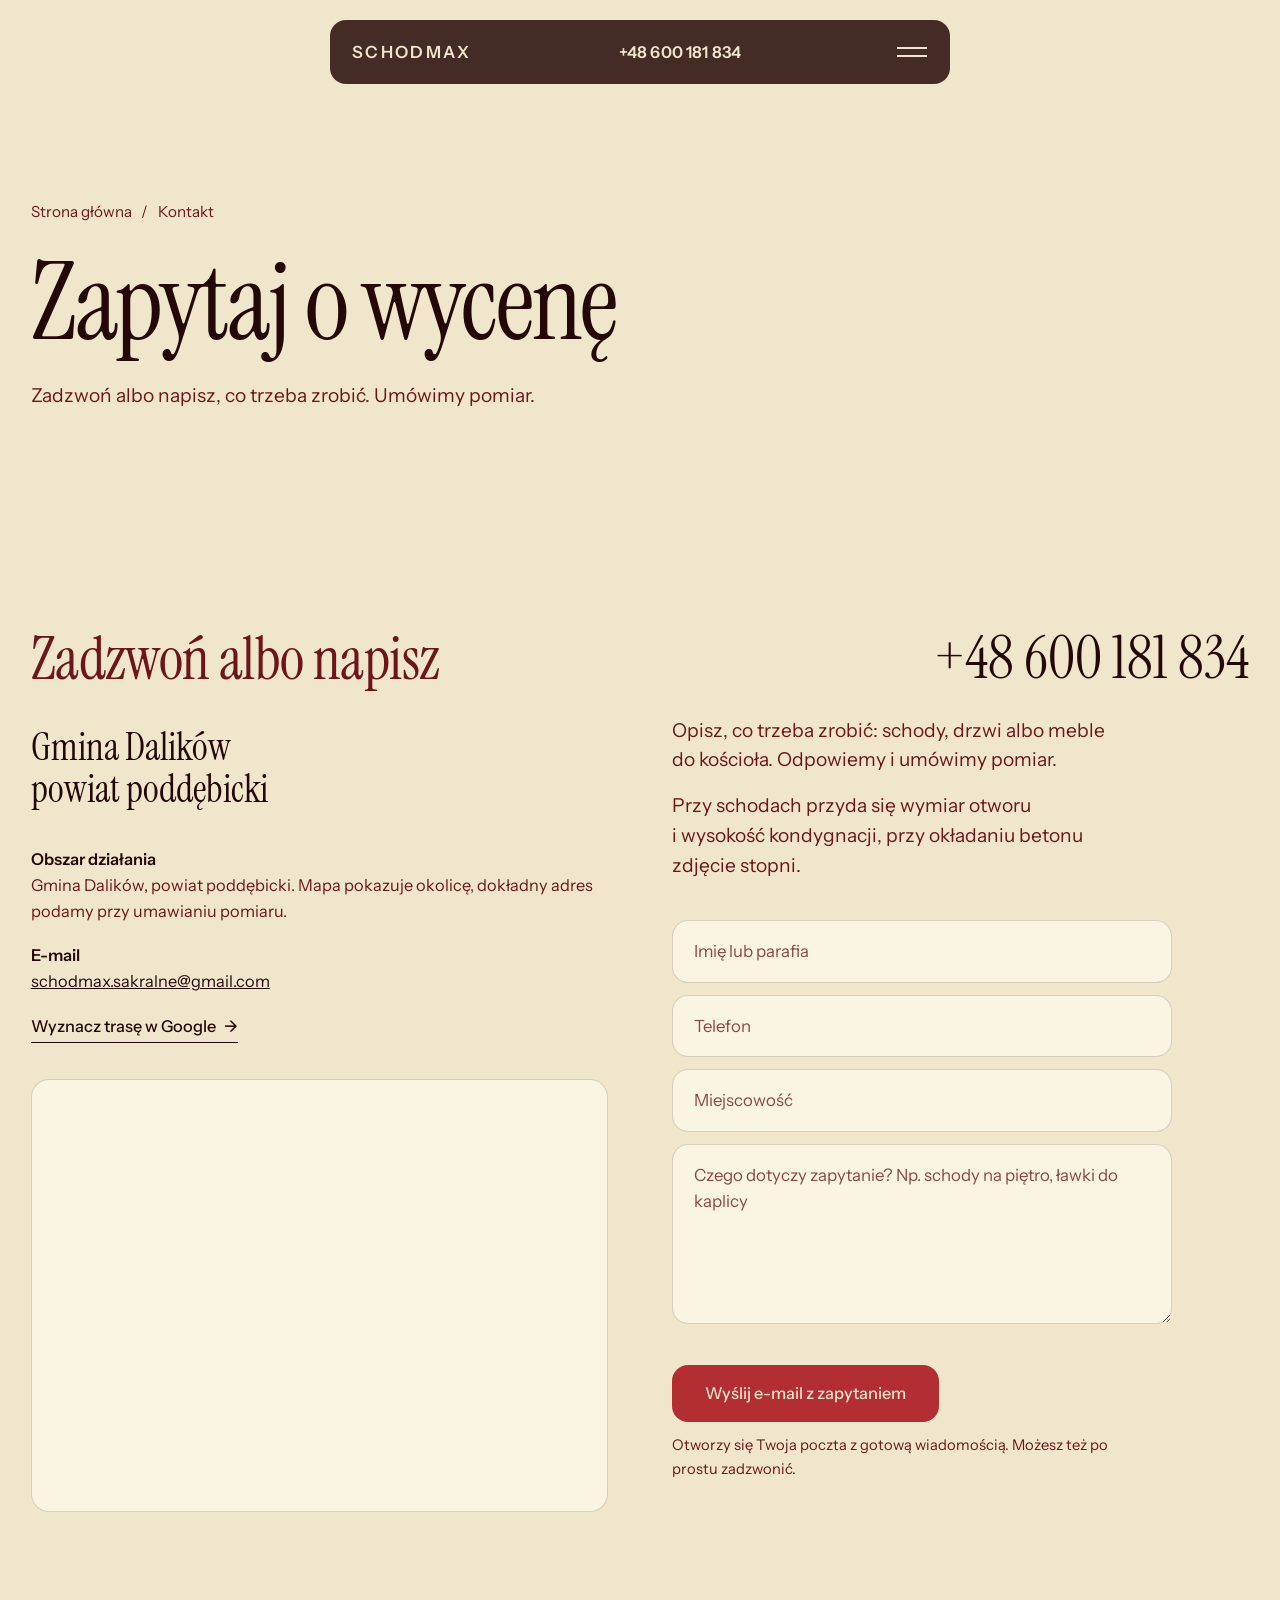
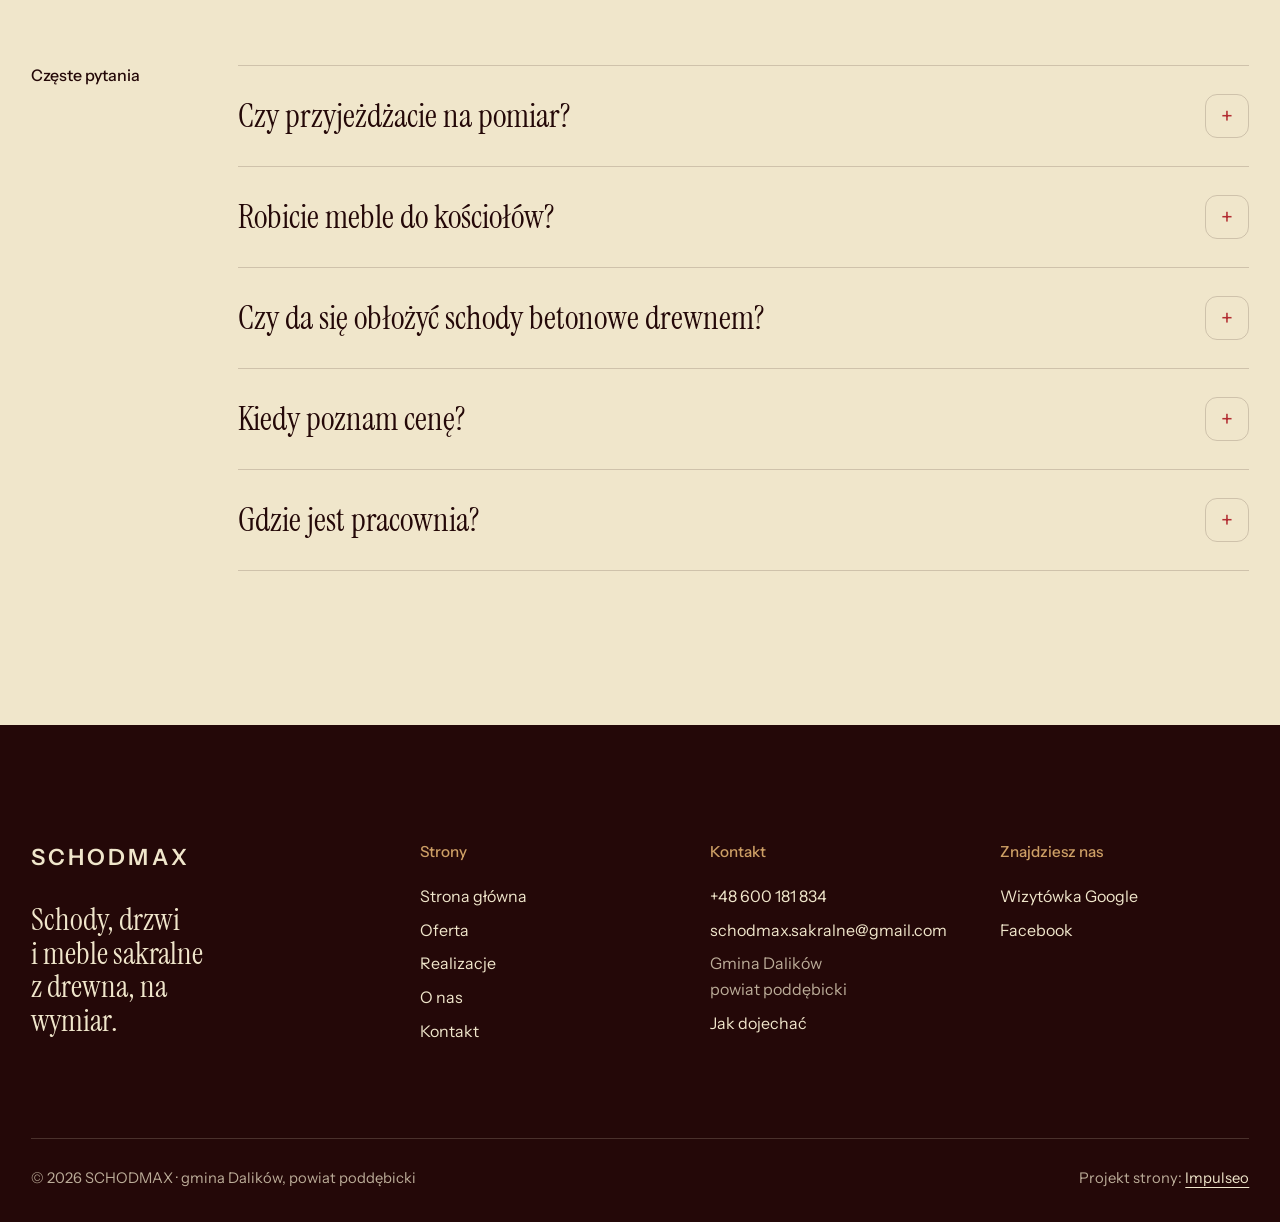
==== commit be59f0b1: "Poprawki po radzie: kadry bez angielskich i rosyjskich napisów, bez obietnic bez danych, obszar zami" ====
--- a/kontakt.html
+++ b/kontakt.html
@@ -24,10 +24,10 @@
 <link rel="preconnect" href="https://fonts.googleapis.com">
 <link rel="preconnect" href="https://fonts.gstatic.com" crossorigin>
 <link href="https://fonts.googleapis.com/css2?family=Instrument+Sans:wght@400..600&family=Instrument+Serif&display=swap" rel="stylesheet">
-<link rel="stylesheet" href="assets/styles.css?v=20261118a">
+<link rel="stylesheet" href="assets/styles.css?v=20261118b">
 <style>@media (max-width:700px){.pill-logo .word{display:inline;font-size:.92rem;letter-spacing:.1em}}</style>
 <script src="assets/lenis.min.js?v=1.1.20" defer></script>
-<script src="assets/main.js?v=20261118a" defer></script>
+<script src="assets/main.js?v=20261118b" defer></script>
 </head>
 <body>
 <a class="skip" href="#tresc">Przejdź do treści</a>
@@ -47,7 +47,7 @@
     </nav>
     <div class="menu-side">
       <div><b>Telefon</b><a href="tel:+48600181834">+48 600 181 834</a></div>
-      <div><b>Pracownia</b>gmina Dalików, powiat poddębicki</div>
+      <div><b>Obszar</b>gmina Dalików, powiat poddębicki</div>
       <div><b>E-mail</b><a href="mailto:schodmax.sakralne@gmail.com">schodmax.sakralne@gmail.com</a></div>
     </div>
   </div>
@@ -66,7 +66,7 @@
       <h2>Zadzwoń albo napisz</h2>
       <p class="big-addr">Gmina Dalików<br>powiat poddębicki</p>
       <div class="contact-meta">
-        <p><b>Pracownia</b>Gmina Dalików, powiat poddębicki</p>
+        <p><b>Obszar działania</b>Gmina Dalików, powiat poddębicki. Mapa pokazuje okolicę, dokładny adres podamy przy umawianiu pomiaru.</p>
         <p><b>E-mail</b><a href="mailto:schodmax.sakralne@gmail.com">schodmax.sakralne@gmail.com</a></p>
         <p><a class="link" href="https://www.google.com/maps/place/SCHODMAX+Schody,+Drzwi,+Meble+Sakralne/@51.953761,19.1343692,15z" target="_blank" rel="noopener">Wyznacz trasę w&nbsp;Google <span aria-hidden="true">→</span></a></p>
       </div>
@@ -94,7 +94,7 @@
       <details><summary>Czy przyjeżdżacie na pomiar?</summary><p>Tak. Każde zlecenie zaczyna się od pomiaru na miejscu.</p></details>
       <details><summary>Robicie meble do kościołów?</summary><p>Tak: ławki, ołtarze, ambony i&nbsp;inne meble do kościołów i&nbsp;kaplic, pod wymiar i&nbsp;charakter wnętrza.</p></details>
       <details><summary>Czy da się obłożyć schody betonowe drewnem?</summary><p>Tak, stopnie razem z&nbsp;podstopnicami. Wymiar bierzemy na miejscu, bo betonowe stopnie rzadko są równe.</p></details>
-      <details><summary>Kiedy poznam cenę?</summary><p>Zanim cokolwiek ruszy. Dostajesz jasną cenę i&nbsp;termin przed rozpoczęciem pracy.</p></details>
+      <details><summary>Kiedy poznam cenę?</summary><p>Cenę i&nbsp;termin ustalamy przed rozpoczęciem pracy.</p></details>
       <details><summary>Gdzie jest pracownia?</summary><p>W&nbsp;gminie Dalików w&nbsp;powiecie poddębickim. Zapytaj o&nbsp;dojazd do Ciebie.</p></details>
     </div>
   </div>
